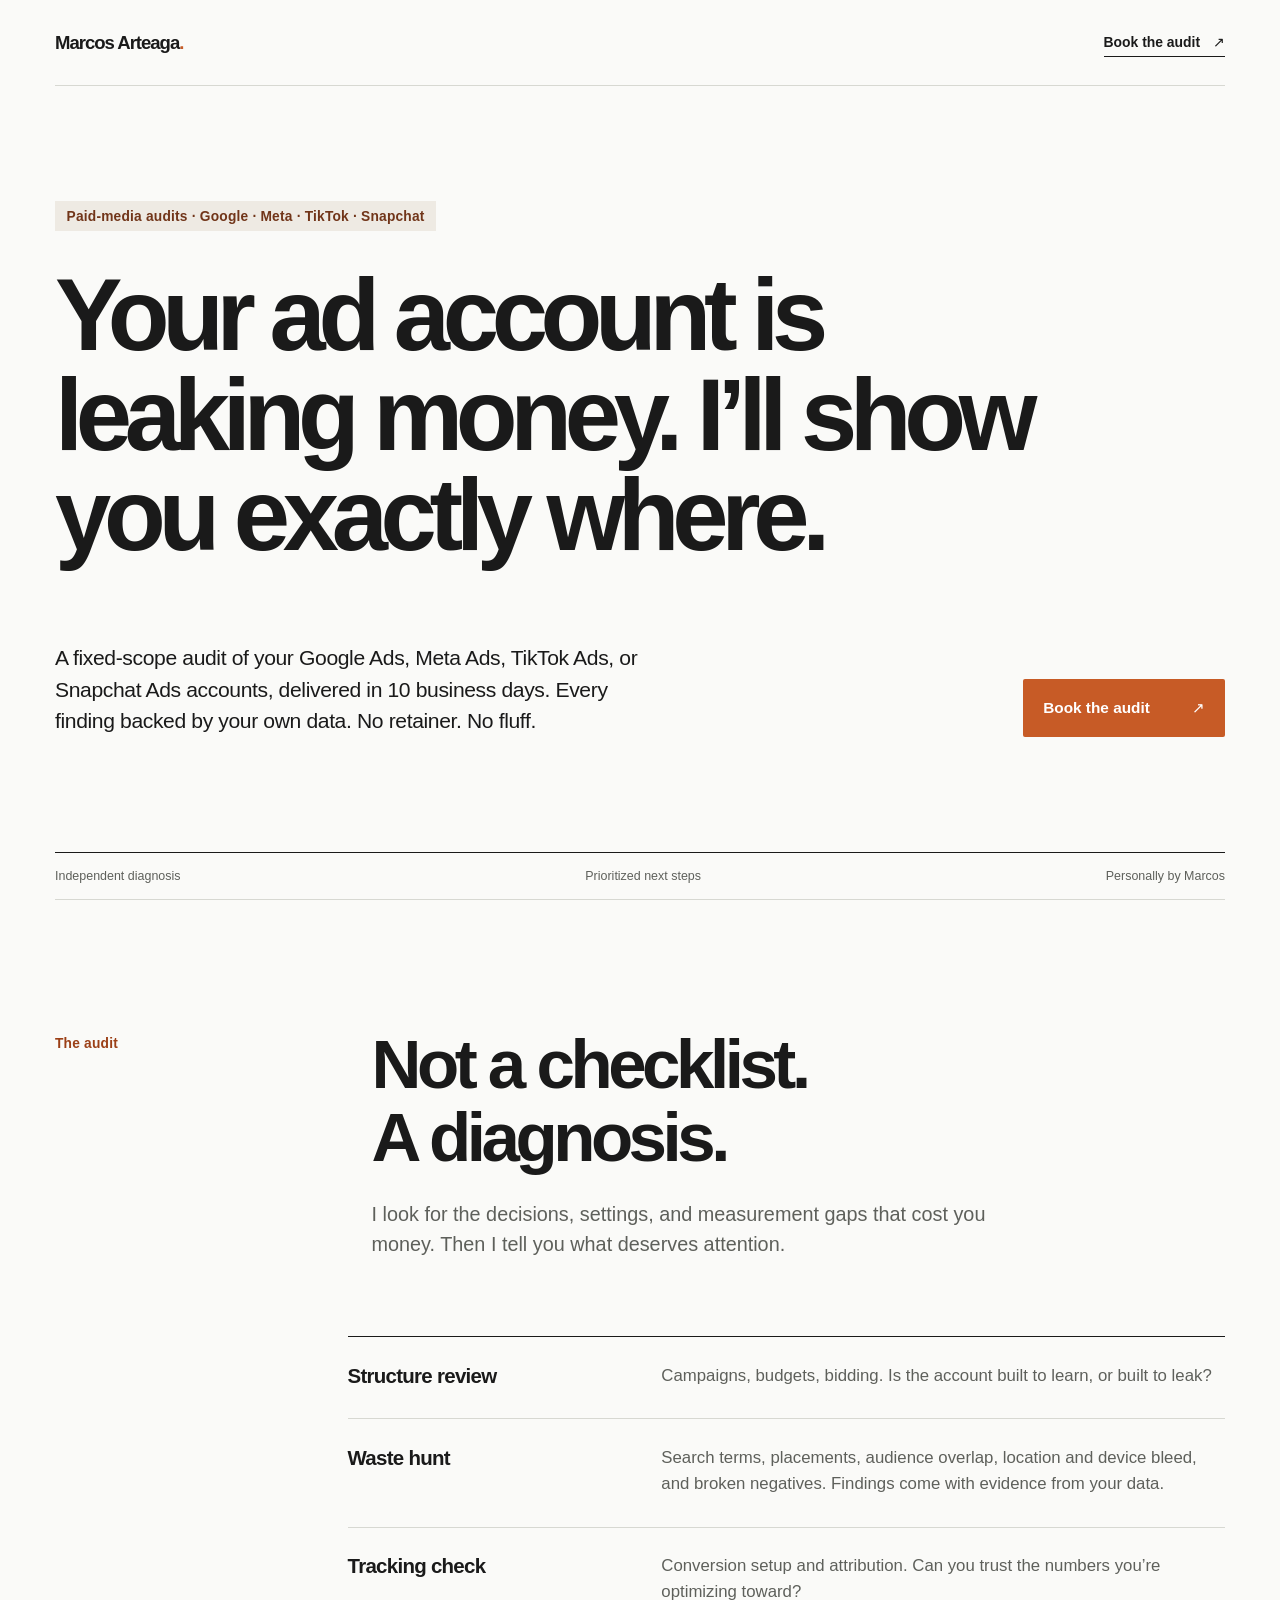
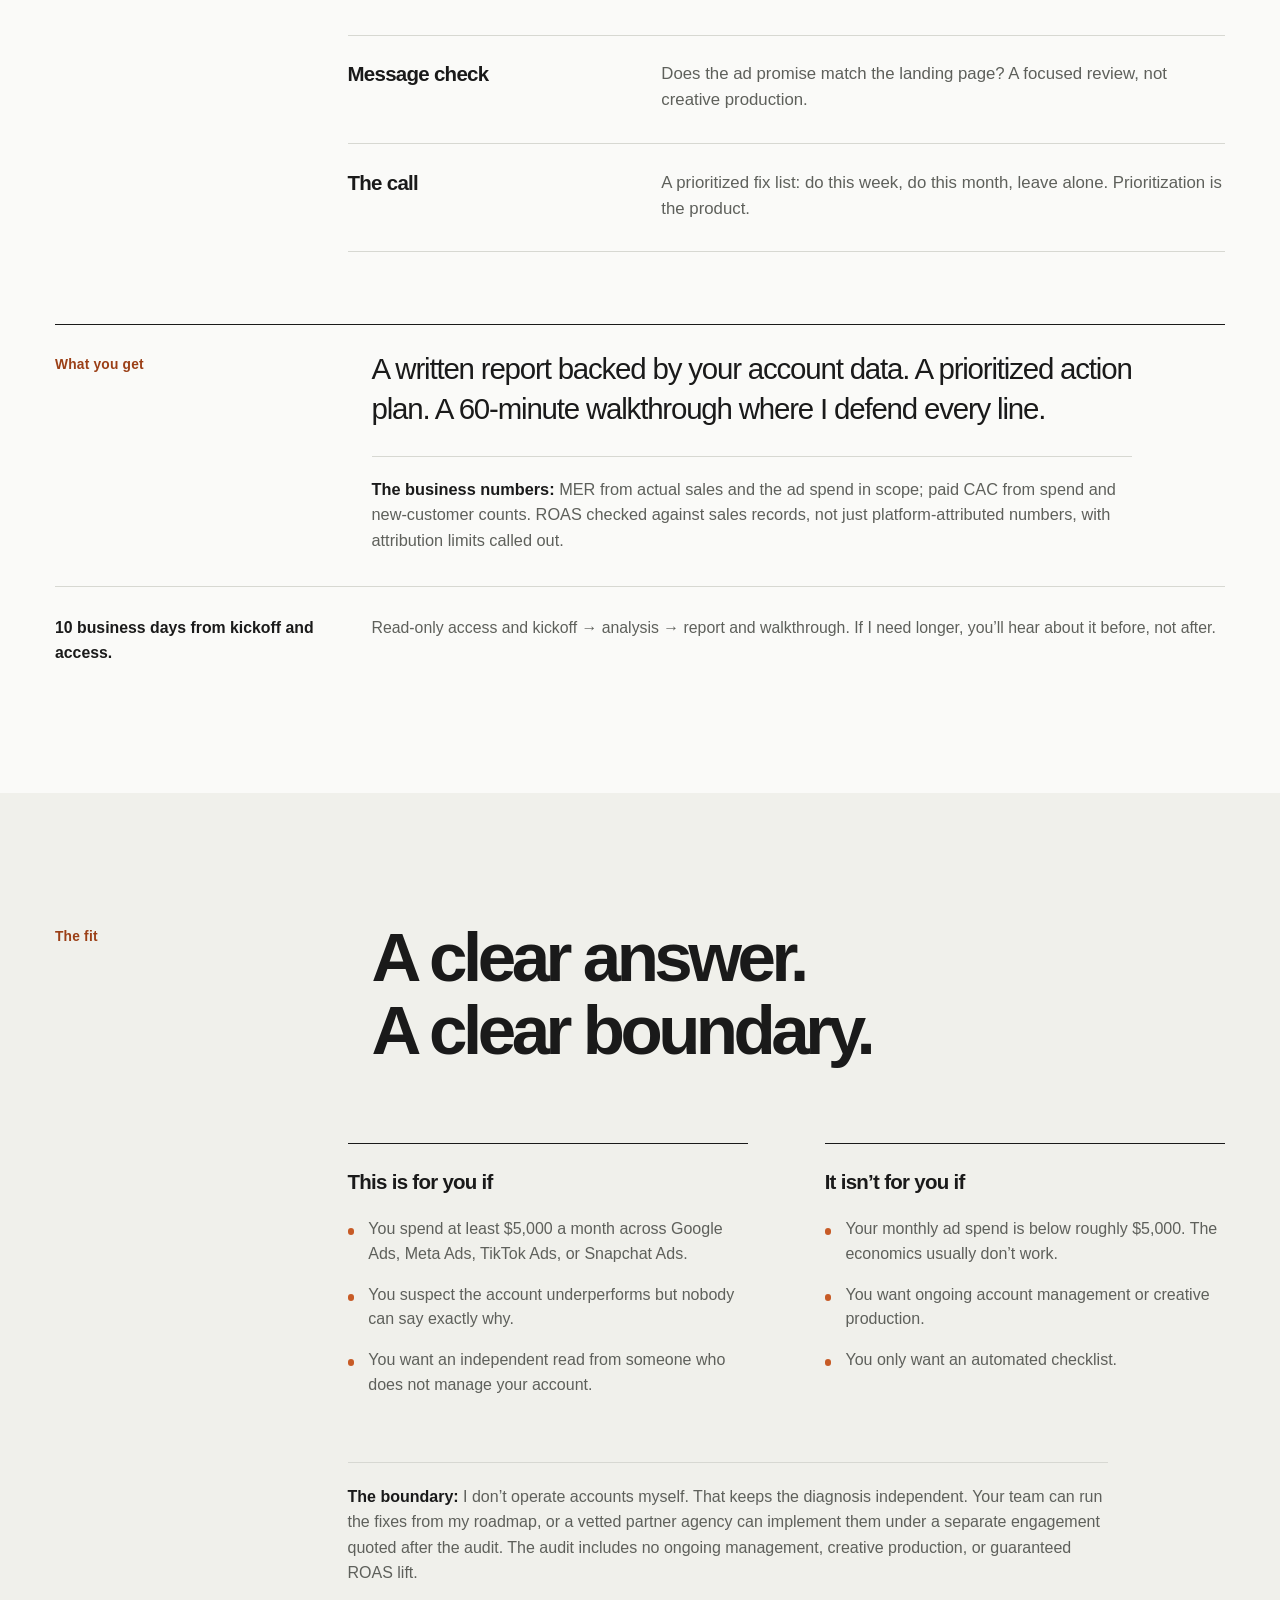
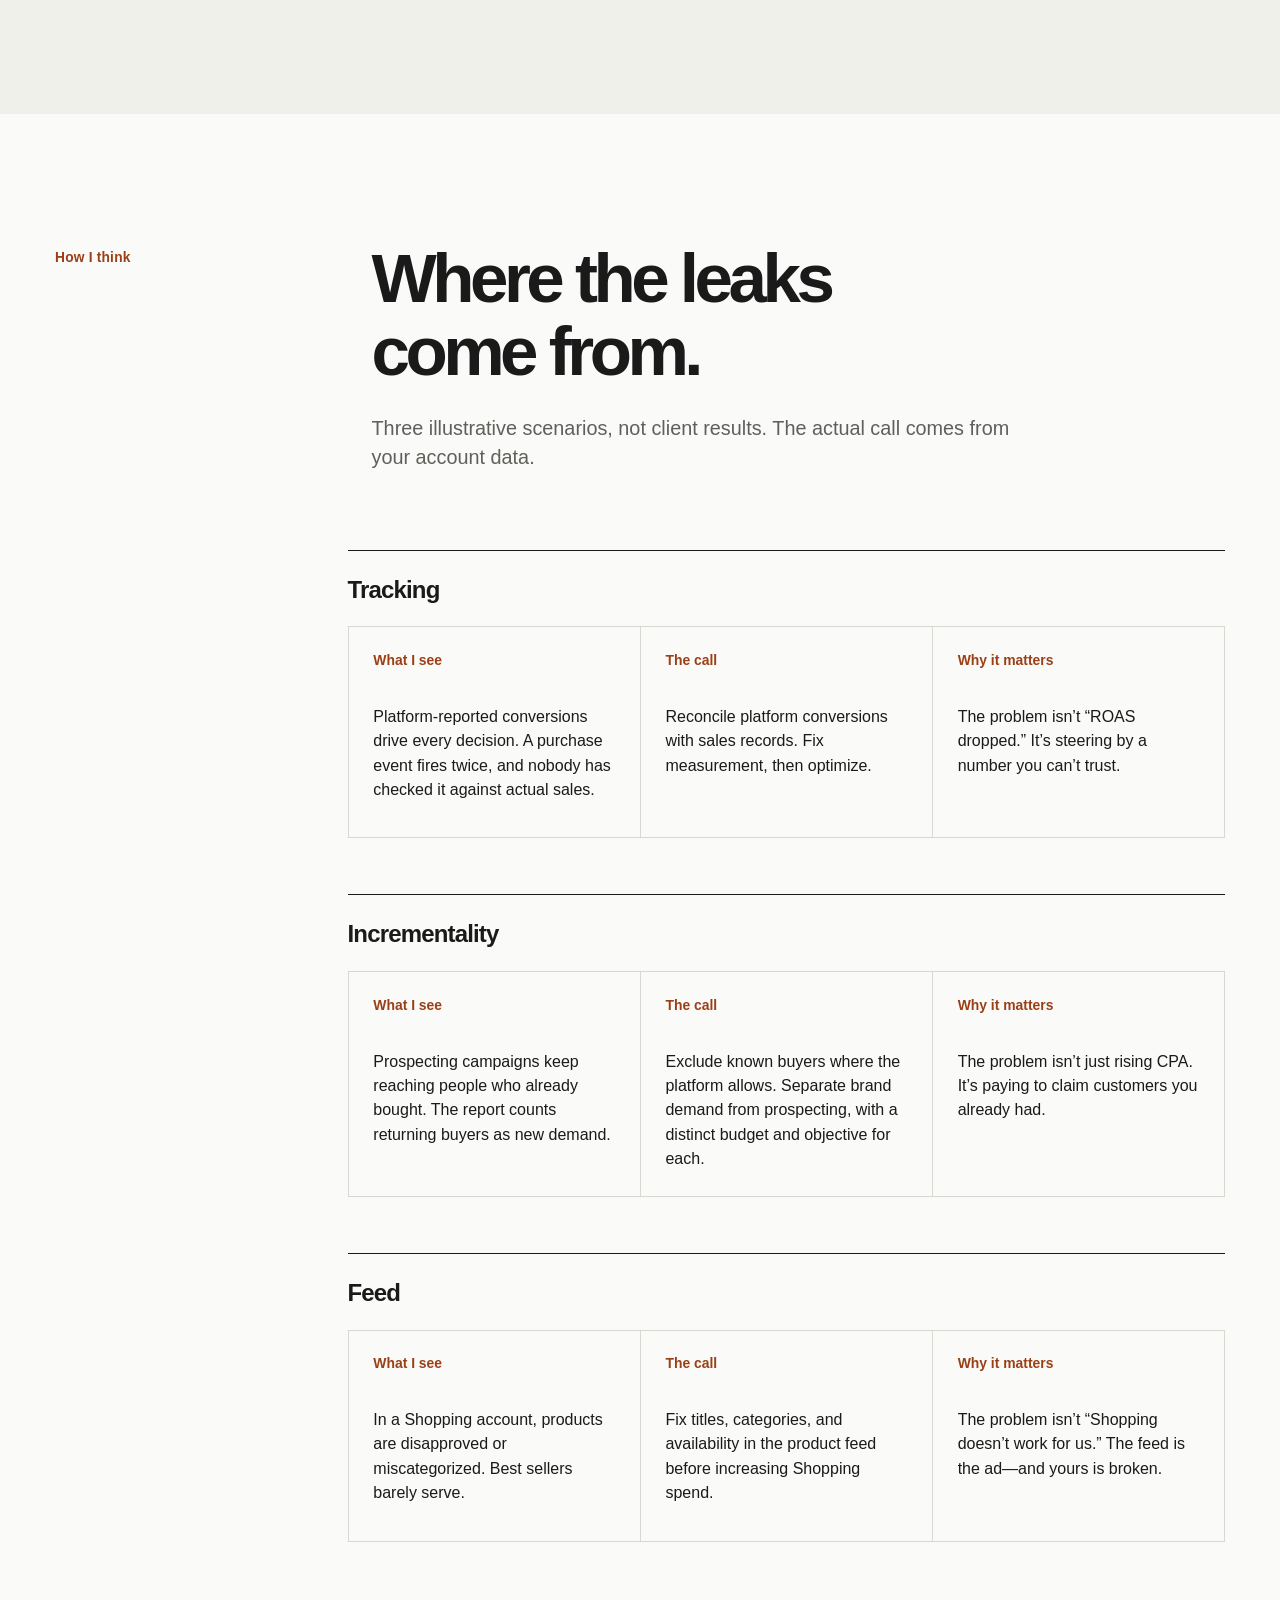
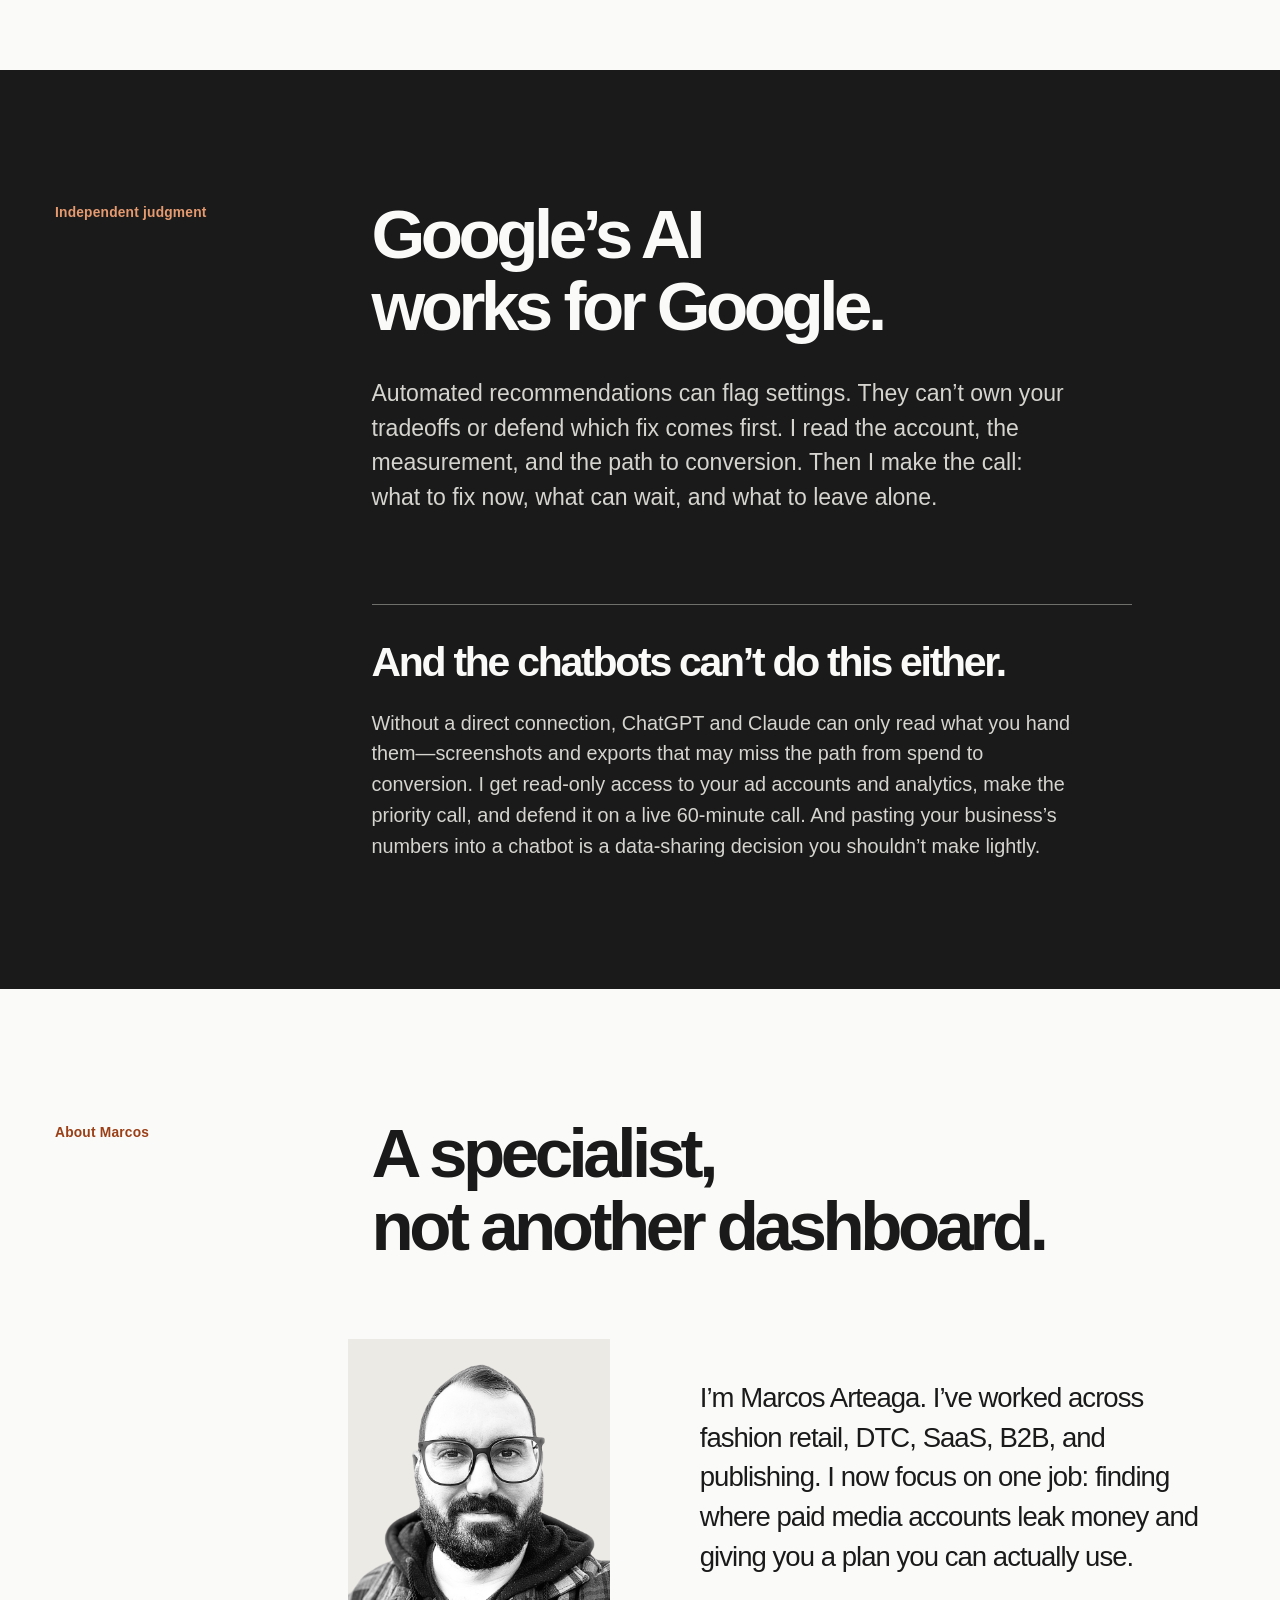
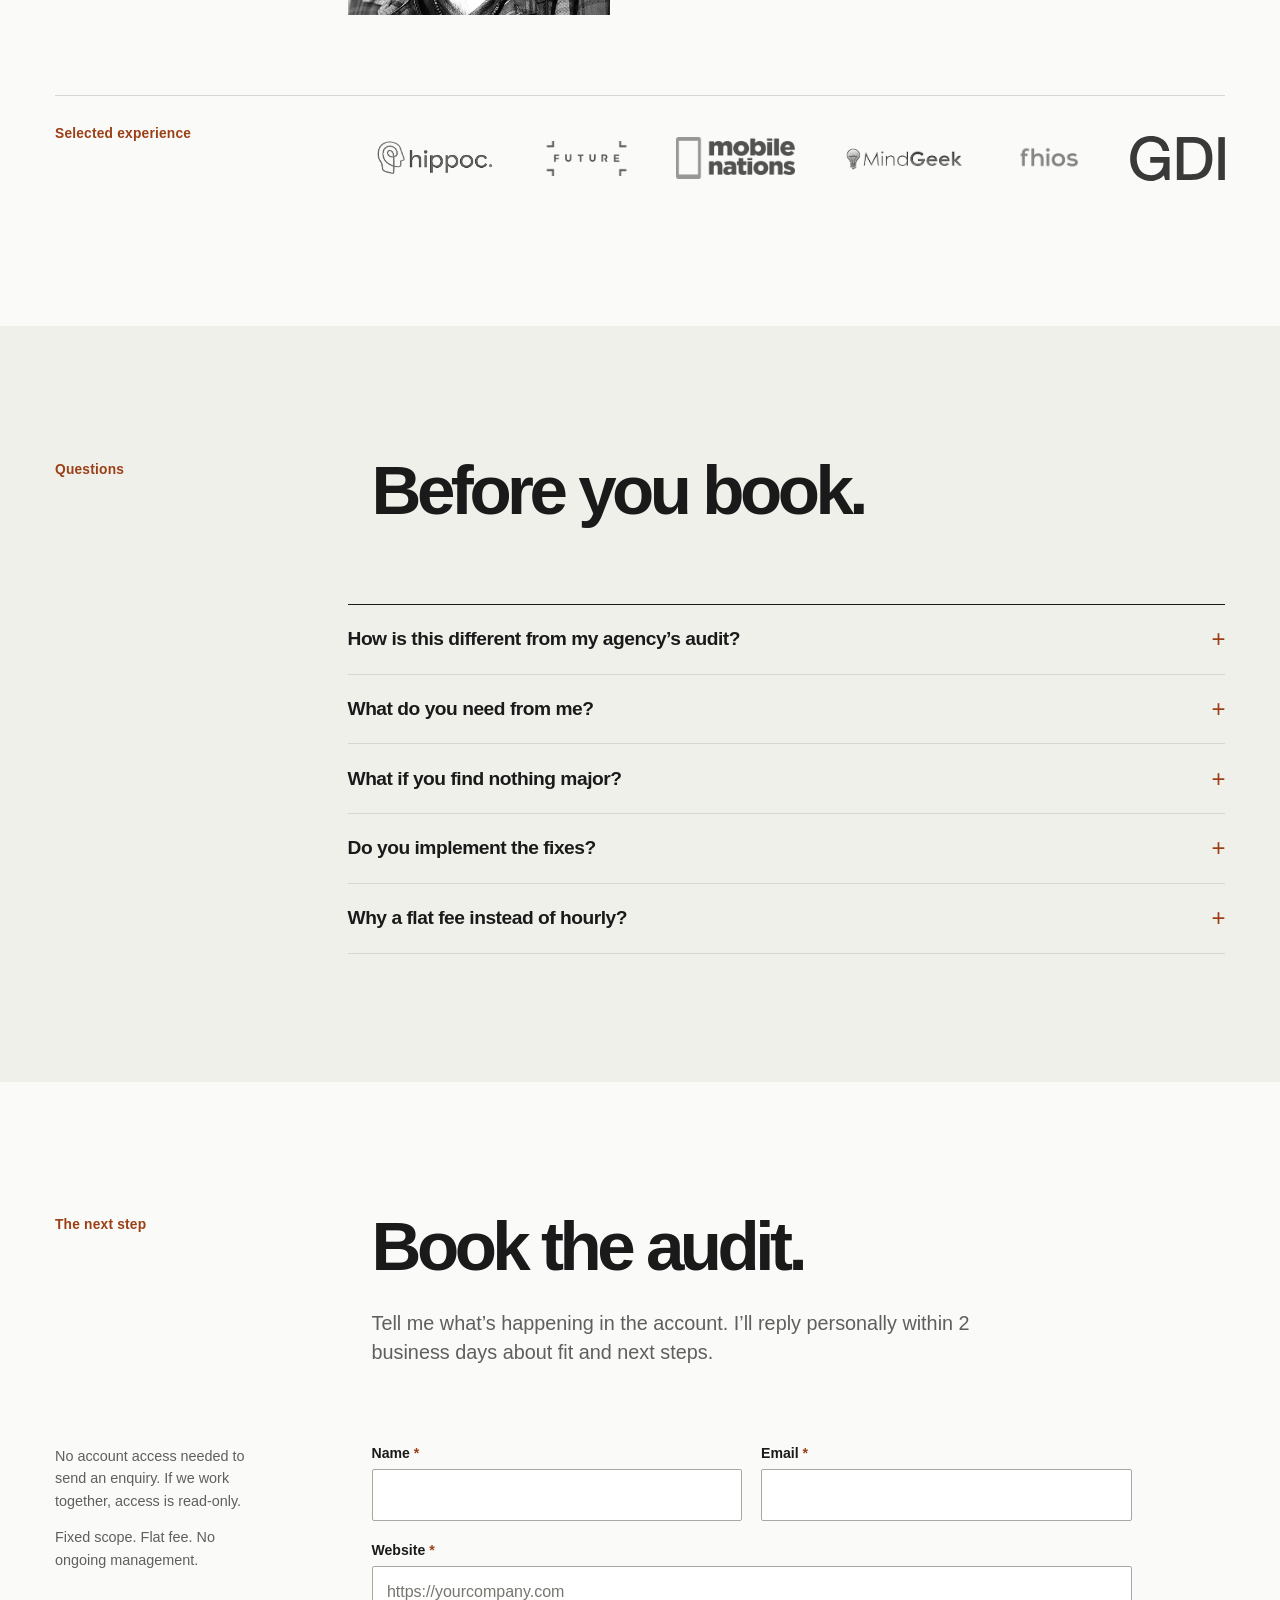
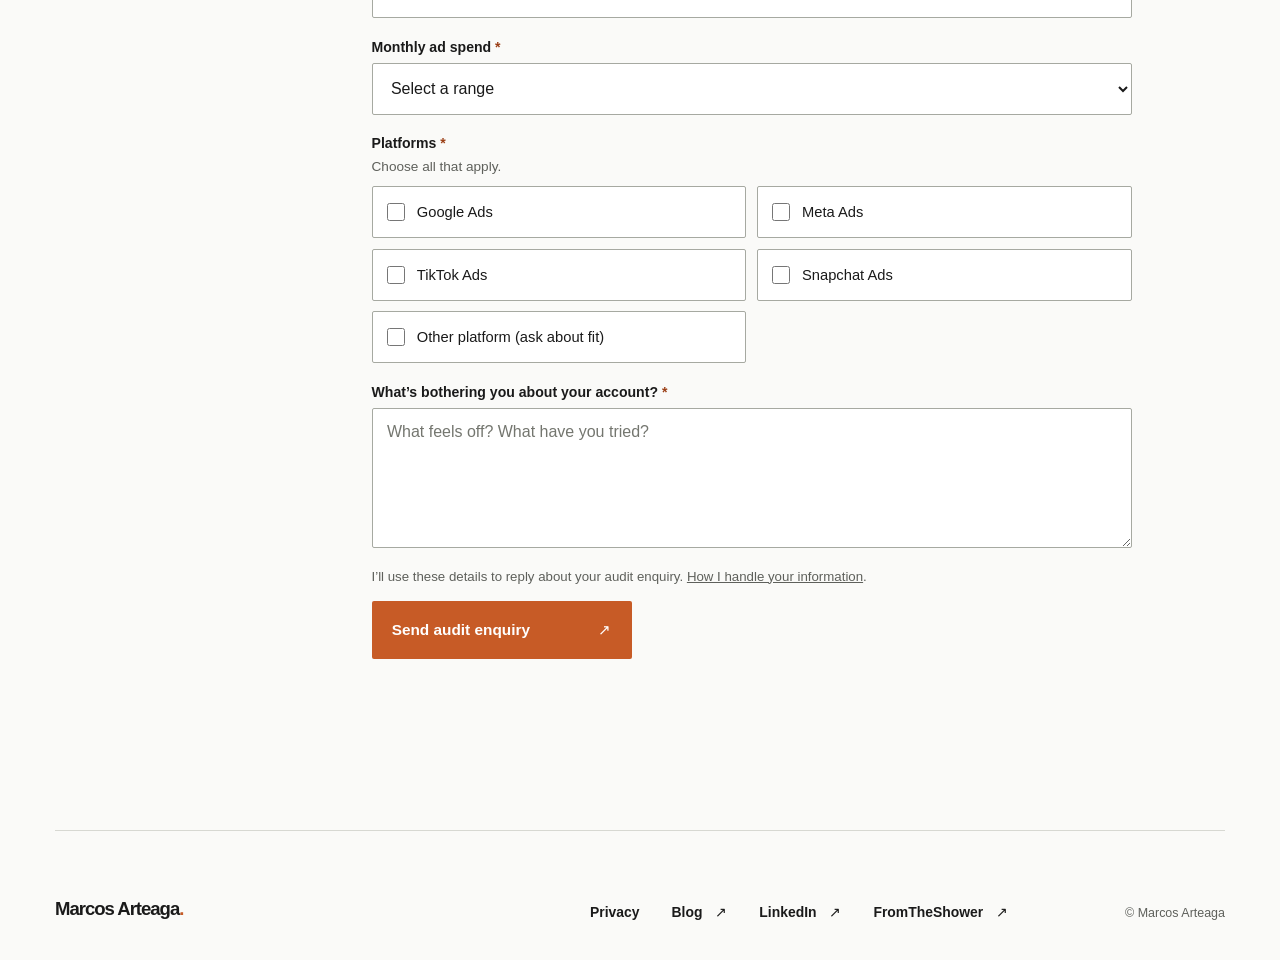
==== index.html @ 6f5e3c57 "Build paid media audit site and Plesk release tooling" ====
<!doctype html>
<html lang="en">
  <head>
    <meta charset="utf-8" />
    <meta name="viewport" content="width=device-width, initial-scale=1" />
    <meta name="theme-color" content="#fafaf8" />
    <meta name="description" content="Independent audits of Google, Meta, TikTok, and Snapchat Ads. Find wasted spend, check tracking, and leave with a prioritized fix plan." />
    <link rel="canonical" href="https://marcosarteaga.com/" />
    <meta property="og:type" content="website" />
    <meta property="og:site_name" content="Marcos Arteaga" />
    <meta property="og:url" content="https://marcosarteaga.com/" />
    <meta property="og:title" content="Marcos Arteaga | Independent Paid Media Audits" />
    <meta property="og:description" content="An independent audit of your ad accounts and measurement. Find wasted spend and get a prioritized fix plan." />
    <meta property="og:image" content="https://marcosarteaga.com/assets/marcos-portrait.png" />
    <meta property="og:image:alt" content="Portrait of Marcos Arteaga" />
    <meta name="twitter:card" content="summary" />
    <title>Marcos Arteaga | Independent Paid Media Audits</title>
    <link rel="icon" type="image/svg+xml" href="assets/favicon.svg" />
    <link rel="stylesheet" href="styles.css" />
    <script defer src="config.js"></script>
    <script defer src="script.js"></script>
    <script type="application/ld+json">
      {
        "@context": "https://schema.org",
        "@graph": [
          {
            "@type": "WebSite",
            "@id": "https://marcosarteaga.com/#website",
            "url": "https://marcosarteaga.com/",
            "name": "Marcos Arteaga",
            "inLanguage": "en"
          },
          {
            "@type": "Person",
            "@id": "https://marcosarteaga.com/#marcos",
            "name": "Marcos Arteaga",
            "url": "https://marcosarteaga.com/",
            "image": "https://marcosarteaga.com/assets/marcos-portrait.png",
            "sameAs": ["https://www.linkedin.com/in/marcosarteaga/"]
          },
          {
            "@type": "Service",
            "@id": "https://marcosarteaga.com/#audit",
            "name": "Paid media account audit",
            "serviceType": "Paid media account audit",
            "description": "Independent, fixed-scope audits of Google Ads, Meta Ads, TikTok Ads, and Snapchat Ads with a written report, prioritized action plan, and live walkthrough.",
            "provider": { "@id": "https://marcosarteaga.com/#marcos" },
            "url": "https://marcosarteaga.com/#offer"
          }
        ]
      }
    </script>
  </head>
  <body>
    <a class="skip-link" href="#main">Skip to content</a>

    <header class="site-header wrap">
      <a class="wordmark" href="#top" aria-label="Marcos Arteaga, back to top">Marcos Arteaga<span class="wordmark-dot">.</span></a>
      <a class="header-link" href="#booking">Book the audit <span aria-hidden="true">↗</span></a>
    </header>

    <main id="main">
      <section class="hero wrap" id="top" aria-labelledby="hero-title">
        <p class="eyebrow">Paid-media audits · Google · Meta · TikTok · Snapchat</p>
        <h1 id="hero-title">Your ad account is leaking money. I’ll show you exactly where.</h1>
        <div class="hero-bottom">
          <p class="hero-intro">A fixed-scope audit of your Google Ads, Meta Ads, TikTok Ads, or Snapchat Ads accounts, delivered in 10 business days. Every finding backed by your own data. No retainer. No fluff.</p>
          <a class="button button-primary" href="#booking">Book the audit <span aria-hidden="true">↗</span></a>
        </div>
        <div class="hero-footer" aria-hidden="true"><span>Independent diagnosis</span><span>Prioritized next steps</span><span>Personally by Marcos</span></div>
      </section>

      <section class="section wrap" id="offer" aria-labelledby="offer-title">
        <div class="section-heading">
          <p class="section-kicker">The audit</p>
          <div><h2 id="offer-title">Not a checklist.<br />A diagnosis.</h2><p class="section-lede">I look for the decisions, settings, and measurement gaps that cost you money. Then I tell you what deserves attention.</p></div>
        </div>
        <div class="audit-list">
          <article class="audit-item"><h3>Structure review</h3><p>Campaigns, budgets, bidding. Is the account built to learn, or built to leak?</p></article>
          <article class="audit-item"><h3>Waste hunt</h3><p>Search terms, placements, audience overlap, location and device bleed, and broken negatives. Findings come with evidence from your data.</p></article>
          <article class="audit-item"><h3>Tracking check</h3><p>Conversion setup and attribution. Can you trust the numbers you’re optimizing toward?</p></article>
          <article class="audit-item"><h3>Message check</h3><p>Does the ad promise match the landing page? A focused review, not creative production.</p></article>
          <article class="audit-item"><h3>The call</h3><p>A prioritized fix list: do this week, do this month, leave alone. Prioritization is the product.</p></article>
        </div>
        <div class="deliverables">
          <p class="section-kicker">What you get</p>
          <div class="deliverables-content"><p>A written report backed by your account data. A prioritized action plan. A 60-minute walkthrough where I defend every line.</p><p class="metrics-line"><strong>The business numbers:</strong> MER from actual sales and the ad spend in scope; paid CAC from spend and new-customer counts. ROAS checked against sales records, not just platform-attributed numbers, with attribution limits called out.</p></div>
        </div>
        <div class="process-line"><strong>10 business days from kickoff and access.</strong><span>Read-only access and kickoff → analysis → report and walkthrough. If I need longer, you’ll hear about it before, not after.</span></div>
      </section>

      <section class="section soft-section" id="fit" aria-labelledby="fit-title">
        <div class="wrap">
          <div class="section-heading"><p class="section-kicker">The fit</p><div><h2 id="fit-title">A clear answer.<br />A clear boundary.</h2></div></div>
          <div class="fit-grid">
            <div class="fit-block"><h3>This is for you if</h3><ul><li>You spend at least $5,000 a month across Google Ads, Meta Ads, TikTok Ads, or Snapchat Ads.</li><li>You suspect the account underperforms but nobody can say exactly why.</li><li>You want an independent read from someone who does not manage your account.</li></ul></div>
            <div class="fit-block"><h3>It isn’t for you if</h3><ul><li>Your monthly ad spend is below roughly $5,000. The economics usually don’t work.</li><li>You want ongoing account management or creative production.</li><li>You only want an automated checklist.</li></ul></div>
          </div>
          <p class="boundary-note"><strong>The boundary:</strong> I don’t operate accounts myself. That keeps the diagnosis independent. Your team can run the fixes from my roadmap, or a vetted partner agency can implement them under a separate engagement quoted after the audit. The audit includes no ongoing management, creative production, or guaranteed ROAS lift.</p>
        </div>
      </section>

      <section class="section wrap" id="example" aria-labelledby="example-title">
        <div class="section-heading"><p class="section-kicker">How I think</p><div><h2 id="example-title">Where the leaks come from.</h2><p class="section-lede">Three illustrative scenarios, not client results. The actual call comes from your account data.</p></div></div>
        <div class="example-list">
          <article class="example-case" aria-labelledby="example-tracking">
            <h3 id="example-tracking">Tracking</h3>
            <div class="example-grid">
              <div class="example-step"><span class="example-label">What I see</span><p>Platform-reported conversions drive every decision. A purchase event fires twice, and nobody has checked it against actual sales.</p></div>
              <div class="example-step"><span class="example-label">The call</span><p>Reconcile platform conversions with sales records. Fix measurement, then optimize.</p></div>
              <div class="example-step"><span class="example-label">Why it matters</span><p>The problem isn’t “ROAS dropped.” It’s steering by a number you can’t trust.</p></div>
            </div>
          </article>
          <article class="example-case" aria-labelledby="example-incrementality">
            <h3 id="example-incrementality">Incrementality</h3>
            <div class="example-grid">
              <div class="example-step"><span class="example-label">What I see</span><p>Prospecting campaigns keep reaching people who already bought. The report counts returning buyers as new demand.</p></div>
              <div class="example-step"><span class="example-label">The call</span><p>Exclude known buyers where the platform allows. Separate brand demand from prospecting, with a distinct budget and objective for each.</p></div>
              <div class="example-step"><span class="example-label">Why it matters</span><p>The problem isn’t just rising CPA. It’s paying to claim customers you already had.</p></div>
            </div>
          </article>
          <article class="example-case" aria-labelledby="example-feed">
            <h3 id="example-feed">Feed</h3>
            <div class="example-grid">
              <div class="example-step"><span class="example-label">What I see</span><p>In a Shopping account, products are disapproved or miscategorized. Best sellers barely serve.</p></div>
              <div class="example-step"><span class="example-label">The call</span><p>Fix titles, categories, and availability in the product feed before increasing Shopping spend.</p></div>
              <div class="example-step"><span class="example-label">Why it matters</span><p>The problem isn’t “Shopping doesn’t work for us.” The feed is the ad—and yours is broken.</p></div>
            </div>
          </article>
        </div>
      </section>

      <section class="section statement-section" id="judgment" aria-labelledby="judgment-title">
        <div class="wrap statement-inner"><p class="section-kicker">Independent judgment</p><div><h2 id="judgment-title">Google’s AI works for Google.</h2><p>Automated recommendations can flag settings. They can’t own your tradeoffs or defend which fix comes first. I read the account, the measurement, and the path to conversion. Then I make the call: what to fix now, what can wait, and what to leave alone.</p><div class="ai-second-beat"><h3>And the chatbots can’t do this either.</h3><p>Without a direct connection, ChatGPT and Claude can only read what you hand them—screenshots and exports that may miss the path from spend to conversion. I get read-only access to your ad accounts and analytics, make the priority call, and defend it on a live 60-minute call. And pasting your business’s numbers into a chatbot is a data-sharing decision you shouldn’t make lightly.</p></div></div></div>
      </section>

      <section class="section wrap about-section" id="about" aria-labelledby="about-title">
        <div class="section-heading"><p class="section-kicker">About Marcos</p><div><h2 id="about-title">A specialist,<br />not another dashboard.</h2></div></div>
        <div class="about-grid">
          <div class="portrait-frame"><img src="assets/marcos-portrait.png" alt="Black-and-white portrait of Marcos Arteaga" width="400" height="400" loading="lazy" /></div>
          <div class="about-copy"><p>I’m Marcos Arteaga. I’ve worked across fashion retail, DTC, SaaS, B2B, and publishing. I now focus on one job: finding where paid media accounts leak money and giving you a plan you can actually use.</p></div>
        </div>
        <div class="logo-area"><p class="section-kicker">Selected experience</p><div class="logo-strip" aria-label="Organizations represented in Marcos's experience"><img src="assets/hippoc.png" alt="Hippoc" width="200" height="60" loading="lazy" /><img src="assets/future.png" alt="Future" width="100" height="42" loading="lazy" /><img src="assets/mobile-nations.png" alt="Mobile Nations" width="300" height="106" loading="lazy" /><img src="assets/mindgeek.png" alt="MindGeek" width="148" height="33" loading="lazy" /><img src="assets/fhios.png" alt="Fhios" width="300" height="212" loading="lazy" /><img src="assets/groupe-dynamite.svg" alt="Groupe Dynamite" width="107" height="51" loading="lazy" /></div></div>
      </section>

      <section class="section soft-section faq-section" id="faq" aria-labelledby="faq-title"><div class="wrap"><div class="section-heading"><p class="section-kicker">Questions</p><div><h2 id="faq-title">Before you book.</h2></div></div><div class="faq-list">
        <details><summary>How is this different from my agency’s audit?</summary><p>Your agency has to evaluate work it already owns. I don’t run your account, so I have nothing to defend. You get an independent diagnosis.</p></details>
        <details><summary>What do you need from me?</summary><p>Read-only access to your ad accounts, analytics, and sales data (Shopify or equivalent). Nothing gets changed. We start with a 20-minute kickoff call.</p></details>
        <details><summary>What if you find nothing major?</summary><p>Then I’ll say so. You’ll see what I checked, what held up, and what I’d leave alone. I won’t invent a problem to fill a report.</p></details>
        <details><summary>Do you implement the fixes?</summary><p>Yes, through a vetted partner agency. They can implement from my audit roadmap under a separate engagement, quoted after the audit. Your team can also run the plan. I stay out of the account so the diagnosis stays independent.</p></details>
        <details><summary>Why a flat fee instead of hourly?</summary><p>Because you’re buying the answer, not my time. The scope and fee are agreed privately before the audit begins.</p></details>
      </div></div></section>

      <section class="section wrap booking-section" id="booking" aria-labelledby="booking-title">
        <div class="section-heading"><p class="section-kicker">The next step</p><div><h2 id="booking-title">Book the audit.</h2><p class="section-lede">Tell me what’s happening in the account. I’ll reply personally within 2 business days about fit and next steps.</p></div></div>
        <div class="booking-grid"><div class="booking-aside"><p>No account access needed to send an enquiry. If we work together, access is read-only.</p><p>Fixed scope. Flat fee. No ongoing management.</p></div>
          <form id="booking-form" novalidate>
            <div class="form-row"><div class="field"><label for="name">Name <span aria-hidden="true">*</span></label><input id="name" name="name" autocomplete="name" required maxlength="120" /></div><div class="field"><label for="email">Email <span aria-hidden="true">*</span></label><input id="email" name="email" type="email" autocomplete="email" required maxlength="254" /></div></div>
            <div class="field"><label for="website">Website <span aria-hidden="true">*</span></label><input id="website" name="website" type="url" inputmode="url" placeholder="https://yourcompany.com" required maxlength="500" /></div>
            <div class="field"><label for="spend">Monthly ad spend <span aria-hidden="true">*</span></label><select id="spend" name="monthlyAdSpend" required><option value="">Select a range</option><option value="under-5k">Under $5,000/month</option><option value="5k-15k">$5,000–$15,000/month</option><option value="15k-50k">$15,000–$50,000/month</option><option value="50k-plus">$50,000+/month</option></select></div>
            <fieldset class="platforms-field"><legend>Platforms <span aria-hidden="true">*</span></legend><p class="field-help">Choose all that apply.</p><div class="checkbox-grid">
              <label><input type="checkbox" name="platforms" value="google" /> Google Ads</label>
              <label><input type="checkbox" name="platforms" value="meta" /> Meta Ads</label>
              <label><input type="checkbox" name="platforms" value="tiktok" /> TikTok Ads</label>
              <label><input type="checkbox" name="platforms" value="snapchat" /> Snapchat Ads</label>
              <label><input id="platform-other" type="checkbox" name="platforms" value="other" /> Other platform (ask about fit)</label>
            </div></fieldset>
            <div class="field" id="other-platform-field" hidden><label for="other-platform">Which other platform? <span aria-hidden="true">*</span></label><input id="other-platform" name="otherPlatform" maxlength="160" /></div>
            <p class="spend-note" id="spend-note" hidden>The audit is designed for accounts spending at least $5,000 a month. You can still send a note; I’ll give you an honest answer about fit.</p>
            <div class="field"><label for="concern">What’s bothering you about your account? <span aria-hidden="true">*</span></label><textarea id="concern" name="concern" rows="5" required maxlength="3000" placeholder="What feels off? What have you tried?"></textarea></div>
            <div class="visually-hidden" aria-hidden="true"><label for="company-fax">Leave this field blank</label><input id="company-fax" name="companyFax" tabindex="-1" autocomplete="off" /></div>
            <p class="form-small">I’ll use these details to reply about your audit enquiry. <a href="privacy/">How I handle your information</a>.</p>
            <button class="button button-primary submit-button" type="submit">Send audit enquiry <span aria-hidden="true">↗</span></button>
            <p id="form-status" class="form-status" role="status" aria-live="polite"></p>
          </form>
          <div id="booking-success" class="booking-success" role="status" tabindex="-1" hidden>
            <p class="section-kicker">Enquiry sent</p>
            <h3>Thanks for reaching out.</h3>
            <p>I’ll reply personally within 2 business days about fit and next steps.</p>
          </div>
        </div>
      </section>

    </main>

    <footer class="site-footer wrap"><a class="wordmark" href="#top">Marcos Arteaga<span class="wordmark-dot">.</span></a><div class="footer-links"><a href="privacy/">Privacy</a><a href="https://marcosarteaga.com/blog/">Blog <span aria-hidden="true">↗</span></a><a href="https://www.linkedin.com/in/marcosarteaga/" target="_blank" rel="noopener noreferrer">LinkedIn <span aria-hidden="true">↗</span></a><a href="https://fromtheshower.com/" target="_blank" rel="noopener noreferrer">FromTheShower <span aria-hidden="true">↗</span></a></div><small>© Marcos Arteaga</small></footer>

    <a id="mobile-booking" class="mobile-booking" href="#booking" hidden>Book the audit <span aria-hidden="true">↗</span></a>
  </body>
</html>
---- styles.css ----
:root {
  color-scheme: light;
  --paper: #fafaf8;
  --ink: #1a1a1a;
  --muted: #5e605b;
  --line: #d7d8d2;
  --soft: #f0f0eb;
  --accent: #c75b26;
  --accent-dark: #9b3f16;
  font-family: Inter, "Helvetica Neue", Helvetica, Arial, sans-serif;
  font-synthesis: none;
}

* { box-sizing: border-box; }
html { scroll-behavior: smooth; scroll-padding-top: 6rem; }
body { margin: 0; background: var(--paper); color: var(--ink); -webkit-font-smoothing: antialiased; }
button, input, select, textarea { font: inherit; }
button, a { -webkit-tap-highlight-color: transparent; }
a { color: inherit; }
img { display: block; max-width: 100%; }
[hidden] { display: none !important; }
:focus-visible { outline: 3px solid var(--accent); outline-offset: 4px; }
::selection { background: #edb999; color: var(--ink); }

.wrap { width: min(100% - 3rem, 1170px); margin-inline: auto; }
.visually-hidden { position: absolute; width: 1px; height: 1px; padding: 0; margin: -1px; overflow: hidden; clip: rect(0, 0, 0, 0); white-space: nowrap; border: 0; }
.skip-link { position: absolute; top: -4rem; left: 1rem; z-index: 50; padding: .75rem 1rem; background: var(--ink); color: #fff; text-decoration: none; }
.skip-link:focus { top: 1rem; }

.site-header { display: flex; align-items: center; justify-content: space-between; min-height: 86px; border-bottom: 1px solid var(--line); }
.wordmark { text-decoration: none; font-size: 1.16rem; font-weight: 750; letter-spacing: -.055em; white-space: nowrap; }
.wordmark-dot { color: var(--accent); }
.header-link { font-size: .87rem; font-weight: 650; text-decoration: none; border-bottom: 1px solid currentColor; padding-block: .35rem; }
.header-link span, .button span, .footer-links span { margin-left: .65em; }
.header-link:hover, .footer-links a:hover { color: var(--accent-dark); }

.hero { padding-top: clamp(4.5rem, 9vw, 9rem); }
.eyebrow, .section-kicker { font-size: .86rem; font-weight: 650; letter-spacing: .015em; }
.eyebrow { display: inline-block; margin: 0 0 2.1rem; padding: .47rem .72rem; background: #eeeae3; color: #713519; }
.hero h1 { max-width: 1050px; margin: 0; font-size: clamp(3.25rem, 7.9vw, 7.5rem); line-height: .99; font-weight: 740; letter-spacing: -.072em; text-wrap: balance; }
.hero-bottom { display: flex; align-items: end; justify-content: space-between; gap: 3rem; margin-top: clamp(3rem, 6vw, 5.5rem); }
.hero-intro { max-width: 610px; margin: 0; font-size: clamp(1.18rem, 1.65vw, 1.48rem); line-height: 1.5; letter-spacing: -.018em; }
.button { display: inline-flex; align-items: center; justify-content: space-between; gap: 2rem; min-height: 58px; padding: .85rem 1.2rem; border: 1px solid transparent; border-radius: 2px; text-decoration: none; font-size: .96rem; font-weight: 700; cursor: pointer; white-space: nowrap; transition: background-color .18s ease, color .18s ease, border-color .18s ease; }
.button-primary { background: var(--accent); color: white; }
.button-primary:hover { background: var(--accent-dark); }
.button-primary:disabled { background: #a8a8a4; cursor: wait; }
.hero-footer { display: flex; justify-content: space-between; gap: 1rem; margin-top: clamp(5rem, 9vw, 9rem); padding: 1rem 0; border-top: 1px solid var(--ink); border-bottom: 1px solid var(--line); color: var(--muted); font-size: .78rem; }

.section { padding-block: clamp(5.5rem, 10vw, 9rem); }
.section-heading { display: grid; grid-template-columns: minmax(170px, 1fr) minmax(0, 3fr); gap: 2rem; align-items: start; margin-bottom: clamp(3rem, 6vw, 5.5rem); }
.section-kicker { margin: .48rem 0 0; color: var(--accent-dark); }
h2 { margin: 0; max-width: 760px; font-size: clamp(2.75rem, 5.4vw, 5.1rem); line-height: 1.05; font-weight: 720; letter-spacing: -.065em; text-wrap: balance; }
h3 { margin: 0; font-size: 1.28rem; line-height: 1.25; letter-spacing: -.035em; }
.section-lede { max-width: 670px; margin: 1.65rem 0 0; color: var(--muted); font-size: clamp(1.13rem, 1.55vw, 1.35rem); line-height: 1.5; }

.audit-list { margin-left: 25%; border-top: 1px solid var(--ink); }
.audit-item { display: grid; grid-template-columns: minmax(180px, 1fr) minmax(0, 2fr); gap: 2rem; padding: 1.6rem 0 1.85rem; border-bottom: 1px solid var(--line); }
.audit-item p { max-width: 570px; margin: 0; color: var(--muted); font-size: 1.05rem; line-height: 1.55; }
.deliverables { display: grid; grid-template-columns: 1fr 3fr; gap: 2rem; margin-top: 4.5rem; padding: 1.5rem 0 2.1rem; border-top: 1px solid var(--ink); border-bottom: 1px solid var(--line); }
.deliverables-content > p:first-child { max-width: 790px; margin: 0; font-size: clamp(1.42rem, 2.3vw, 2.2rem); line-height: 1.35; letter-spacing: -.04em; }
.deliverables-content .metrics-line { max-width: 760px; margin: 1.7rem 0 0; padding-top: 1.25rem; border-top: 1px solid var(--line); color: var(--muted); font-size: 1.02rem; line-height: 1.55; }
.metrics-line strong { color: var(--ink); }
.process-line { display: grid; grid-template-columns: 1fr 3fr; gap: 2rem; padding-top: 1.8rem; color: var(--muted); font-size: .99rem; line-height: 1.55; }
.process-line strong { color: var(--ink); }

.soft-section { background: var(--soft); }
.fit-grid { display: grid; grid-template-columns: repeat(2, minmax(0, 1fr)); gap: clamp(2rem, 6vw, 6rem); margin-left: 25%; }
.fit-block { padding-top: 1.55rem; border-top: 1px solid var(--ink); }
.fit-block h3 { margin-bottom: 1.4rem; }
.fit-block ul { margin: 0; padding: 0; list-style: none; }
.fit-block li { position: relative; padding: 0 0 1rem 1.3rem; color: var(--muted); line-height: 1.55; }
.fit-block li::before { content: ""; position: absolute; top: .7em; left: 0; width: .42rem; height: .42rem; border-radius: 50%; background: var(--accent); }
.boundary-note { max-width: 760px; margin: 3rem 0 0 25%; padding: 1.3rem 0 0; border-top: 1px solid var(--line); color: var(--muted); line-height: 1.6; }
.boundary-note strong { color: var(--ink); }

.example-list { margin-left: 25%; }
.example-case { padding-top: 1.5rem; border-top: 1px solid var(--ink); }
.example-case + .example-case { margin-top: 3.5rem; }
.example-case h3 { margin-bottom: 1.35rem; font-size: 1.5rem; }
.example-grid { display: grid; grid-template-columns: repeat(3, minmax(0, 1fr)); gap: 1px; background: var(--line); border: 1px solid var(--line); }
.example-step { min-height: 210px; padding: 1.55rem; background: var(--paper); }
.example-label { display: block; margin-bottom: 2.3rem; color: var(--accent-dark); font-size: .87rem; font-weight: 700; }
.example-step p { margin: 0; line-height: 1.52; }
.statement-section { background: var(--ink); color: var(--paper); }
.statement-inner { display: grid; grid-template-columns: 1fr 3fr; gap: 2rem; }
.statement-inner .section-kicker { color: #e69a70; }
.statement-inner h2 { max-width: 800px; }
.statement-inner > div > p { max-width: 700px; margin: 2.1rem 0 0; color: #d5d4cf; font-size: clamp(1.16rem, 1.8vw, 1.55rem); line-height: 1.5; }
.ai-second-beat { max-width: 760px; margin-top: clamp(3.5rem, 7vw, 6rem); padding-top: 2rem; border-top: 1px solid #6f706c; }
.ai-second-beat h3 { font-size: clamp(1.9rem, 3.2vw, 3.1rem); font-weight: 700; letter-spacing: -.055em; }
.ai-second-beat p { max-width: 700px; margin: 1.2rem 0 0; color: #d5d4cf; font-size: clamp(1.08rem, 1.55vw, 1.3rem); line-height: 1.55; }

.about-grid { display: grid; grid-template-columns: minmax(230px, 1fr) minmax(0, 2fr); gap: clamp(2.5rem, 7vw, 7rem); align-items: center; margin-left: 25%; }
.portrait-frame { display: flex; align-items: end; justify-content: center; aspect-ratio: 1 / 1.05; background: #ebeae5; overflow: hidden; }
.portrait-frame img { width: 100%; height: auto; object-fit: contain; }
.about-copy > p:first-child { max-width: 590px; margin: 0; font-size: clamp(1.33rem, 2.15vw, 2rem); line-height: 1.44; letter-spacing: -.035em; }
.logo-area { display: grid; grid-template-columns: 1fr 3fr; gap: 2rem; align-items: start; margin-top: 5rem; padding-top: 1.4rem; border-top: 1px solid var(--line); }
.logo-strip { display: flex; flex-wrap: wrap; align-items: center; justify-content: space-between; column-gap: 2rem; row-gap: 2rem; min-height: 5rem; }
.logo-strip img { width: auto; max-width: 125px; height: auto; max-height: 42px; object-fit: contain; filter: grayscale(1); opacity: .77; }
.logo-strip img:nth-child(2) { max-width: 85px; }
.logo-strip img:nth-child(5) { max-height: 48px; }
.logo-strip img:last-child { max-width: 95px; max-height: 45px; }

.faq-list { margin-left: 25%; border-top: 1px solid var(--ink); }
.faq-list details { border-bottom: 1px solid var(--line); }
.faq-list summary { display: flex; align-items: center; justify-content: space-between; gap: 1rem; padding: 1.4rem 0; cursor: pointer; list-style: none; font-size: 1.2rem; font-weight: 650; letter-spacing: -.025em; }
.faq-list summary::-webkit-details-marker { display: none; }
.faq-list summary::after { content: "+"; color: var(--accent-dark); font-size: 1.5rem; font-weight: 400; line-height: 1; }
.faq-list details[open] summary::after { content: "−"; }
.faq-list details p { max-width: 650px; margin: 0 0 1.7rem; color: var(--muted); line-height: 1.6; }

.booking-grid { display: grid; grid-template-columns: 1fr 3fr; gap: 2rem; }
.booking-aside { max-width: 210px; color: var(--muted); font-size: .9rem; line-height: 1.55; }
.booking-aside p:first-child { margin-top: 0; }
#booking-form { max-width: 760px; }
.form-row { display: grid; grid-template-columns: repeat(2, minmax(0, 1fr)); gap: 1.2rem; }
.field { display: flex; flex-direction: column; margin-bottom: 1.3rem; }
.field label { margin-bottom: .5rem; font-size: .88rem; font-weight: 700; }
.field label span { color: var(--accent-dark); }
.field input, .field select, .field textarea { width: 100%; min-height: 52px; padding: .85rem .9rem; border: 1px solid #a6a9a1; border-radius: 2px; background: #fff; color: var(--ink); }
.field textarea { min-height: 140px; resize: vertical; }
.field input::placeholder, .field textarea::placeholder { color: #74766f; }
.field input:focus, .field select:focus, .field textarea:focus { border-color: var(--accent-dark); }
.platforms-field { min-width: 0; margin: 0 0 1.3rem; padding: 0; border: 0; }
.platforms-field legend { padding: 0; font-size: .88rem; font-weight: 700; }
.platforms-field legend span { color: var(--accent-dark); }
.field-help { margin: .45rem 0 .8rem; color: var(--muted); font-size: .85rem; }
.checkbox-grid { display: grid; grid-template-columns: repeat(2, minmax(0, 1fr)); gap: .65rem; }
.checkbox-grid label { display: flex; align-items: center; gap: .75rem; min-height: 52px; padding: .75rem .9rem; border: 1px solid #a6a9a1; border-radius: 2px; background: #fff; cursor: pointer; font-size: .92rem; }
.checkbox-grid label:has(input:checked) { border-color: var(--accent-dark); background: #fbf1eb; }
.checkbox-grid input { width: 1.12rem; height: 1.12rem; margin: 0; flex: none; accent-color: var(--accent-dark); }
.checkbox-grid label:has(input:focus-visible) { outline: 3px solid var(--accent); outline-offset: 3px; }
.spend-note { margin: -.4rem 0 1.25rem; padding: .9rem 1rem; border-left: 3px solid var(--accent); background: #f4e9e0; color: #57341f; font-size: .9rem; line-height: 1.5; }
.form-small { margin: .2rem 0 1.1rem; color: var(--muted); font-size: .83rem; }
.submit-button { width: min(100%, 260px); }
.form-status { min-height: 1.7rem; margin: 1rem 0 0; font-size: .92rem; font-weight: 650; }
.form-status[data-state="error"] { color: #a0371e; }
.form-status[data-state="success"] { color: #226743; }
.booking-success { grid-column: 2; max-width: 760px; padding: 2.2rem 2.4rem 2.6rem; border-top: 3px solid var(--accent); background: var(--soft); }
.booking-success .section-kicker { margin: 0 0 1.2rem; }
.booking-success h3 { font-size: clamp(2rem, 3.2vw, 3rem); line-height: 1.1; letter-spacing: -.05em; }
.booking-success p:last-child { max-width: 500px; margin: 1.2rem 0 0; color: var(--muted); line-height: 1.55; }
.booking-success:focus { outline: none; }

.privacy-main { padding-block: clamp(4.5rem, 9vw, 8rem) clamp(6rem, 11vw, 10rem); }
.privacy-intro { display: grid; grid-template-columns: 1fr 3fr; gap: 2rem; padding-bottom: clamp(3.5rem, 7vw, 6rem); border-bottom: 1px solid var(--ink); }
.privacy-intro h1 { max-width: 850px; margin: 0; font-size: clamp(3.5rem, 7.5vw, 7rem); line-height: 1; font-weight: 740; letter-spacing: -.07em; }
.privacy-date { margin: 1.5rem 0 0; color: var(--muted); font-size: .9rem; }
.privacy-lede { max-width: 650px; margin: 2.4rem 0 0; font-size: clamp(1.25rem, 2vw, 1.8rem); line-height: 1.45; letter-spacing: -.025em; }
.privacy-content { max-width: 780px; margin: 0 0 0 25%; }
.privacy-content section { padding: 2.3rem 0 2.6rem; border-bottom: 1px solid var(--line); }
.privacy-content h2 { margin-bottom: 1rem; font-size: clamp(1.55rem, 2.3vw, 2rem); line-height: 1.2; letter-spacing: -.045em; }
.privacy-content p { max-width: 690px; margin: 0; color: var(--muted); font-size: 1.04rem; line-height: 1.65; }
.privacy-content p + p { margin-top: 1rem; }
.privacy-content a { color: var(--accent-dark); text-decoration-thickness: 1px; text-underline-offset: .2em; }

.site-footer { display: grid; grid-template-columns: 1fr 1fr auto; gap: 2rem; align-items: end; min-height: 130px; padding-block: 2rem 2.5rem; border-top: 1px solid var(--line); }
.footer-links { display: flex; flex-wrap: wrap; gap: 1rem 2rem; }
.footer-links a { font-size: .87rem; font-weight: 620; text-decoration: none; }
.site-footer small { color: var(--muted); font-size: .78rem; }
.mobile-booking { display: none; }

@media (max-width: 900px) {
  .wrap { width: min(100% - 2.5rem, 1170px); }
  .section-heading, .deliverables, .process-line, .statement-inner, .logo-area, .booking-grid { grid-template-columns: minmax(130px, 1fr) minmax(0, 3fr); }
  .audit-list, .fit-grid, .boundary-note, .example-list, .about-grid, .faq-list { margin-left: 0; }
  .privacy-content { margin-left: 0; }
  .audit-item { grid-template-columns: minmax(150px, 1fr) minmax(0, 2fr); }
  .example-grid { grid-template-columns: 1fr 1fr 1fr; }
}

@media (max-width: 680px) {
  html { scroll-padding-top: 2rem; }
  .wrap { width: min(100% - 2rem, 1170px); }
  .site-header { min-height: 68px; }
  .header-link { font-size: .8rem; }
  .hero { padding-top: 4.3rem; }
  .eyebrow { margin-bottom: 1.6rem; font-size: .75rem; }
  .hero h1 { font-size: clamp(3.05rem, 11.9vw, 5rem); line-height: 1.02; letter-spacing: -.068em; }
  .hero-bottom { display: block; margin-top: 2.5rem; }
  .hero-intro { font-size: 1.12rem; }
  .hero-bottom .button { margin-top: 1.8rem; }
  .hero-footer { margin-top: 4.5rem; flex-wrap: wrap; justify-content: start; gap: .6rem 1.5rem; font-size: .7rem; }
  .section { padding-block: 5.1rem; }
  .section-heading { display: block; margin-bottom: 2.5rem; }
  .privacy-intro { display: block; }
  .privacy-intro h1 { font-size: clamp(3.1rem, 11vw, 5rem); }
  .privacy-lede { margin-top: 1.8rem; }
  .privacy-content section { padding-block: 1.9rem 2.1rem; }
  .section-kicker { margin: 0 0 1.3rem; }
  h2 { font-size: clamp(2.65rem, 10vw, 4rem); }
  .section-lede { margin-top: 1.2rem; font-size: 1.12rem; }
  .audit-item { display: block; padding: 1.3rem 0; }
  .audit-item h3 { margin-bottom: .5rem; }
  .audit-item p { font-size: 1rem; }
  .deliverables, .process-line { display: block; }
  .deliverables { margin-top: 3rem; }
  .deliverables-content > p:first-child { font-size: 1.5rem; }
  .process-line strong { display: block; margin-bottom: .4rem; }
  .fit-grid, .example-grid { display: block; }
  .fit-block + .fit-block { margin-top: 2.5rem; }
  .boundary-note { margin-top: 2.5rem; }
  .example-grid { border: 0; background: none; }
  .example-step { min-height: 0; padding: 1.35rem 0; border-top: 1px solid var(--line); }
  .example-step:last-child { border-bottom: 1px solid var(--line); }
  .example-label { margin-bottom: .7rem; }
  .statement-inner { display: block; }
  .statement-inner > div > p { margin-top: 1.5rem; font-size: 1.15rem; }
  .ai-second-beat { margin-top: 3.5rem; padding-top: 1.5rem; }
  .ai-second-beat p { font-size: 1.06rem; }
  .about-grid { display: block; }
  .portrait-frame { width: min(75%, 320px); margin-bottom: 2rem; }
  .about-copy > p:first-child { font-size: 1.34rem; }
  .logo-area { display: block; margin-top: 3.5rem; }
  .logo-strip { justify-content: start; gap: 1.5rem 2rem; }
  .logo-strip img { max-width: 105px; }
  .faq-list summary { font-size: 1.07rem; }
  .booking-grid { display: block; }
  .booking-aside { display: none; }
  .booking-success { padding: 1.8rem; }
  .form-row { display: block; }
  .checkbox-grid { grid-template-columns: 1fr; }
  .site-footer { display: block; min-height: 0; padding-bottom: 6.5rem; }
  .privacy-main + .site-footer { padding-bottom: 2.5rem; }
  .footer-links { margin: 2rem 0; }
  .mobile-booking { position: fixed; z-index: 30; right: 1rem; bottom: 1rem; left: 1rem; display: flex; align-items: center; justify-content: space-between; min-height: 54px; padding: .8rem 1rem; background: var(--accent); color: #fff; box-shadow: 0 4px 18px #0002; text-decoration: none; font-weight: 700; }
}

@media (prefers-reduced-motion: reduce) {
  html { scroll-behavior: auto; }
  .button { transition: none; }
}
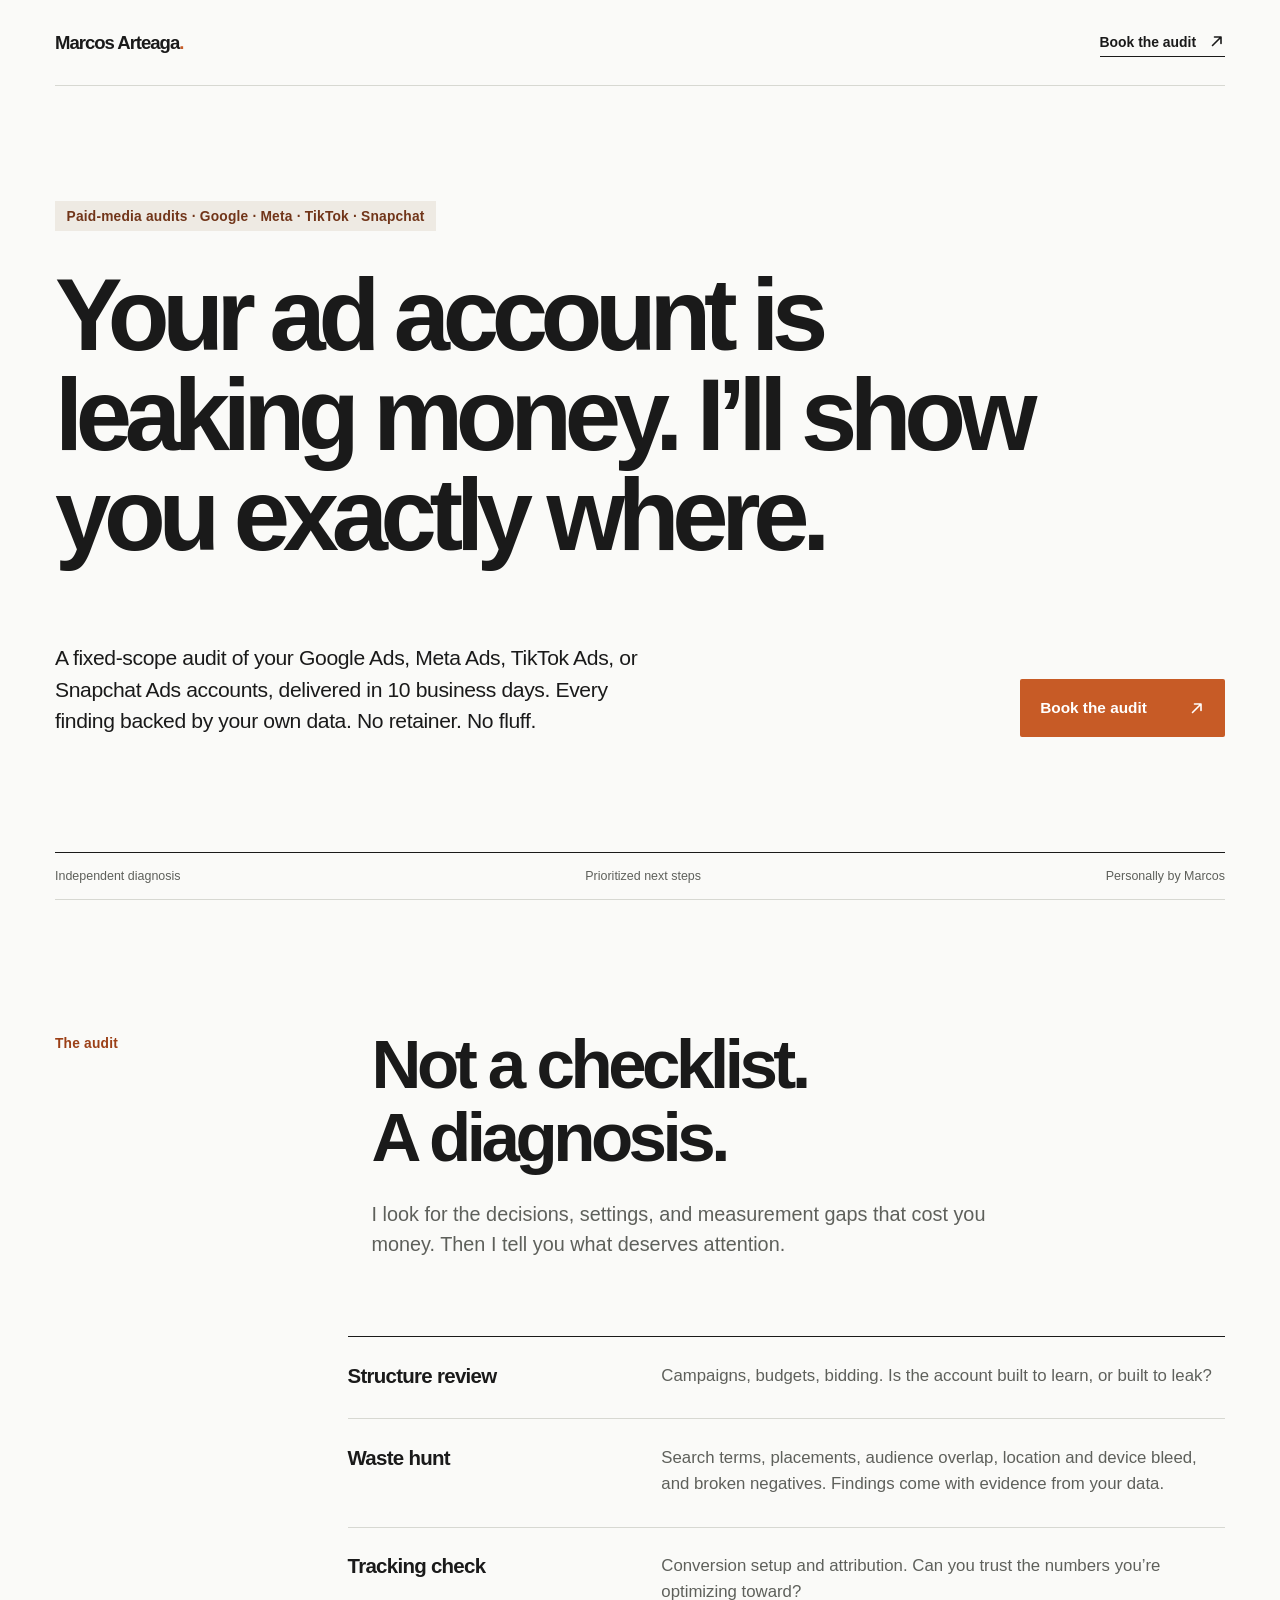
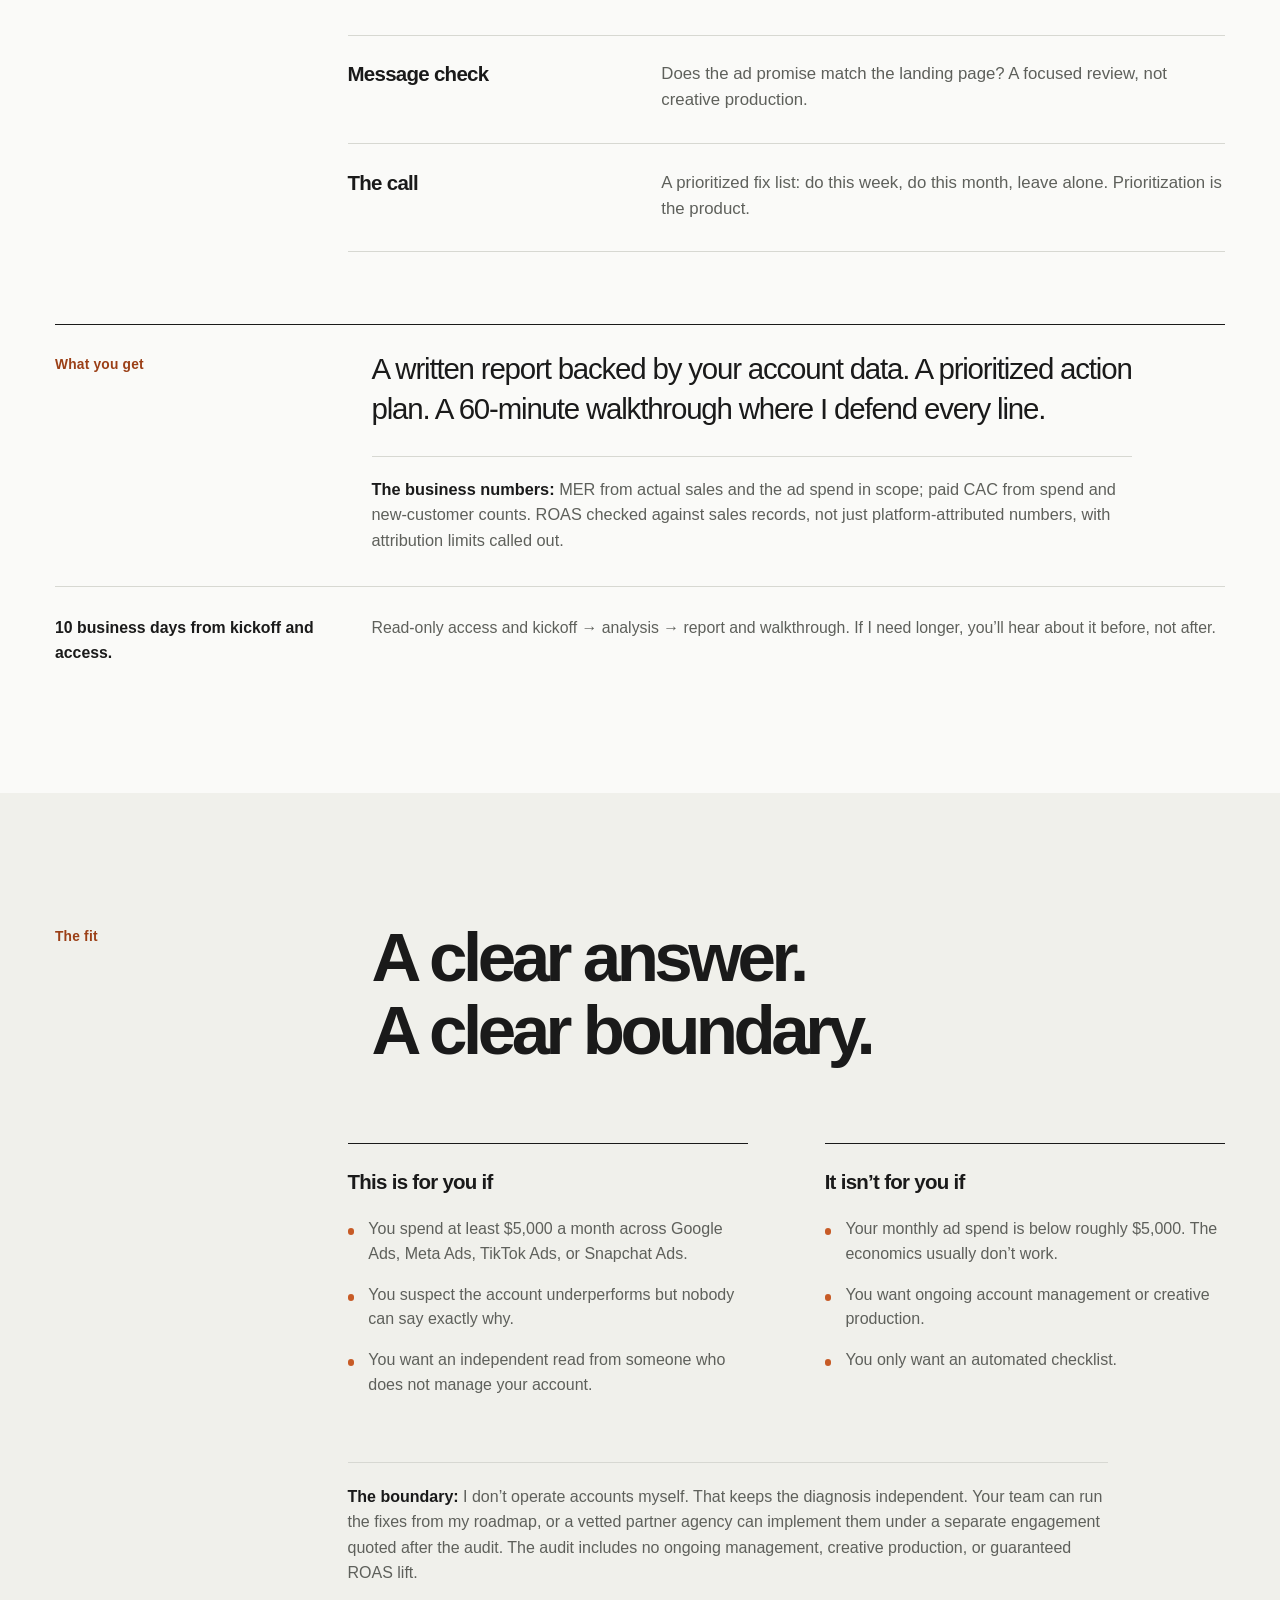
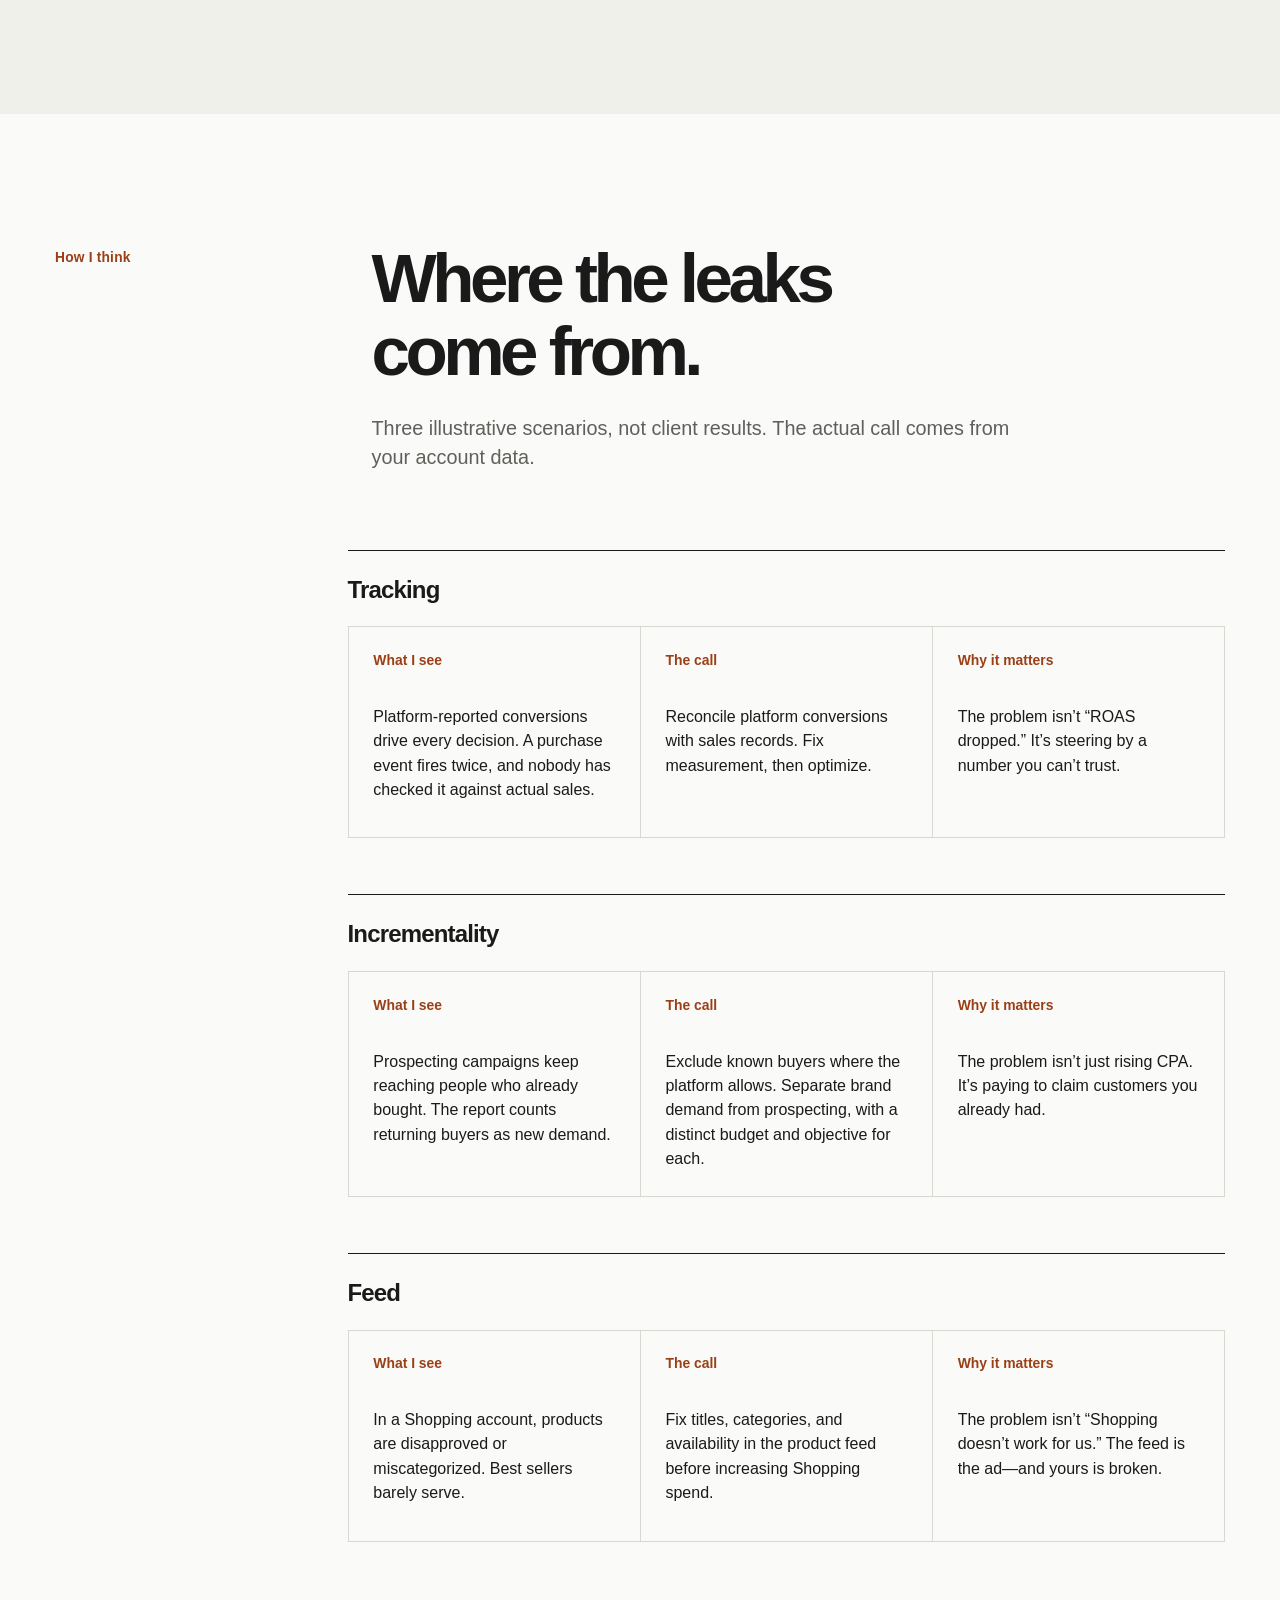
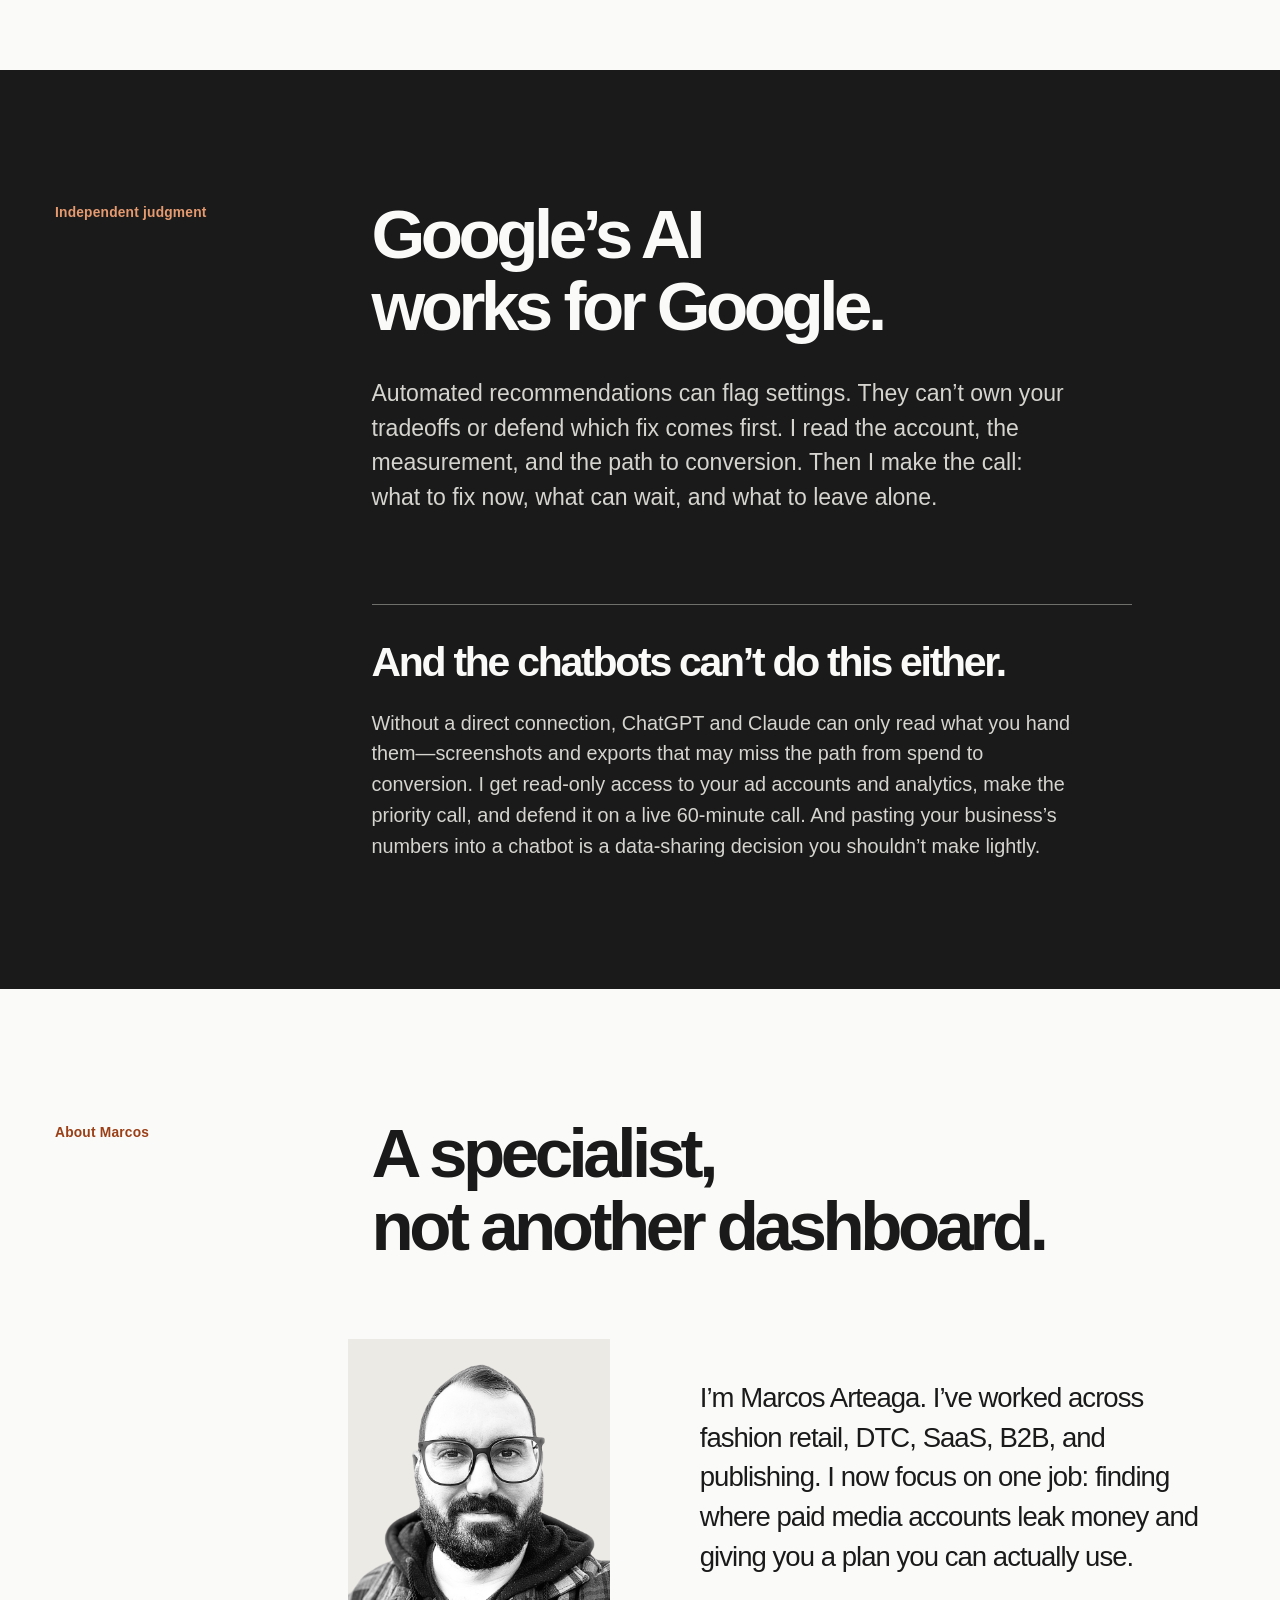
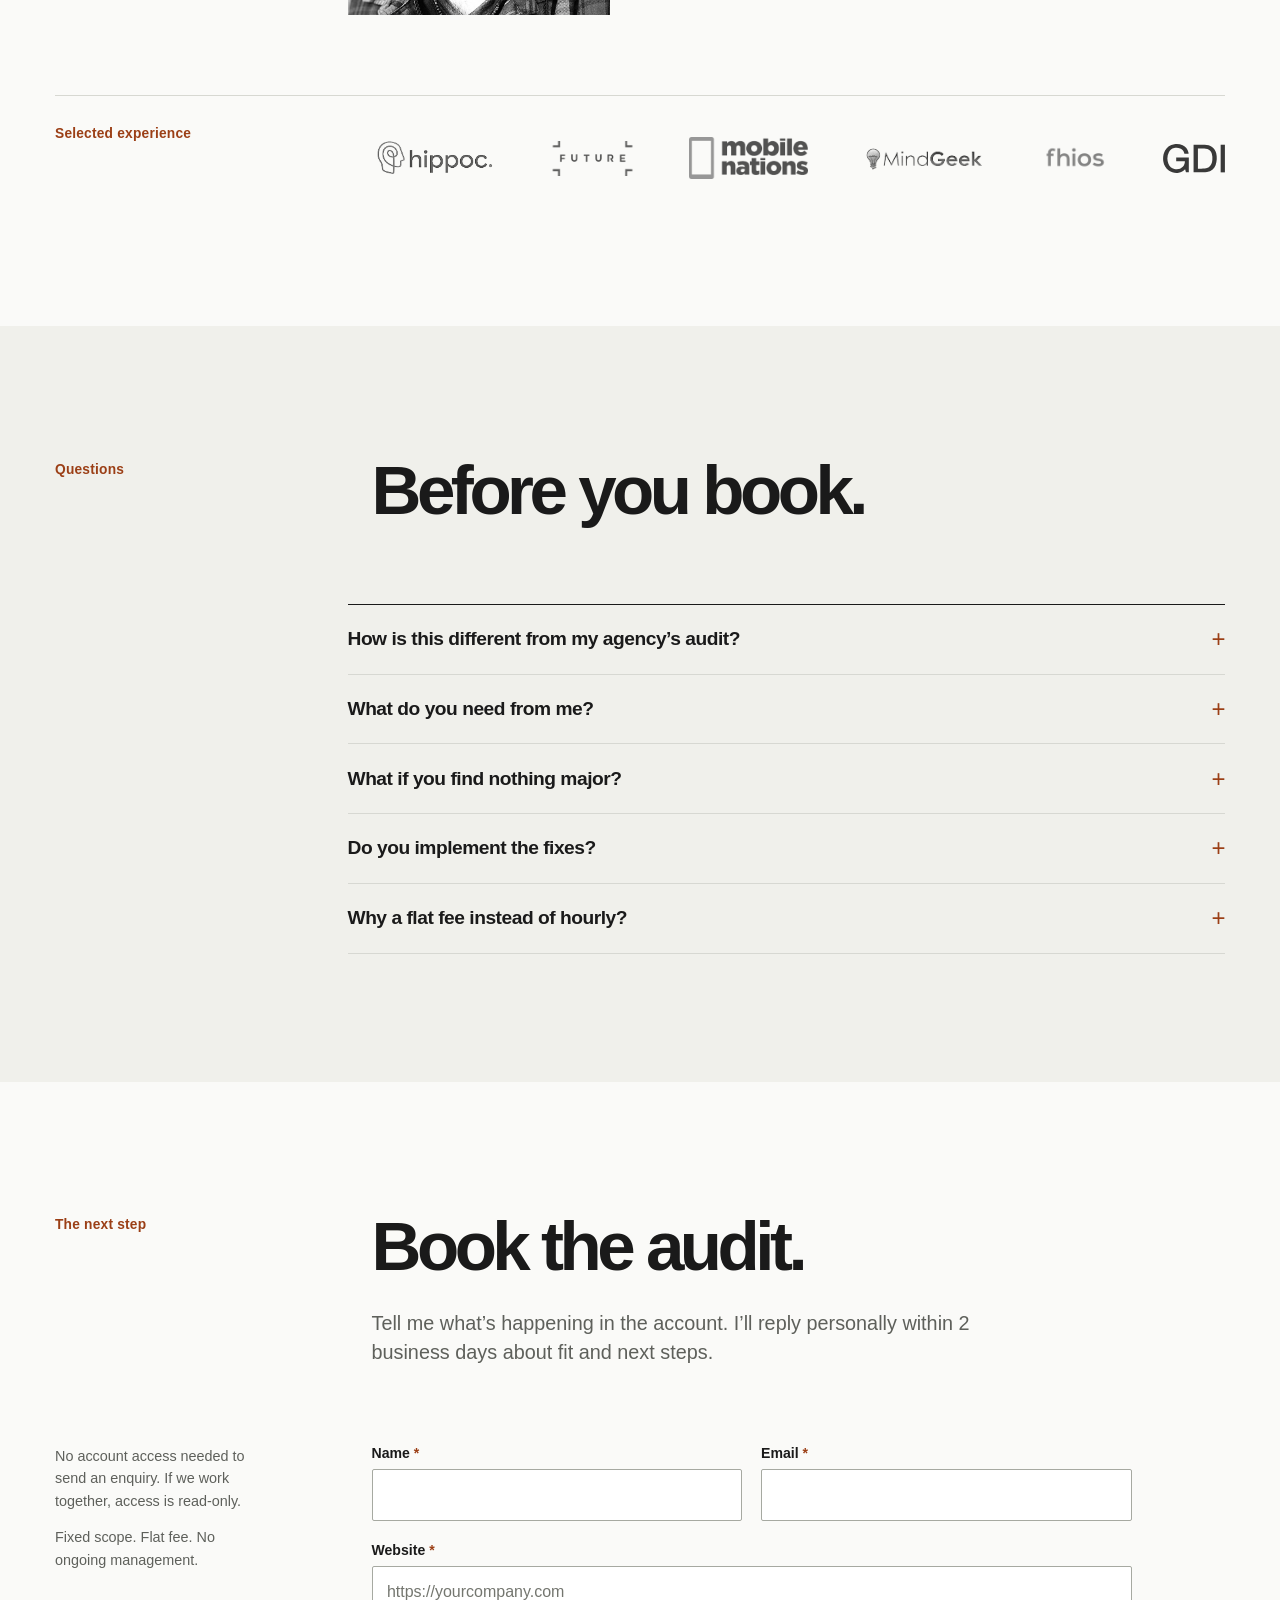
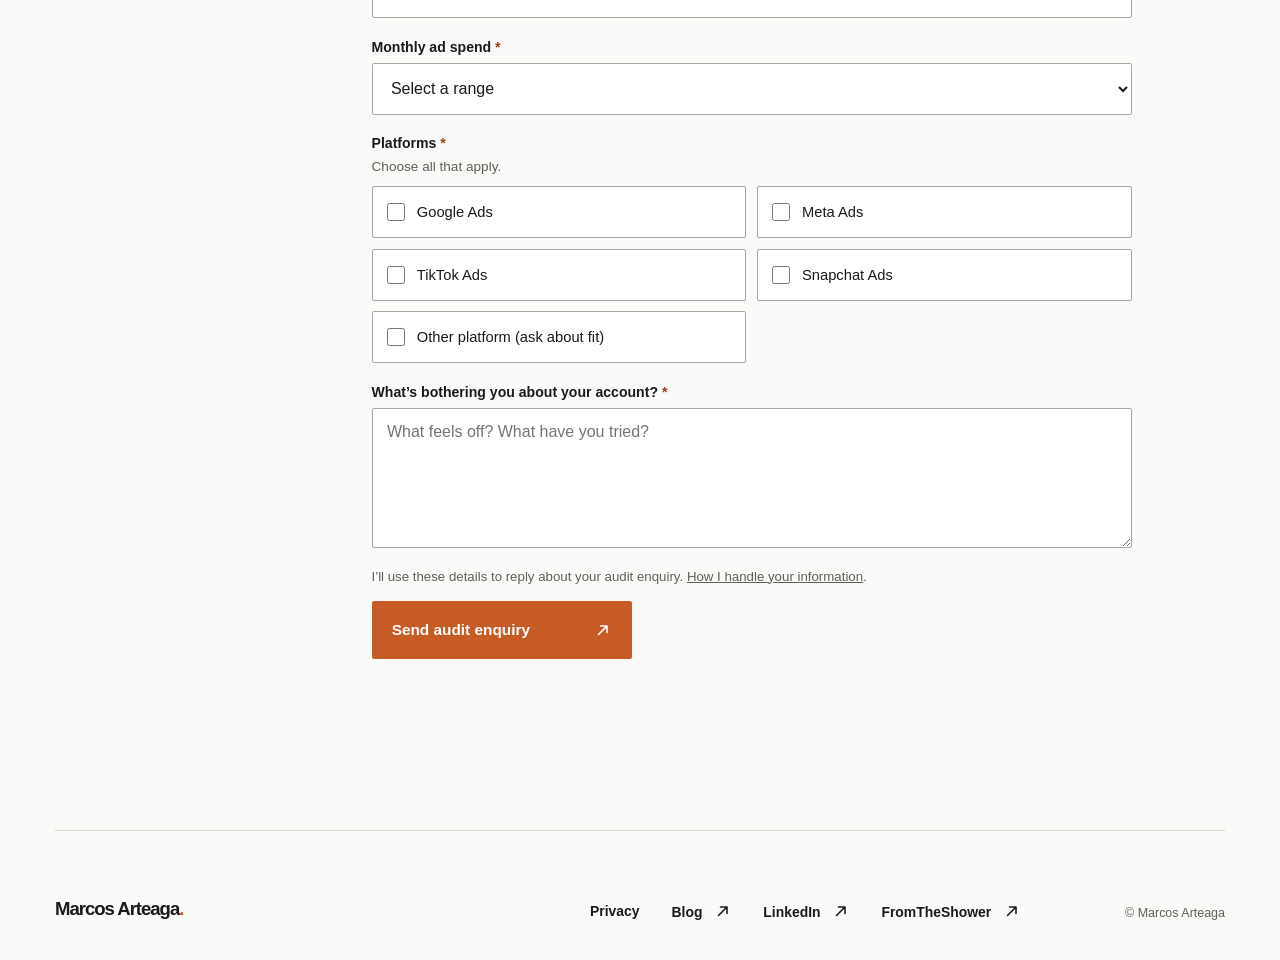
==== commit 3016b5eb: "Refine CTA arrows and experience logo" ====
--- a/index.html
+++ b/index.html
@@ -56,7 +56,7 @@
 
     <header class="site-header wrap">
       <a class="wordmark" href="#top" aria-label="Marcos Arteaga, back to top">Marcos Arteaga<span class="wordmark-dot">.</span></a>
-      <a class="header-link" href="#booking">Book the audit <span aria-hidden="true">↗</span></a>
+      <a class="header-link" href="#booking">Book the audit <svg class="arrow-icon" viewBox="0 0 16 16" fill="none" stroke="currentColor" stroke-width="1.6" stroke-linecap="round" stroke-linejoin="round" aria-hidden="true" focusable="false"><path d="M3.5 12.5 12 4M5.5 4H12v6.5" /></svg></a>
     </header>
 
     <main id="main">
@@ -65,7 +65,7 @@
         <h1 id="hero-title">Your ad account is leaking money. I’ll show you exactly where.</h1>
         <div class="hero-bottom">
           <p class="hero-intro">A fixed-scope audit of your Google Ads, Meta Ads, TikTok Ads, or Snapchat Ads accounts, delivered in 10 business days. Every finding backed by your own data. No retainer. No fluff.</p>
-          <a class="button button-primary" href="#booking">Book the audit <span aria-hidden="true">↗</span></a>
+          <a class="button button-primary" href="#booking">Book the audit <svg class="arrow-icon" viewBox="0 0 16 16" fill="none" stroke="currentColor" stroke-width="1.6" stroke-linecap="round" stroke-linejoin="round" aria-hidden="true" focusable="false"><path d="M3.5 12.5 12 4M5.5 4H12v6.5" /></svg></a>
         </div>
         <div class="hero-footer" aria-hidden="true"><span>Independent diagnosis</span><span>Prioritized next steps</span><span>Personally by Marcos</span></div>
       </section>
@@ -140,7 +140,7 @@
           <div class="portrait-frame"><img src="assets/marcos-portrait.png" alt="Black-and-white portrait of Marcos Arteaga" width="400" height="400" loading="lazy" /></div>
           <div class="about-copy"><p>I’m Marcos Arteaga. I’ve worked across fashion retail, DTC, SaaS, B2B, and publishing. I now focus on one job: finding where paid media accounts leak money and giving you a plan you can actually use.</p></div>
         </div>
-        <div class="logo-area"><p class="section-kicker">Selected experience</p><div class="logo-strip" aria-label="Organizations represented in Marcos's experience"><img src="assets/hippoc.png" alt="Hippoc" width="200" height="60" loading="lazy" /><img src="assets/future.png" alt="Future" width="100" height="42" loading="lazy" /><img src="assets/mobile-nations.png" alt="Mobile Nations" width="300" height="106" loading="lazy" /><img src="assets/mindgeek.png" alt="MindGeek" width="148" height="33" loading="lazy" /><img src="assets/fhios.png" alt="Fhios" width="300" height="212" loading="lazy" /><img src="assets/groupe-dynamite.svg" alt="Groupe Dynamite" width="107" height="51" loading="lazy" /></div></div>
+        <div class="logo-area"><p class="section-kicker">Selected experience</p><div class="logo-strip" aria-label="Organizations represented in Marcos's experience"><img src="assets/hippoc.png" alt="Hippoc" width="200" height="60" loading="lazy" /><img src="assets/future.png" alt="Future" width="100" height="42" loading="lazy" /><img src="assets/mobile-nations.png" alt="Mobile Nations" width="300" height="106" loading="lazy" /><img src="assets/mindgeek.png" alt="MindGeek" width="148" height="33" loading="lazy" /><img src="assets/fhios.png" alt="Fhios" width="300" height="212" loading="lazy" /><img class="logo-gdi" src="assets/groupe-dynamite.svg" alt="Groupe Dynamite" width="107" height="51" loading="lazy" /></div></div>
       </section>
 
       <section class="section soft-section faq-section" id="faq" aria-labelledby="faq-title"><div class="wrap"><div class="section-heading"><p class="section-kicker">Questions</p><div><h2 id="faq-title">Before you book.</h2></div></div><div class="faq-list">
@@ -170,7 +170,7 @@
             <div class="field"><label for="concern">What’s bothering you about your account? <span aria-hidden="true">*</span></label><textarea id="concern" name="concern" rows="5" required maxlength="3000" placeholder="What feels off? What have you tried?"></textarea></div>
             <div class="visually-hidden" aria-hidden="true"><label for="company-fax">Leave this field blank</label><input id="company-fax" name="companyFax" tabindex="-1" autocomplete="off" /></div>
             <p class="form-small">I’ll use these details to reply about your audit enquiry. <a href="privacy/">How I handle your information</a>.</p>
-            <button class="button button-primary submit-button" type="submit">Send audit enquiry <span aria-hidden="true">↗</span></button>
+            <button class="button button-primary submit-button" type="submit">Send audit enquiry <svg class="arrow-icon" viewBox="0 0 16 16" fill="none" stroke="currentColor" stroke-width="1.6" stroke-linecap="round" stroke-linejoin="round" aria-hidden="true" focusable="false"><path d="M3.5 12.5 12 4M5.5 4H12v6.5" /></svg></button>
             <p id="form-status" class="form-status" role="status" aria-live="polite"></p>
           </form>
           <div id="booking-success" class="booking-success" role="status" tabindex="-1" hidden>
@@ -183,8 +183,8 @@
 
     </main>
 
-    <footer class="site-footer wrap"><a class="wordmark" href="#top">Marcos Arteaga<span class="wordmark-dot">.</span></a><div class="footer-links"><a href="privacy/">Privacy</a><a href="https://marcosarteaga.com/blog/">Blog <span aria-hidden="true">↗</span></a><a href="https://www.linkedin.com/in/marcosarteaga/" target="_blank" rel="noopener noreferrer">LinkedIn <span aria-hidden="true">↗</span></a><a href="https://fromtheshower.com/" target="_blank" rel="noopener noreferrer">FromTheShower <span aria-hidden="true">↗</span></a></div><small>© Marcos Arteaga</small></footer>
+    <footer class="site-footer wrap"><a class="wordmark" href="#top">Marcos Arteaga<span class="wordmark-dot">.</span></a><div class="footer-links"><a href="privacy/">Privacy</a><a href="https://marcosarteaga.com/blog/">Blog <svg class="arrow-icon" viewBox="0 0 16 16" fill="none" stroke="currentColor" stroke-width="1.6" stroke-linecap="round" stroke-linejoin="round" aria-hidden="true" focusable="false"><path d="M3.5 12.5 12 4M5.5 4H12v6.5" /></svg></a><a href="https://www.linkedin.com/in/marcosarteaga/" target="_blank" rel="noopener noreferrer">LinkedIn <svg class="arrow-icon" viewBox="0 0 16 16" fill="none" stroke="currentColor" stroke-width="1.6" stroke-linecap="round" stroke-linejoin="round" aria-hidden="true" focusable="false"><path d="M3.5 12.5 12 4M5.5 4H12v6.5" /></svg></a><a href="https://fromtheshower.com/" target="_blank" rel="noopener noreferrer">FromTheShower <svg class="arrow-icon" viewBox="0 0 16 16" fill="none" stroke="currentColor" stroke-width="1.6" stroke-linecap="round" stroke-linejoin="round" aria-hidden="true" focusable="false"><path d="M3.5 12.5 12 4M5.5 4H12v6.5" /></svg></a></div><small>© Marcos Arteaga</small></footer>
 
-    <a id="mobile-booking" class="mobile-booking" href="#booking" hidden>Book the audit <span aria-hidden="true">↗</span></a>
+    <a id="mobile-booking" class="mobile-booking" href="#booking" hidden>Book the audit <svg class="arrow-icon" viewBox="0 0 16 16" fill="none" stroke="currentColor" stroke-width="1.6" stroke-linecap="round" stroke-linejoin="round" aria-hidden="true" focusable="false"><path d="M3.5 12.5 12 4M5.5 4H12v6.5" /></svg></a>
   </body>
 </html>
--- a/styles.css
+++ b/styles.css
@@ -31,7 +31,9 @@
 .wordmark { text-decoration: none; font-size: 1.16rem; font-weight: 750; letter-spacing: -.055em; white-space: nowrap; }
 .wordmark-dot { color: var(--accent); }
 .header-link { font-size: .87rem; font-weight: 650; text-decoration: none; border-bottom: 1px solid currentColor; padding-block: .35rem; }
-.header-link span, .button span, .footer-links span { margin-left: .65em; }
+.arrow-icon { display: inline-block; width: 1rem; height: 1rem; margin-left: .65em; flex: none; vertical-align: -.14em; }
+.header-link .arrow-icon, .footer-links .arrow-icon { color: var(--ink); }
+.button-primary .arrow-icon, .mobile-booking .arrow-icon { color: #fff; }
 .header-link:hover, .footer-links a:hover { color: var(--accent-dark); }
 
 .hero { padding-top: clamp(4.5rem, 9vw, 9rem); }
@@ -99,7 +101,7 @@
 .logo-strip img { width: auto; max-width: 125px; height: auto; max-height: 42px; object-fit: contain; filter: grayscale(1); opacity: .77; }
 .logo-strip img:nth-child(2) { max-width: 85px; }
 .logo-strip img:nth-child(5) { max-height: 48px; }
-.logo-strip img:last-child { max-width: 95px; max-height: 45px; }
+.logo-strip .logo-gdi { max-width: 62px; max-height: 30px; }
 
 .faq-list { margin-left: 25%; border-top: 1px solid var(--ink); }
 .faq-list details { border-bottom: 1px solid var(--line); }
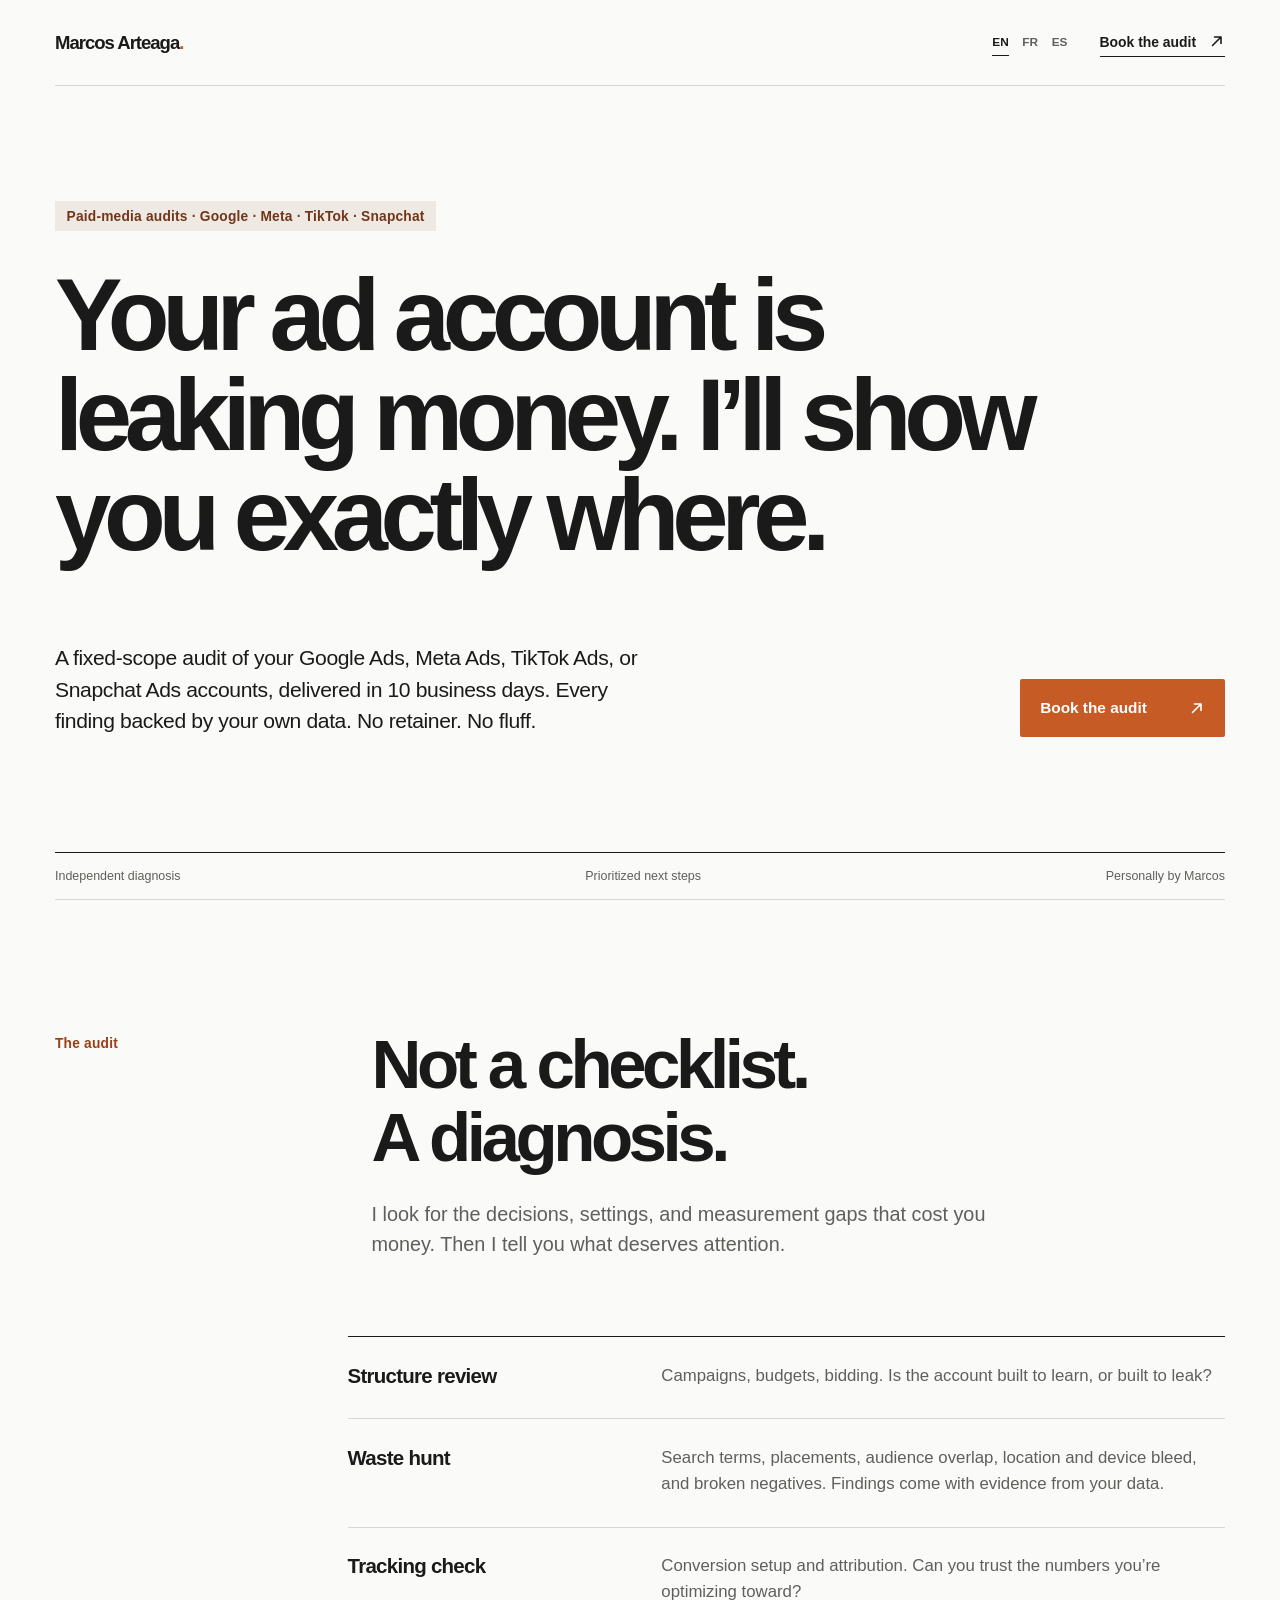
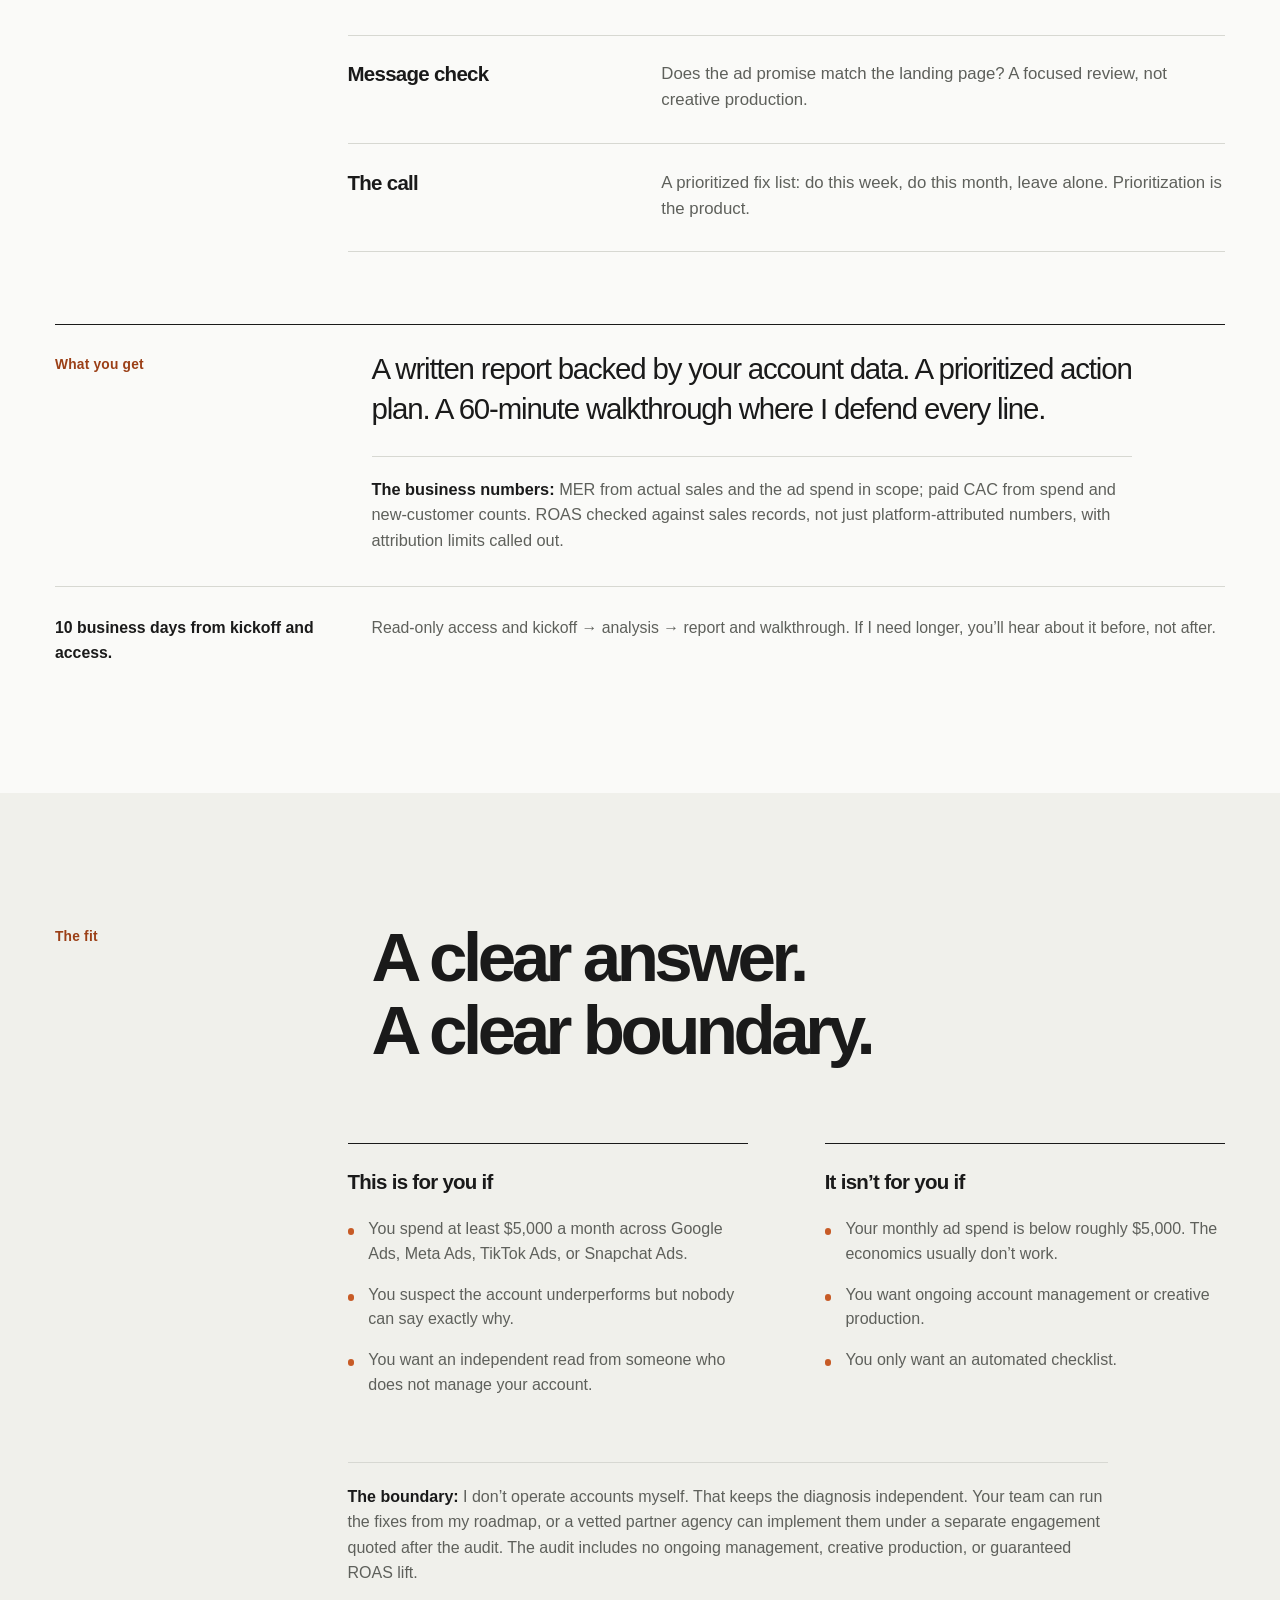
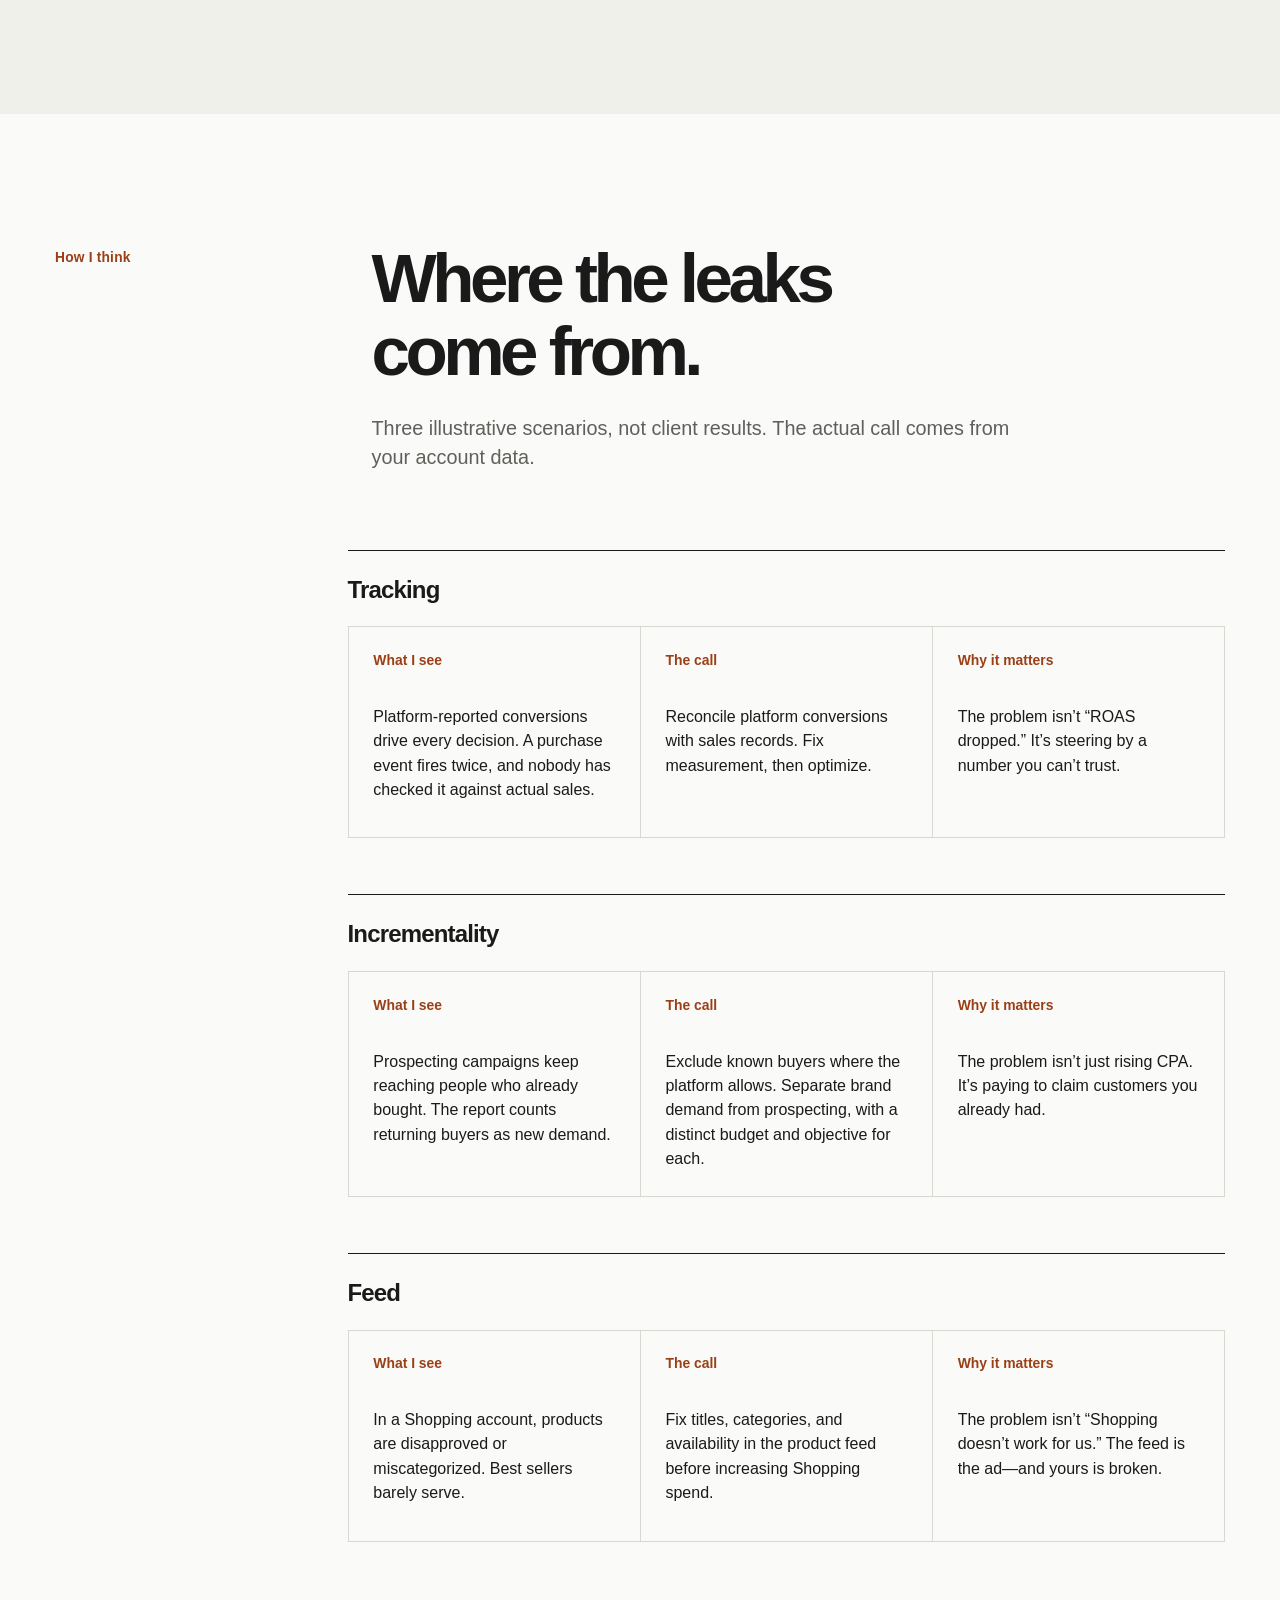
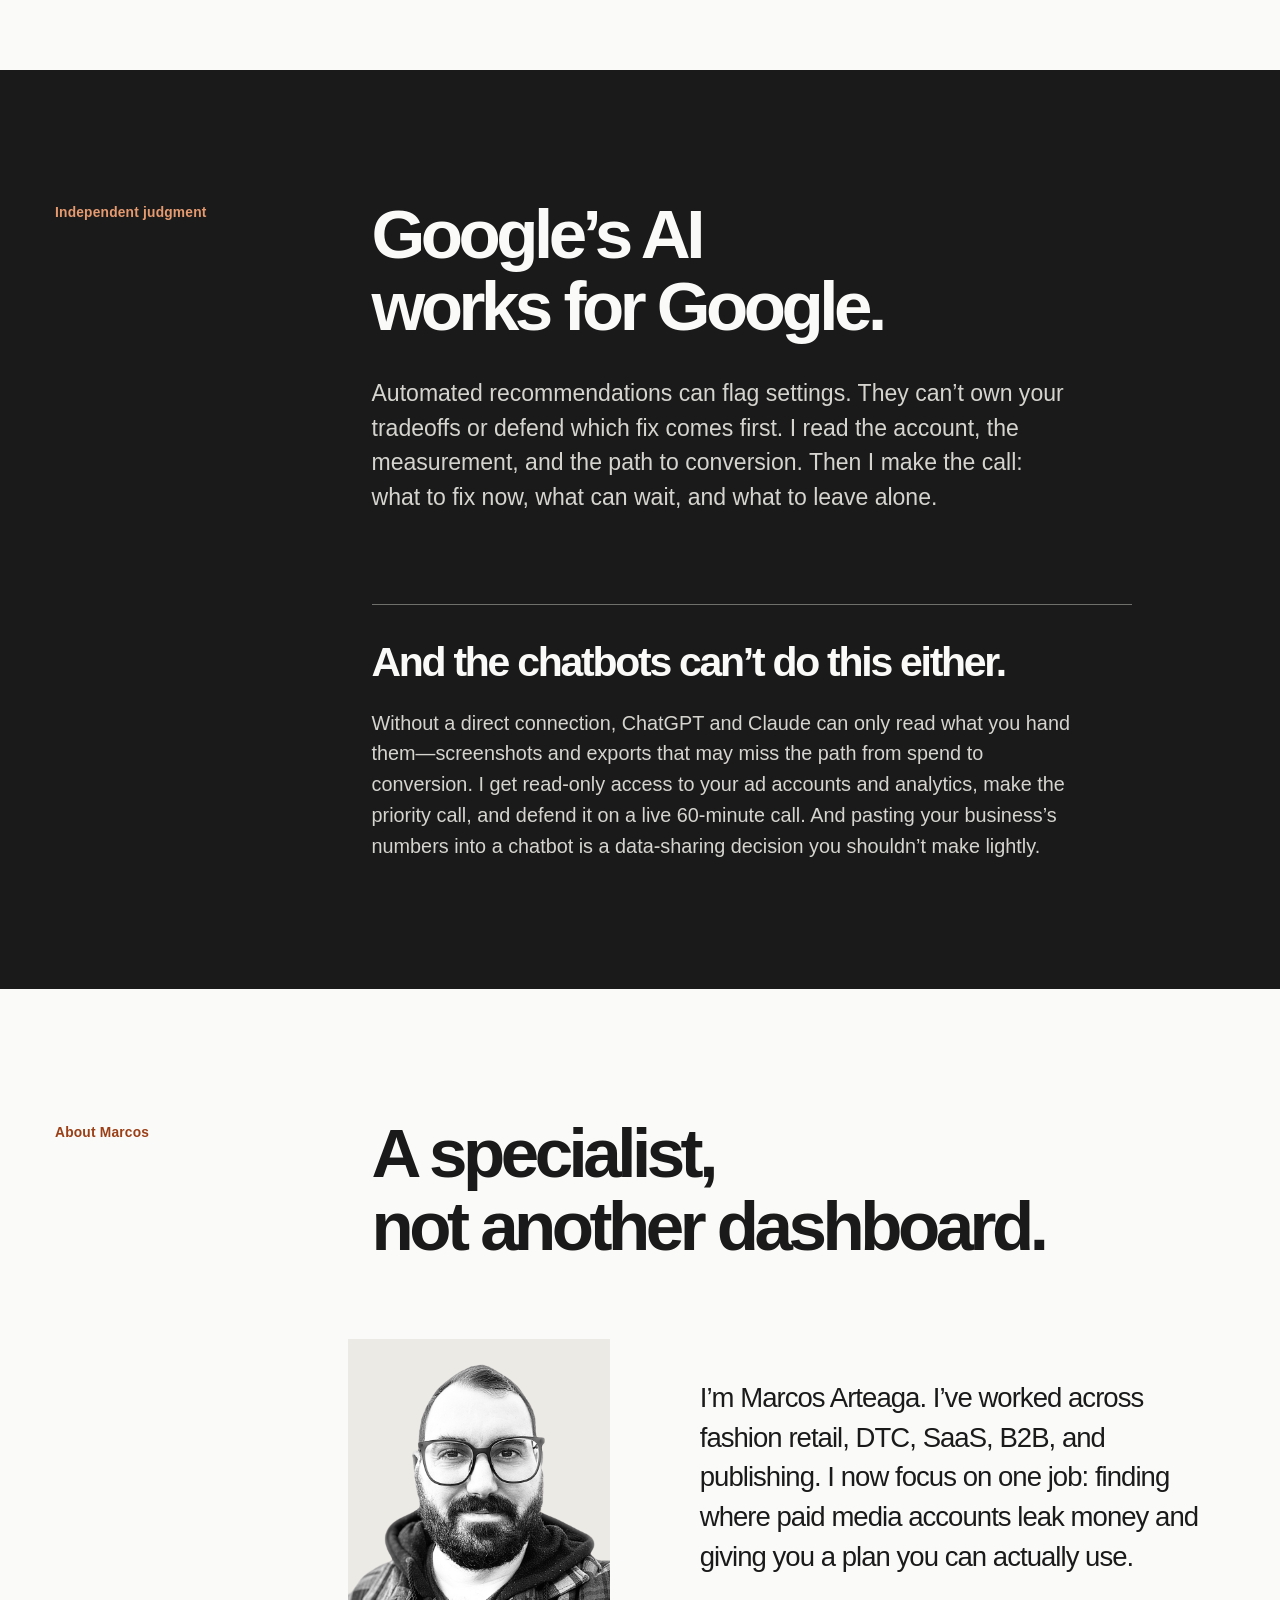
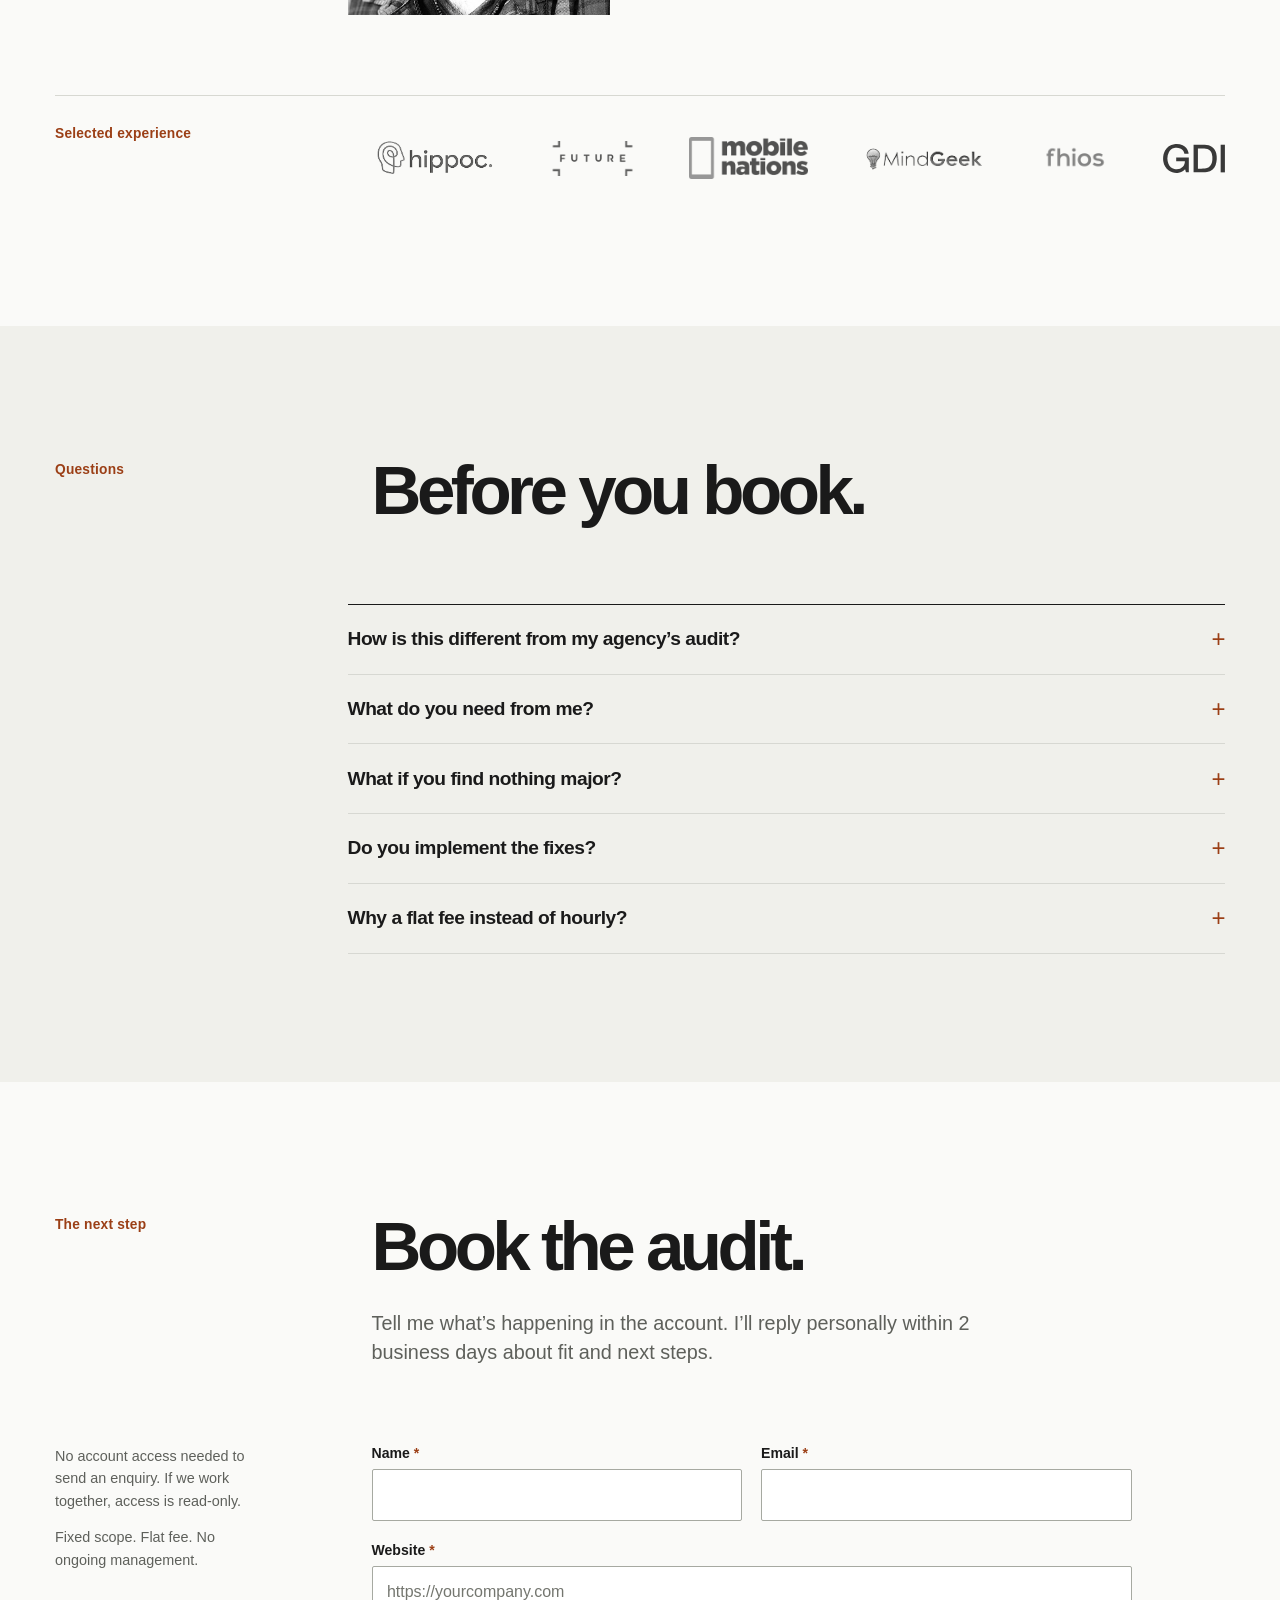
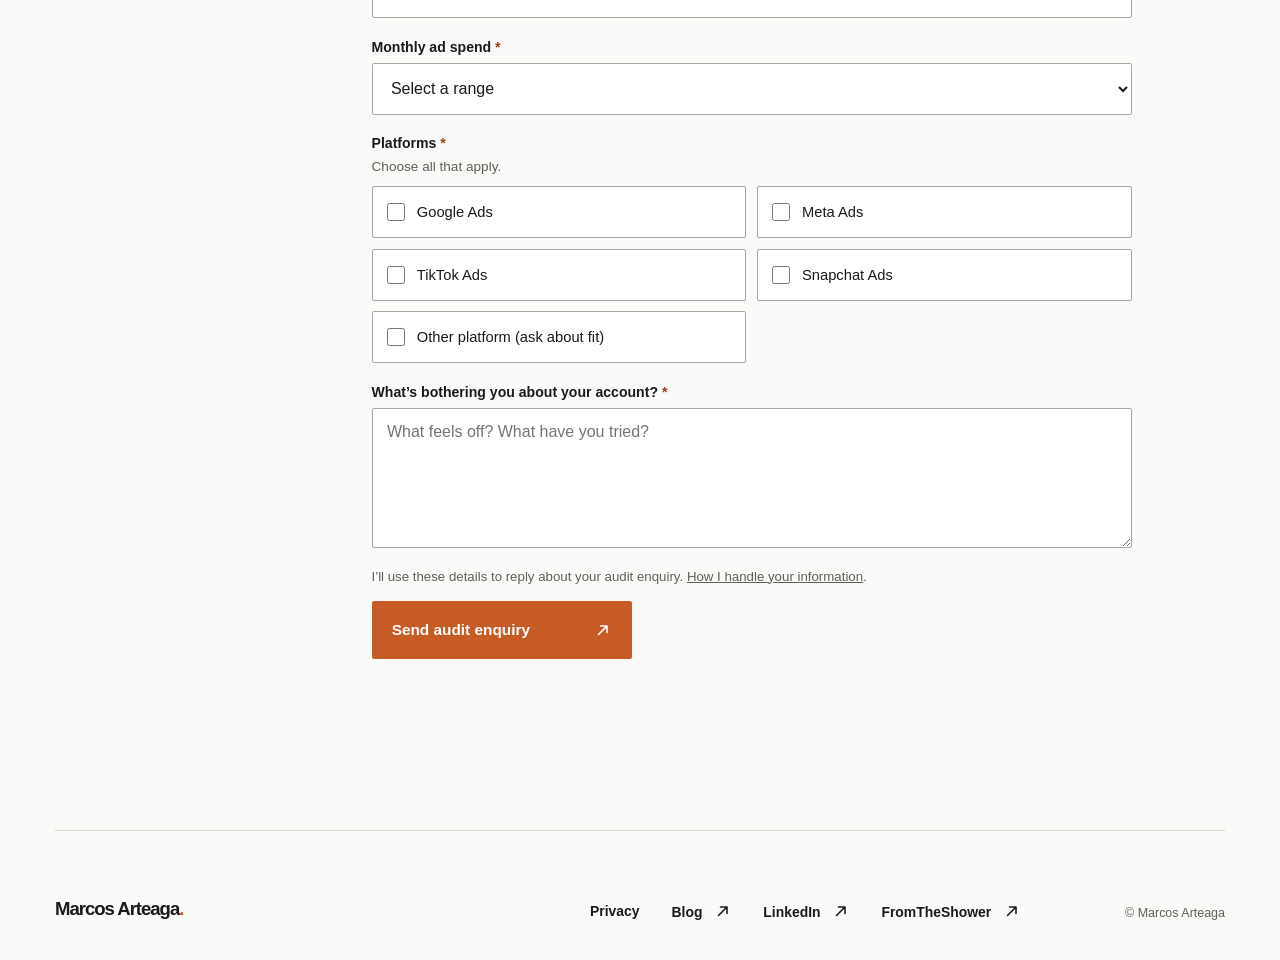
==== commit 12e2d23b: "Add French and Spanish audit pages" ====
--- a/index.html
+++ b/index.html
@@ -6,6 +6,10 @@
     <meta name="theme-color" content="#fafaf8" />
     <meta name="description" content="Independent audits of Google, Meta, TikTok, and Snapchat Ads. Find wasted spend, check tracking, and leave with a prioritized fix plan." />
     <link rel="canonical" href="https://marcosarteaga.com/" />
+    <link rel="alternate" hreflang="en-CA" href="https://marcosarteaga.com/" />
+    <link rel="alternate" hreflang="fr-CA" href="https://marcosarteaga.com/fr/" />
+    <link rel="alternate" hreflang="es-ES" href="https://marcosarteaga.com/es/" />
+    <link rel="alternate" hreflang="x-default" href="https://marcosarteaga.com/" />
     <meta property="og:type" content="website" />
     <meta property="og:site_name" content="Marcos Arteaga" />
     <meta property="og:url" content="https://marcosarteaga.com/" />
@@ -56,6 +60,7 @@
 
     <header class="site-header wrap">
       <a class="wordmark" href="#top" aria-label="Marcos Arteaga, back to top">Marcos Arteaga<span class="wordmark-dot">.</span></a>
+      <nav class="language-nav" aria-label="Language"><a href="/" lang="en" aria-current="page">EN</a><a href="/fr/" lang="fr-CA">FR</a><a href="/es/" lang="es-ES">ES</a></nav>
       <a class="header-link" href="#booking">Book the audit <svg class="arrow-icon" viewBox="0 0 16 16" fill="none" stroke="currentColor" stroke-width="1.6" stroke-linecap="round" stroke-linejoin="round" aria-hidden="true" focusable="false"><path d="M3.5 12.5 12 4M5.5 4H12v6.5" /></svg></a>
     </header>
 
@@ -155,6 +160,7 @@
         <div class="section-heading"><p class="section-kicker">The next step</p><div><h2 id="booking-title">Book the audit.</h2><p class="section-lede">Tell me what’s happening in the account. I’ll reply personally within 2 business days about fit and next steps.</p></div></div>
         <div class="booking-grid"><div class="booking-aside"><p>No account access needed to send an enquiry. If we work together, access is read-only.</p><p>Fixed scope. Flat fee. No ongoing management.</p></div>
           <form id="booking-form" novalidate>
+            <input type="hidden" name="locale" value="en" />
             <div class="form-row"><div class="field"><label for="name">Name <span aria-hidden="true">*</span></label><input id="name" name="name" autocomplete="name" required maxlength="120" /></div><div class="field"><label for="email">Email <span aria-hidden="true">*</span></label><input id="email" name="email" type="email" autocomplete="email" required maxlength="254" /></div></div>
             <div class="field"><label for="website">Website <span aria-hidden="true">*</span></label><input id="website" name="website" type="url" inputmode="url" placeholder="https://yourcompany.com" required maxlength="500" /></div>
             <div class="field"><label for="spend">Monthly ad spend <span aria-hidden="true">*</span></label><select id="spend" name="monthlyAdSpend" required><option value="">Select a range</option><option value="under-5k">Under $5,000/month</option><option value="5k-15k">$5,000–$15,000/month</option><option value="15k-50k">$15,000–$50,000/month</option><option value="50k-plus">$50,000+/month</option></select></div>
--- a/styles.css
+++ b/styles.css
@@ -30,6 +30,10 @@
 .site-header { display: flex; align-items: center; justify-content: space-between; min-height: 86px; border-bottom: 1px solid var(--line); }
 .wordmark { text-decoration: none; font-size: 1.16rem; font-weight: 750; letter-spacing: -.055em; white-space: nowrap; }
 .wordmark-dot { color: var(--accent); }
+.language-nav { display: flex; gap: .85rem; margin-left: auto; margin-right: 2rem; }
+.language-nav a { padding-block: .35rem; border-bottom: 1px solid transparent; color: var(--muted); font-size: .74rem; font-weight: 700; text-decoration: none; }
+.language-nav a[aria-current="page"] { border-color: var(--ink); color: var(--ink); }
+.language-nav a:hover { color: var(--accent-dark); }
 .header-link { font-size: .87rem; font-weight: 650; text-decoration: none; border-bottom: 1px solid currentColor; padding-block: .35rem; }
 .arrow-icon { display: inline-block; width: 1rem; height: 1rem; margin-left: .65em; flex: none; vertical-align: -.14em; }
 .header-link .arrow-icon, .footer-links .arrow-icon { color: var(--ink); }
@@ -174,8 +178,10 @@
 @media (max-width: 680px) {
   html { scroll-padding-top: 2rem; }
   .wrap { width: min(100% - 2rem, 1170px); }
-  .site-header { min-height: 68px; }
-  .header-link { font-size: .8rem; }
+  .site-header { display: grid; grid-template-columns: minmax(0, 1fr) auto; gap: .4rem .8rem; min-height: 0; padding-block: .8rem; }
+  .site-header > .wordmark { grid-column: 1; grid-row: 1; }
+  .language-nav { grid-column: 2; grid-row: 1; margin: 0; }
+  .header-link { grid-column: 1 / -1; grid-row: 2; justify-self: start; font-size: .8rem; }
   .hero { padding-top: 4.3rem; }
   .eyebrow { margin-bottom: 1.6rem; font-size: .75rem; }
   .hero h1 { font-size: clamp(3.05rem, 11.9vw, 5rem); line-height: 1.02; letter-spacing: -.068em; }
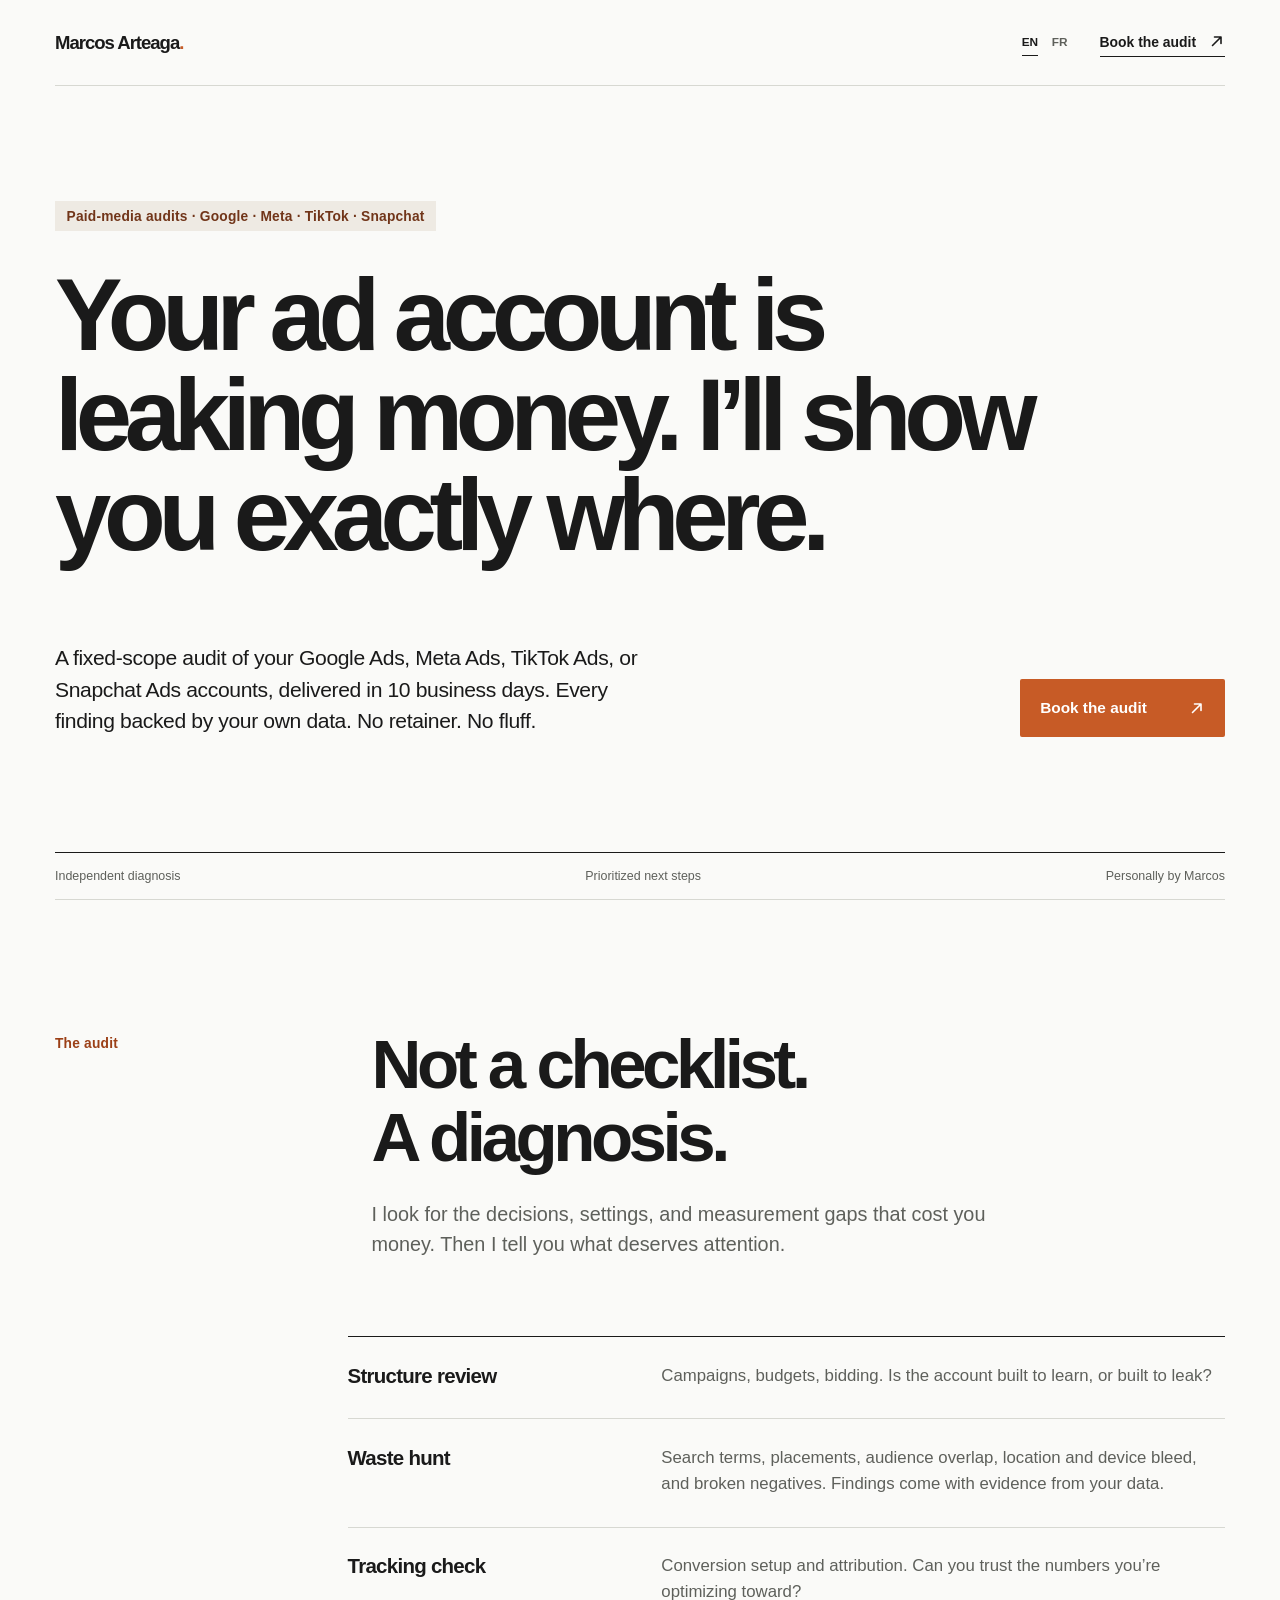
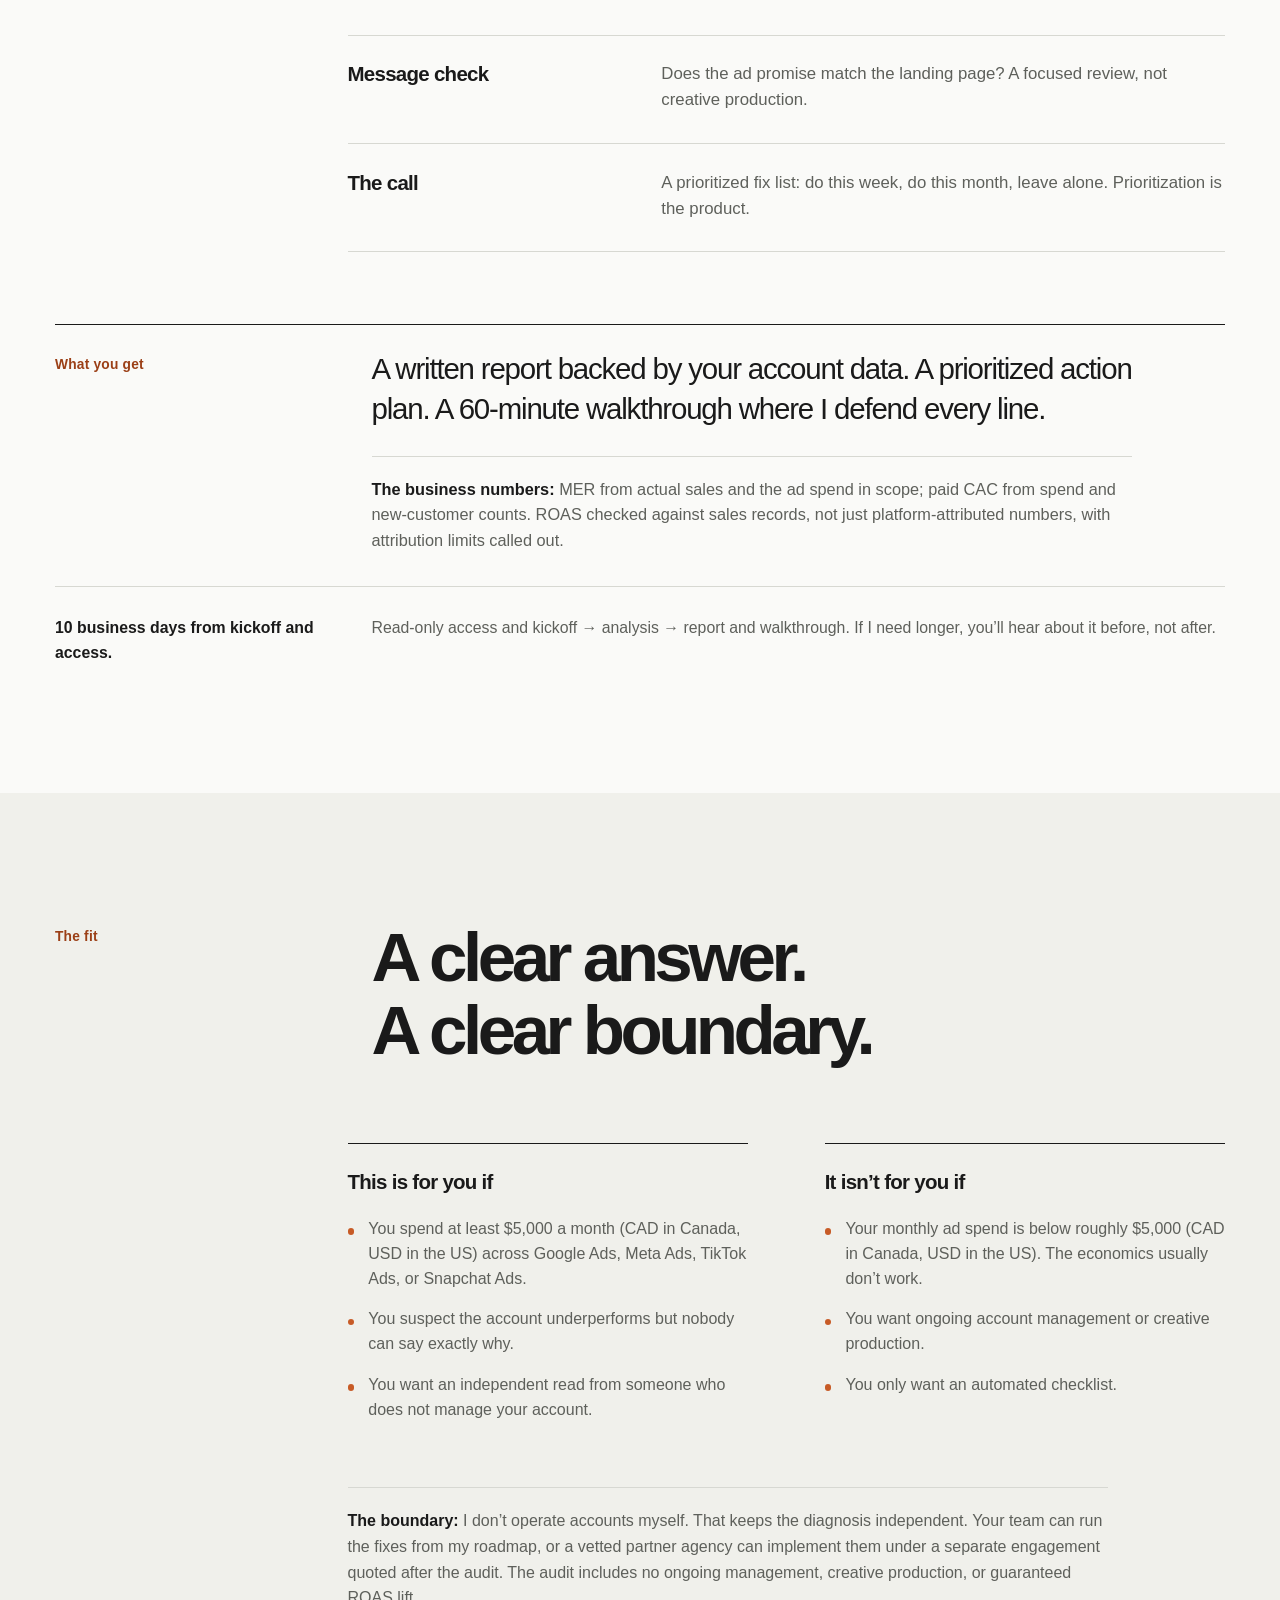
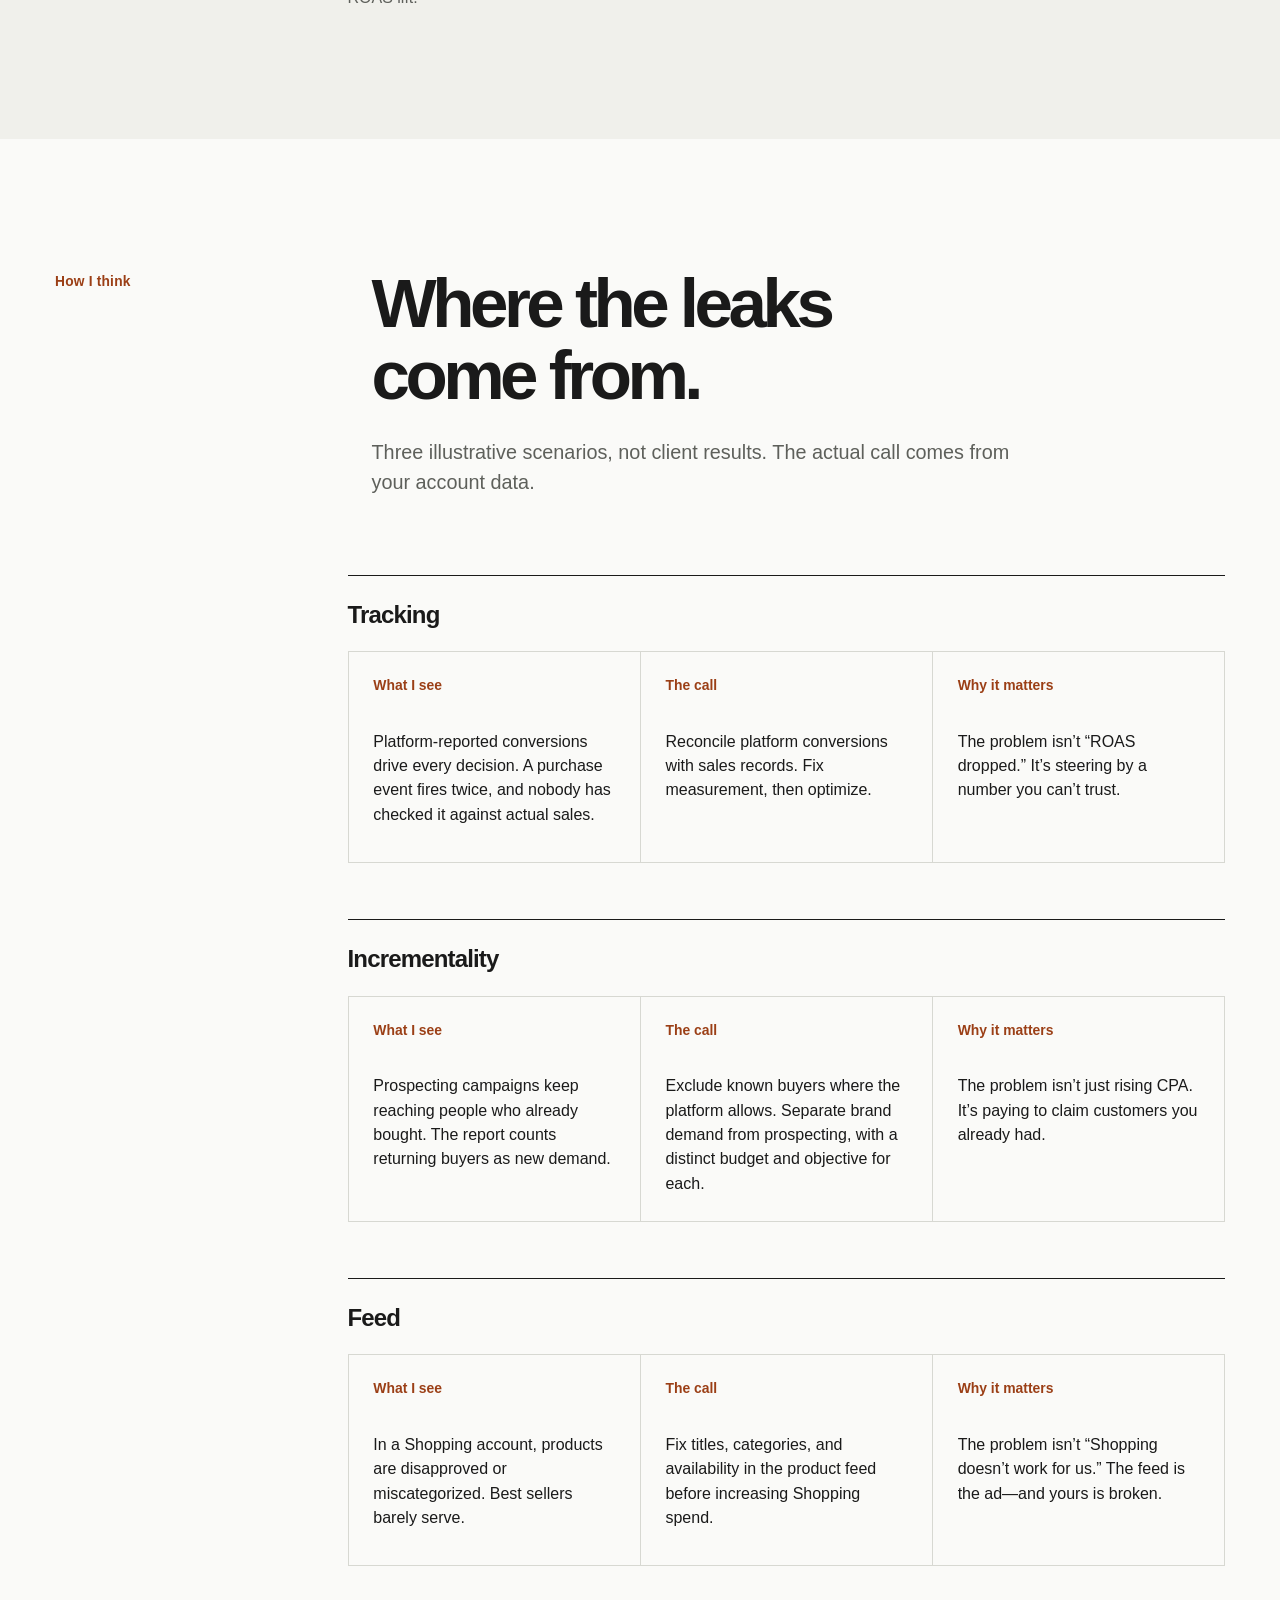
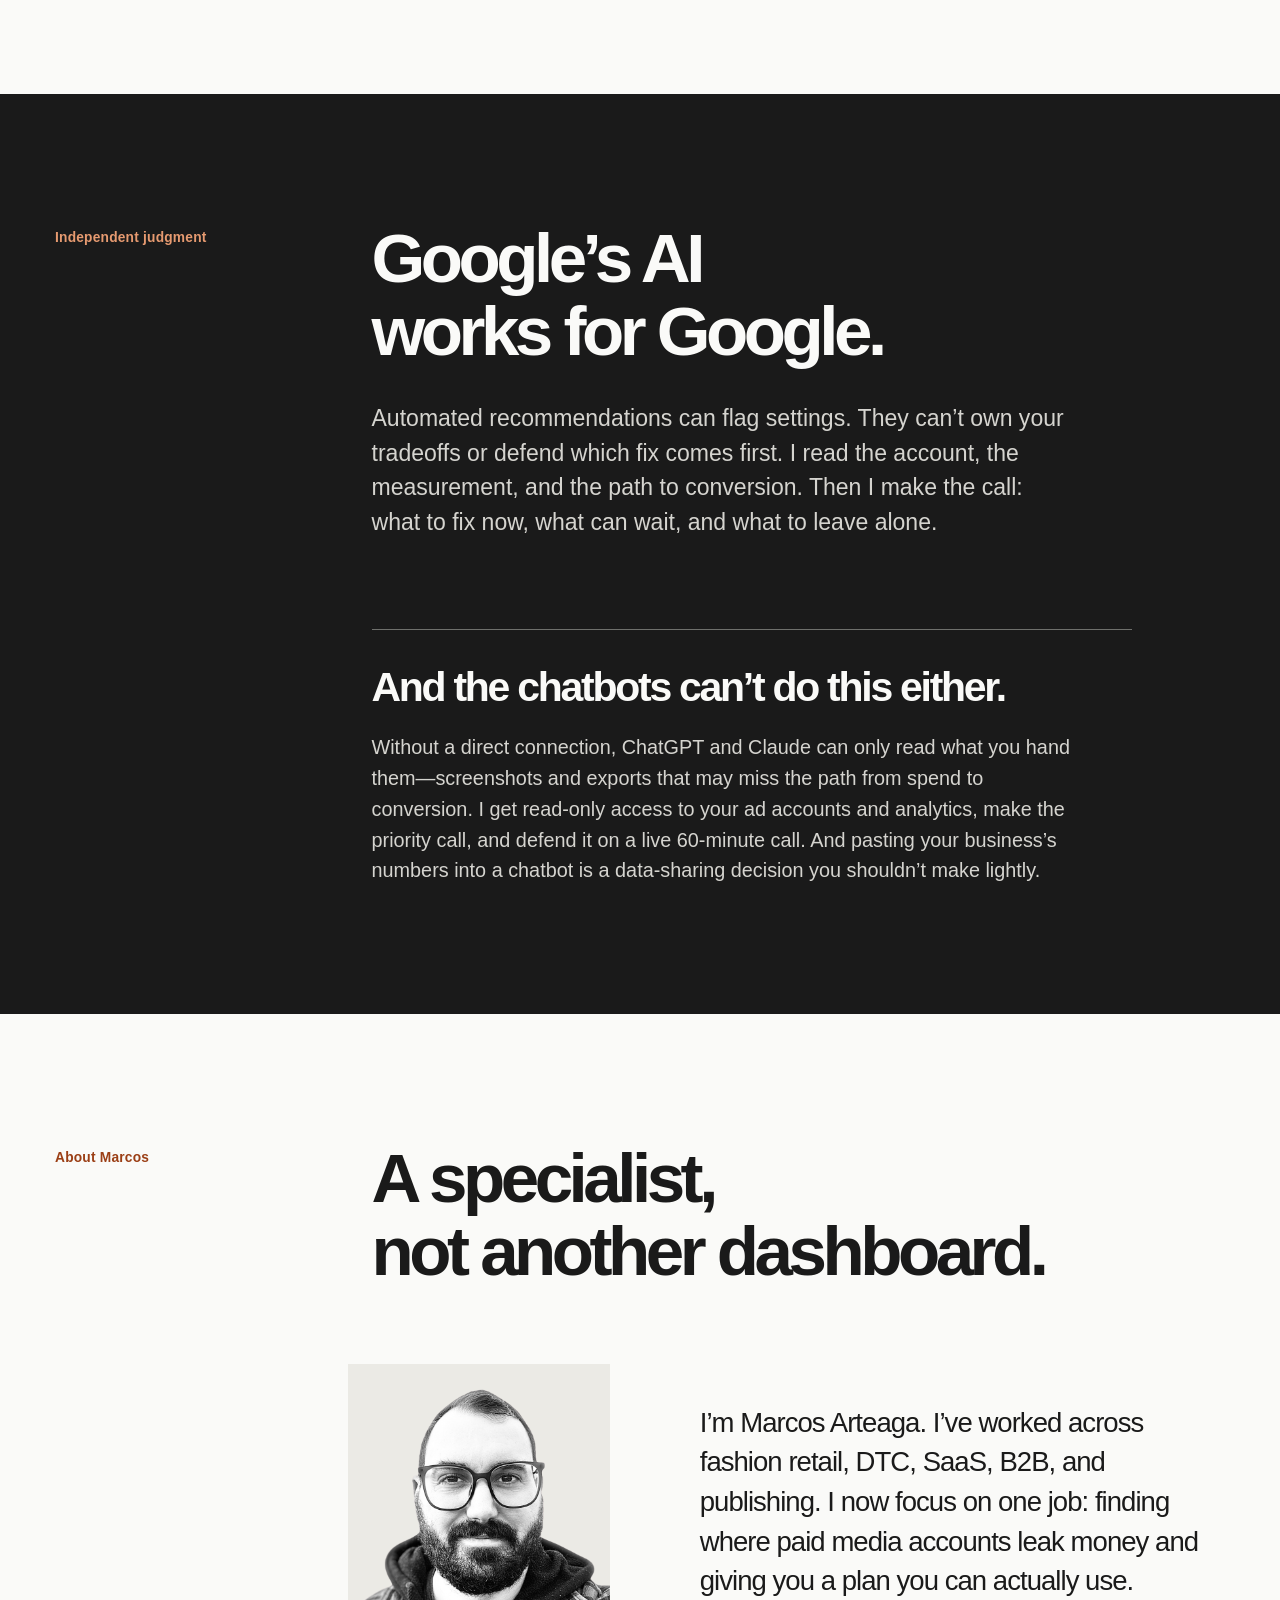
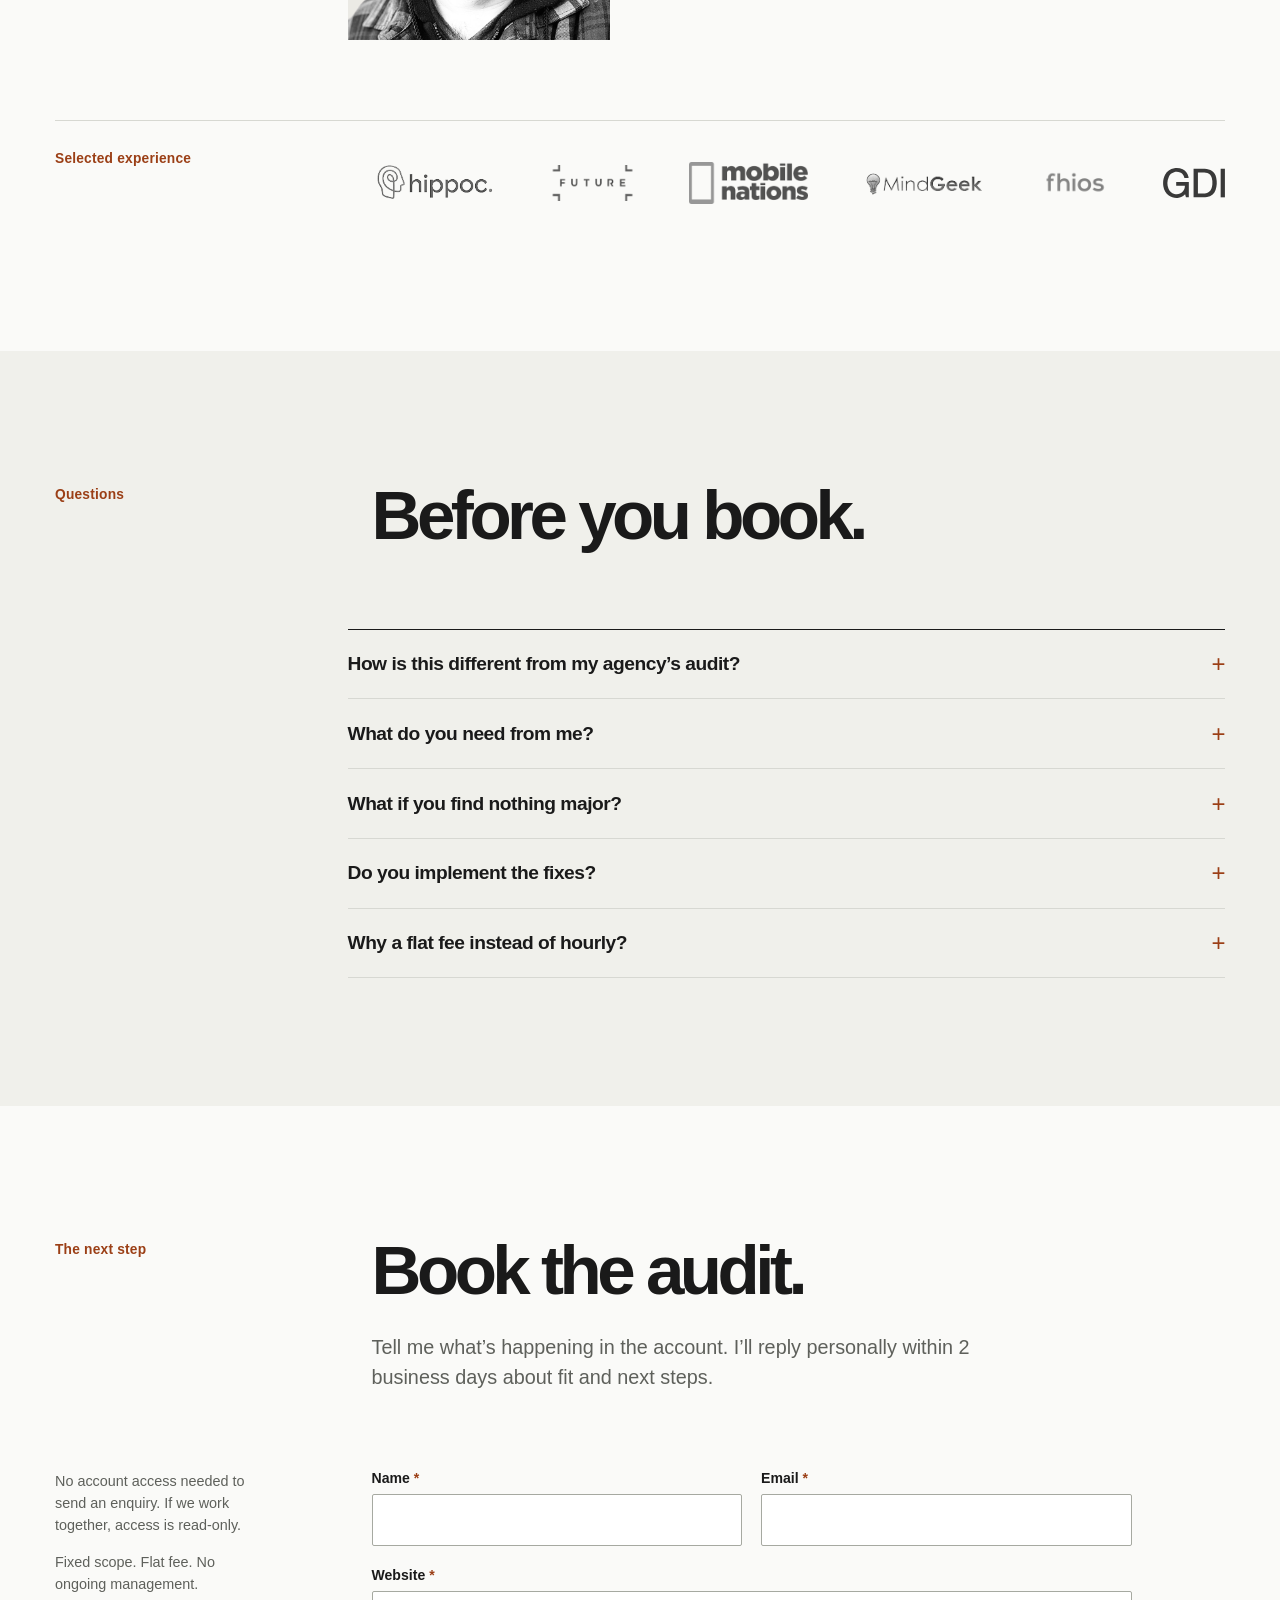
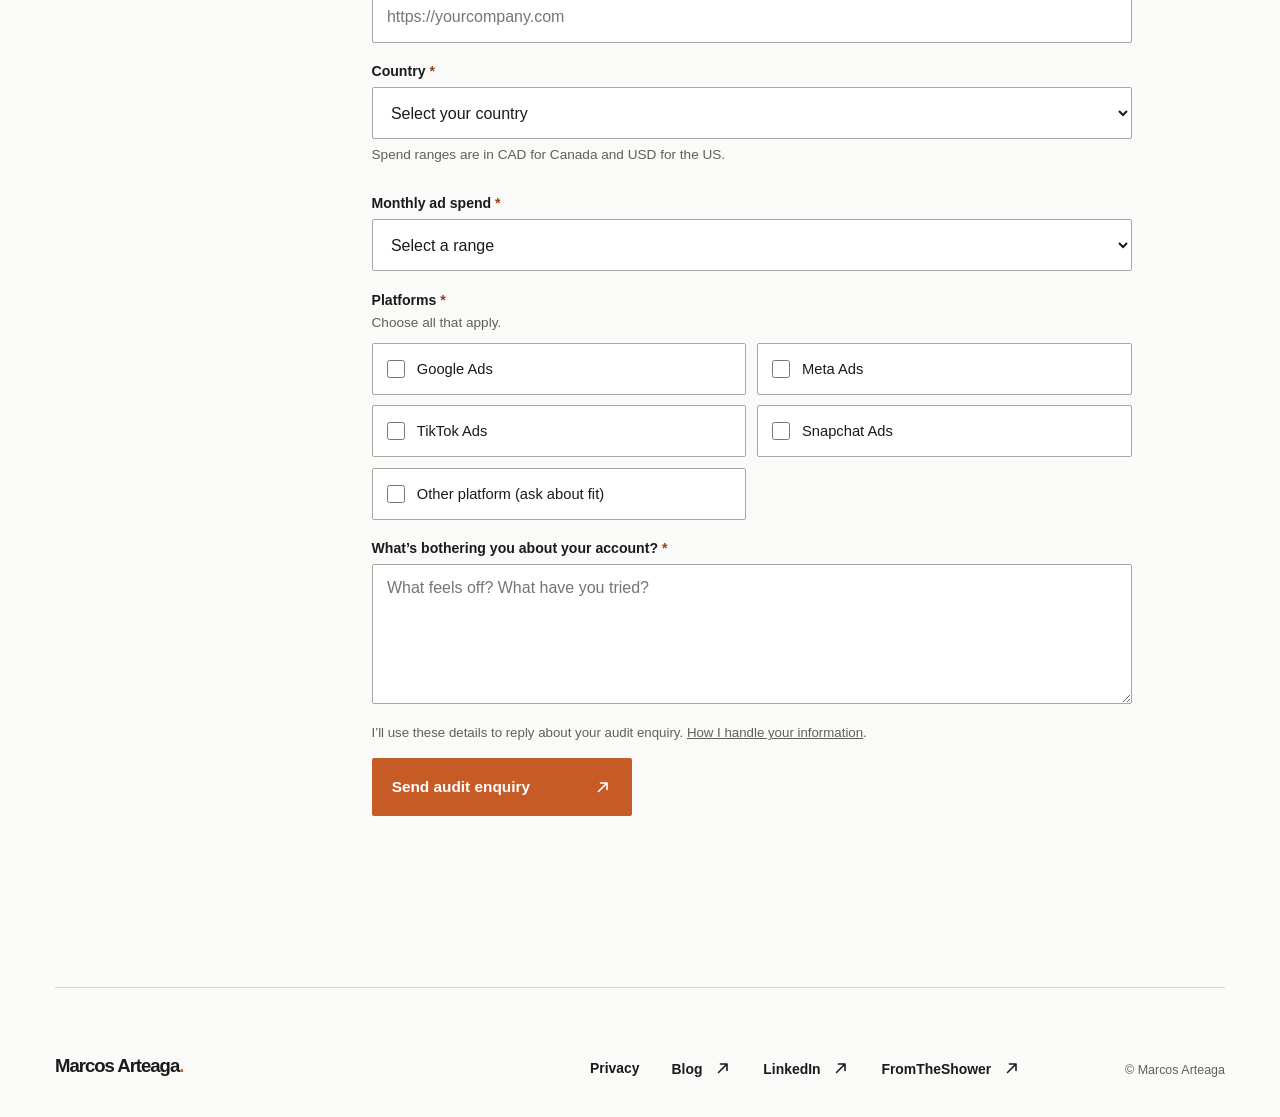
==== commit 67fab497: "Target Canada and US with English and Quebec French" ====
--- a/index.html
+++ b/index.html
@@ -6,9 +6,8 @@
     <meta name="theme-color" content="#fafaf8" />
     <meta name="description" content="Independent audits of Google, Meta, TikTok, and Snapchat Ads. Find wasted spend, check tracking, and leave with a prioritized fix plan." />
     <link rel="canonical" href="https://marcosarteaga.com/" />
-    <link rel="alternate" hreflang="en-CA" href="https://marcosarteaga.com/" />
+    <link rel="alternate" hreflang="en" href="https://marcosarteaga.com/" />
     <link rel="alternate" hreflang="fr-CA" href="https://marcosarteaga.com/fr/" />
-    <link rel="alternate" hreflang="es-ES" href="https://marcosarteaga.com/es/" />
     <link rel="alternate" hreflang="x-default" href="https://marcosarteaga.com/" />
     <meta property="og:type" content="website" />
     <meta property="og:site_name" content="Marcos Arteaga" />
@@ -60,7 +59,7 @@
 
     <header class="site-header wrap">
       <a class="wordmark" href="#top" aria-label="Marcos Arteaga, back to top">Marcos Arteaga<span class="wordmark-dot">.</span></a>
-      <nav class="language-nav" aria-label="Language"><a href="/" lang="en" aria-current="page">EN</a><a href="/fr/" lang="fr-CA">FR</a><a href="/es/" lang="es-ES">ES</a></nav>
+      <nav class="language-nav" aria-label="Language"><a href="/" lang="en" aria-current="page">EN</a><a href="/fr/" lang="fr-CA">FR</a></nav>
       <a class="header-link" href="#booking">Book the audit <svg class="arrow-icon" viewBox="0 0 16 16" fill="none" stroke="currentColor" stroke-width="1.6" stroke-linecap="round" stroke-linejoin="round" aria-hidden="true" focusable="false"><path d="M3.5 12.5 12 4M5.5 4H12v6.5" /></svg></a>
     </header>
 
@@ -98,8 +97,8 @@
         <div class="wrap">
           <div class="section-heading"><p class="section-kicker">The fit</p><div><h2 id="fit-title">A clear answer.<br />A clear boundary.</h2></div></div>
           <div class="fit-grid">
-            <div class="fit-block"><h3>This is for you if</h3><ul><li>You spend at least $5,000 a month across Google Ads, Meta Ads, TikTok Ads, or Snapchat Ads.</li><li>You suspect the account underperforms but nobody can say exactly why.</li><li>You want an independent read from someone who does not manage your account.</li></ul></div>
-            <div class="fit-block"><h3>It isn’t for you if</h3><ul><li>Your monthly ad spend is below roughly $5,000. The economics usually don’t work.</li><li>You want ongoing account management or creative production.</li><li>You only want an automated checklist.</li></ul></div>
+            <div class="fit-block"><h3>This is for you if</h3><ul><li>You spend at least $5,000 a month (CAD in Canada, USD in the US) across Google Ads, Meta Ads, TikTok Ads, or Snapchat Ads.</li><li>You suspect the account underperforms but nobody can say exactly why.</li><li>You want an independent read from someone who does not manage your account.</li></ul></div>
+            <div class="fit-block"><h3>It isn’t for you if</h3><ul><li>Your monthly ad spend is below roughly $5,000 (CAD in Canada, USD in the US). The economics usually don’t work.</li><li>You want ongoing account management or creative production.</li><li>You only want an automated checklist.</li></ul></div>
           </div>
           <p class="boundary-note"><strong>The boundary:</strong> I don’t operate accounts myself. That keeps the diagnosis independent. Your team can run the fixes from my roadmap, or a vetted partner agency can implement them under a separate engagement quoted after the audit. The audit includes no ongoing management, creative production, or guaranteed ROAS lift.</p>
         </div>
@@ -163,6 +162,7 @@
             <input type="hidden" name="locale" value="en" />
             <div class="form-row"><div class="field"><label for="name">Name <span aria-hidden="true">*</span></label><input id="name" name="name" autocomplete="name" required maxlength="120" /></div><div class="field"><label for="email">Email <span aria-hidden="true">*</span></label><input id="email" name="email" type="email" autocomplete="email" required maxlength="254" /></div></div>
             <div class="field"><label for="website">Website <span aria-hidden="true">*</span></label><input id="website" name="website" type="url" inputmode="url" placeholder="https://yourcompany.com" required maxlength="500" /></div>
+            <div class="field"><label for="country">Country <span aria-hidden="true">*</span></label><select id="country" name="country" required><option value="">Select your country</option><option value="CA">Canada</option><option value="US">United States</option></select><p class="field-help">Spend ranges are in CAD for Canada and USD for the US.</p></div>
             <div class="field"><label for="spend">Monthly ad spend <span aria-hidden="true">*</span></label><select id="spend" name="monthlyAdSpend" required><option value="">Select a range</option><option value="under-5k">Under $5,000/month</option><option value="5k-15k">$5,000–$15,000/month</option><option value="15k-50k">$15,000–$50,000/month</option><option value="50k-plus">$50,000+/month</option></select></div>
             <fieldset class="platforms-field"><legend>Platforms <span aria-hidden="true">*</span></legend><p class="field-help">Choose all that apply.</p><div class="checkbox-grid">
               <label><input type="checkbox" name="platforms" value="google" /> Google Ads</label>
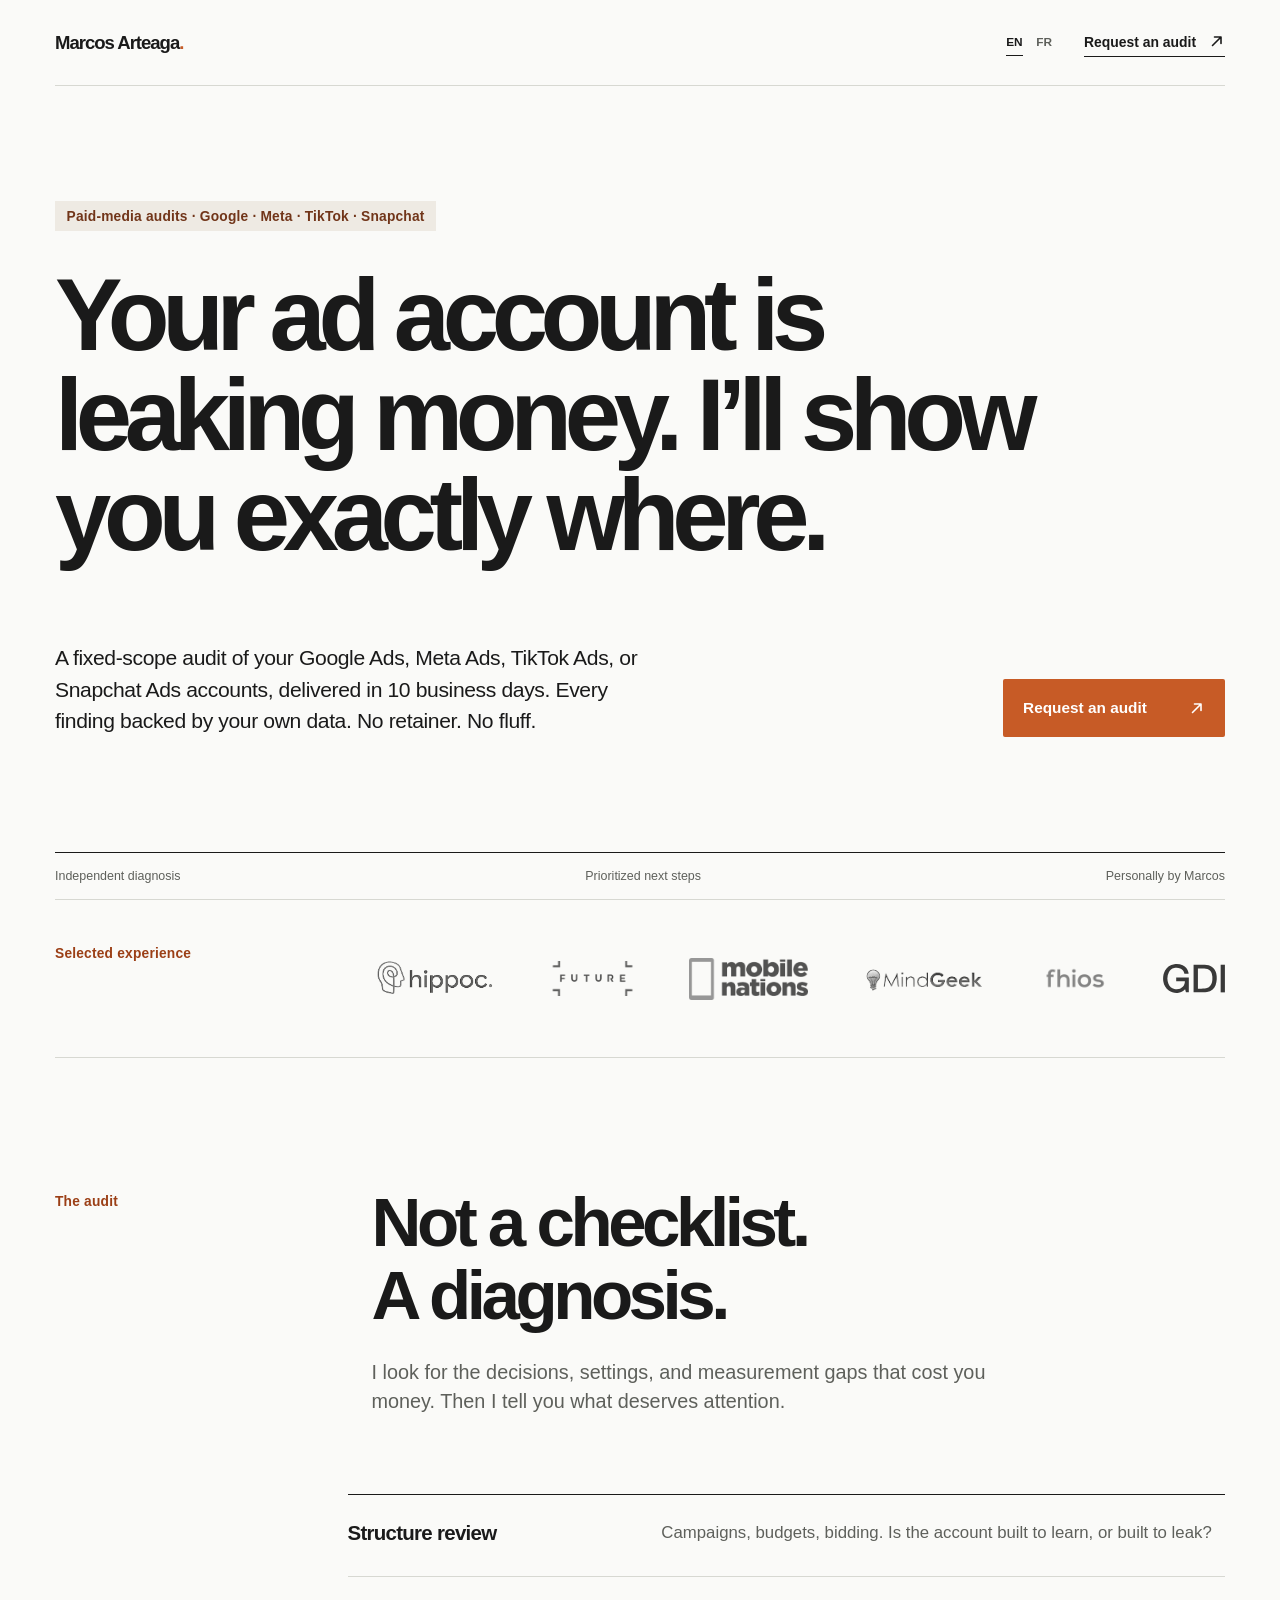
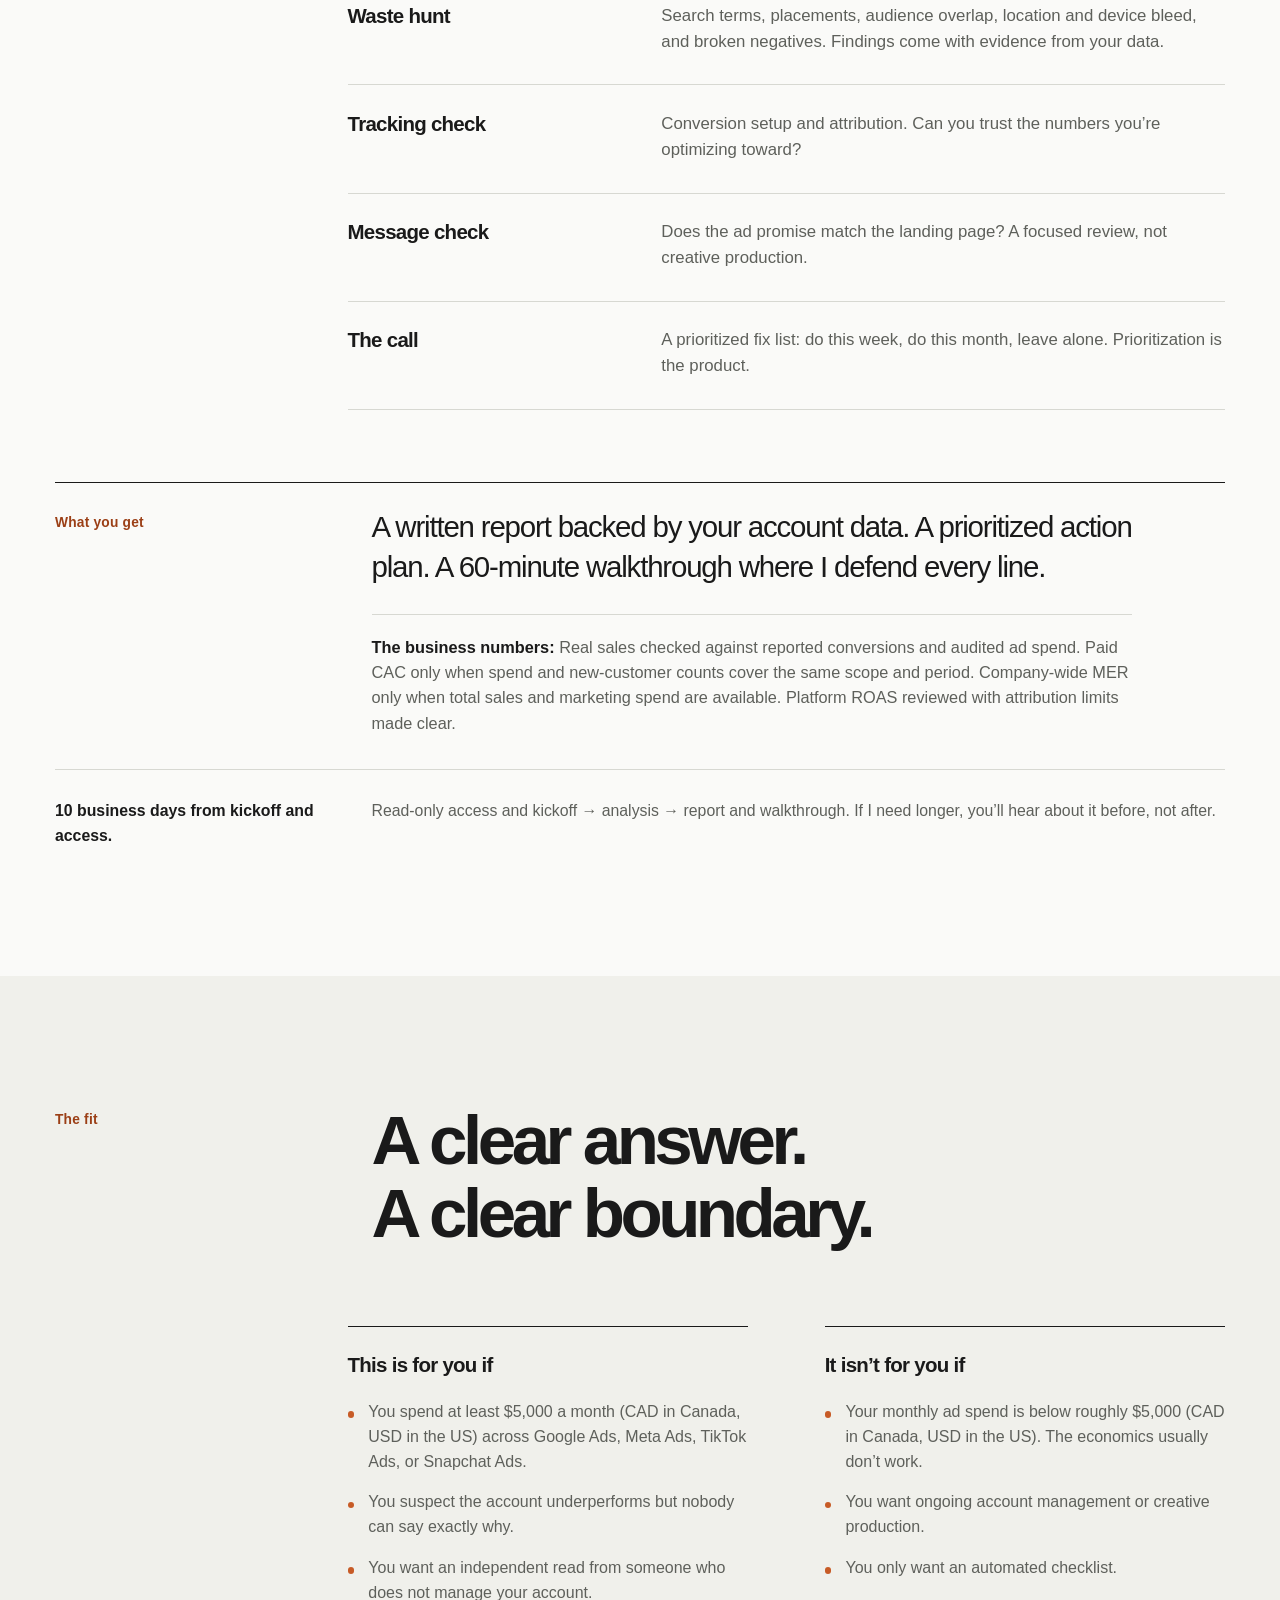
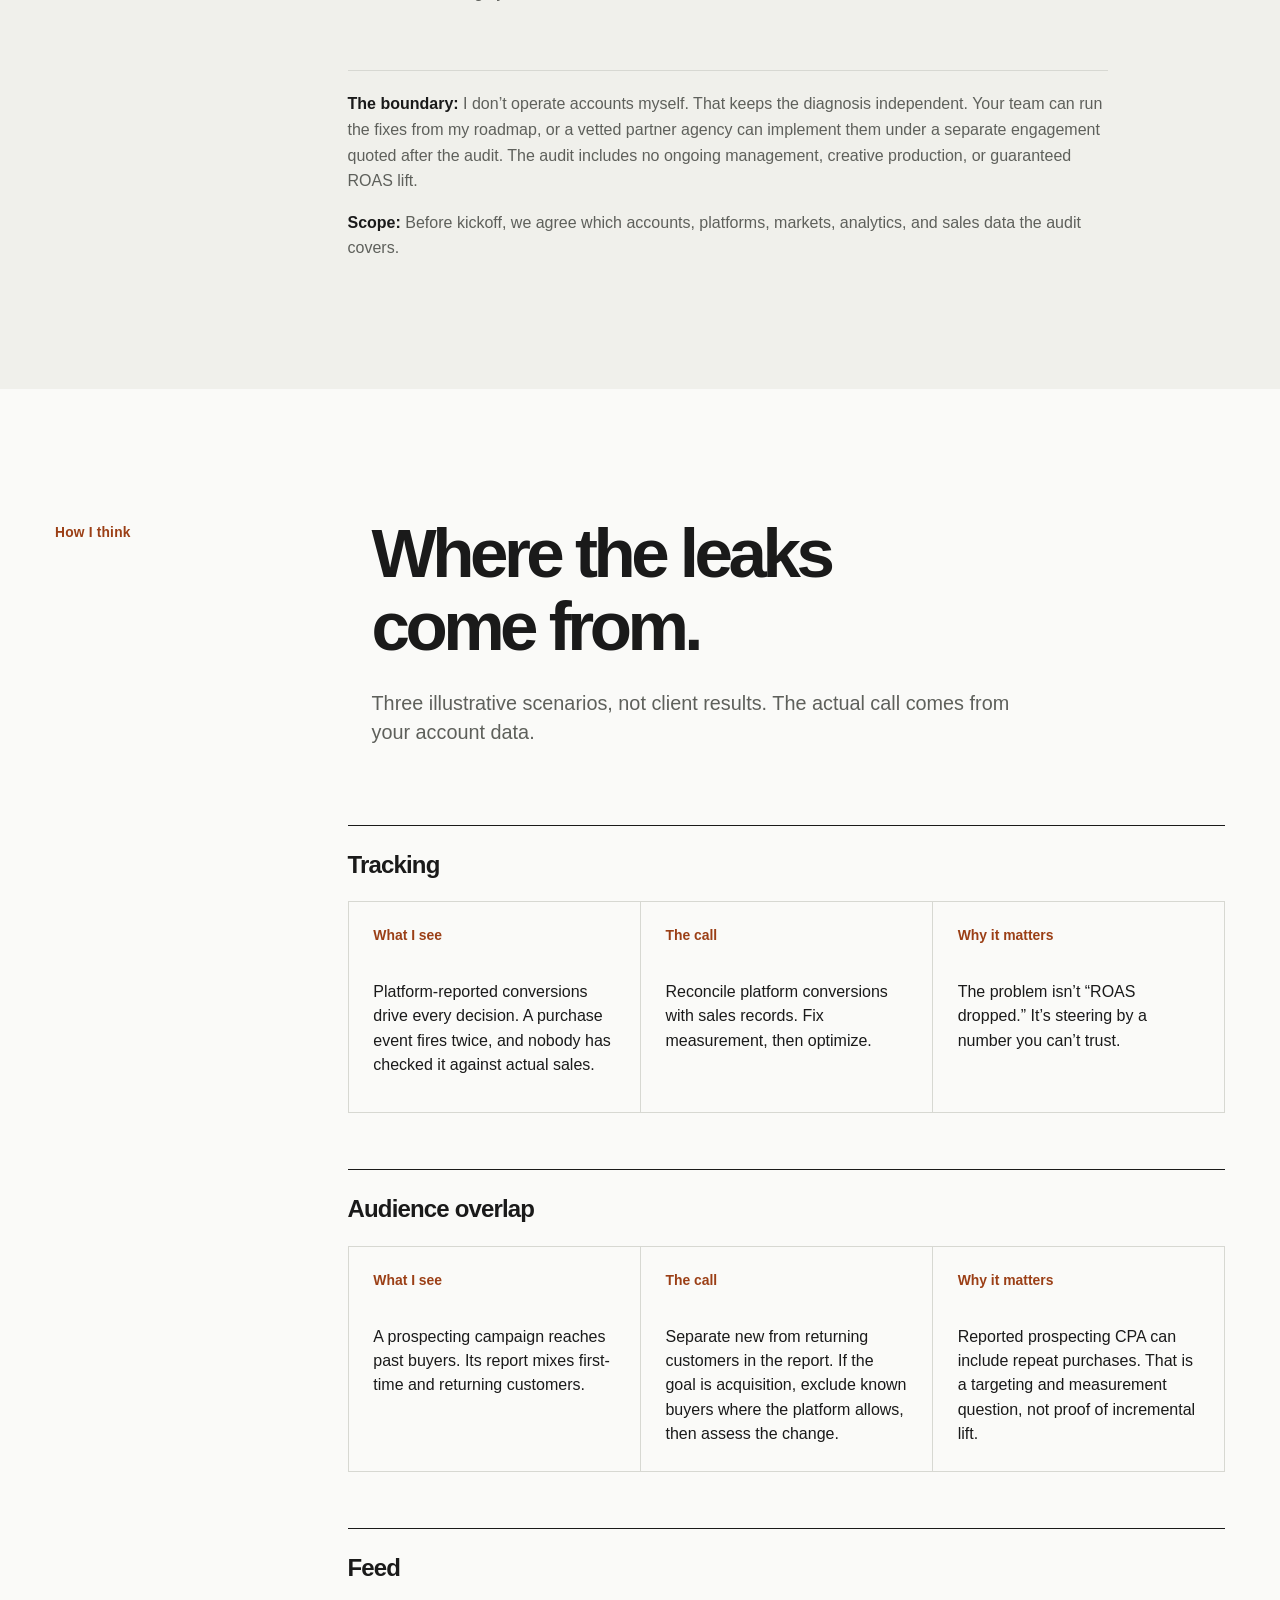
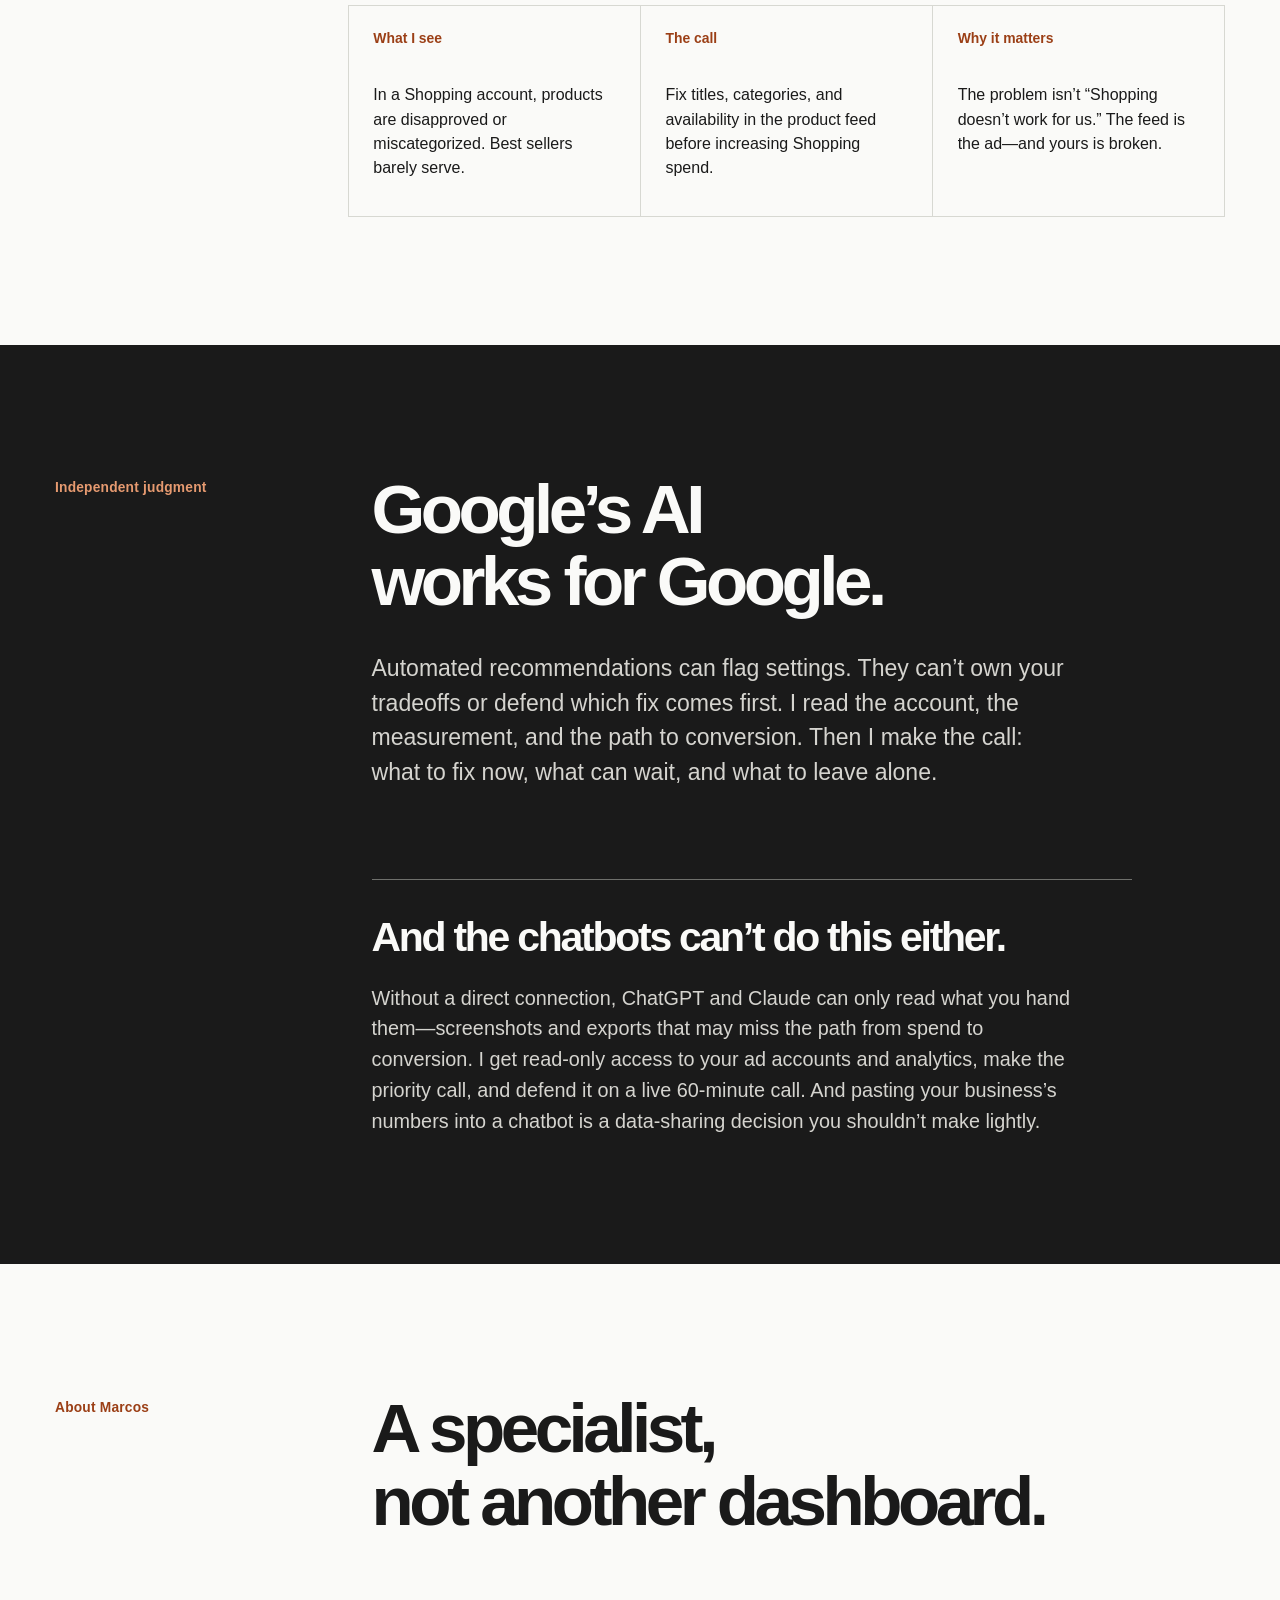
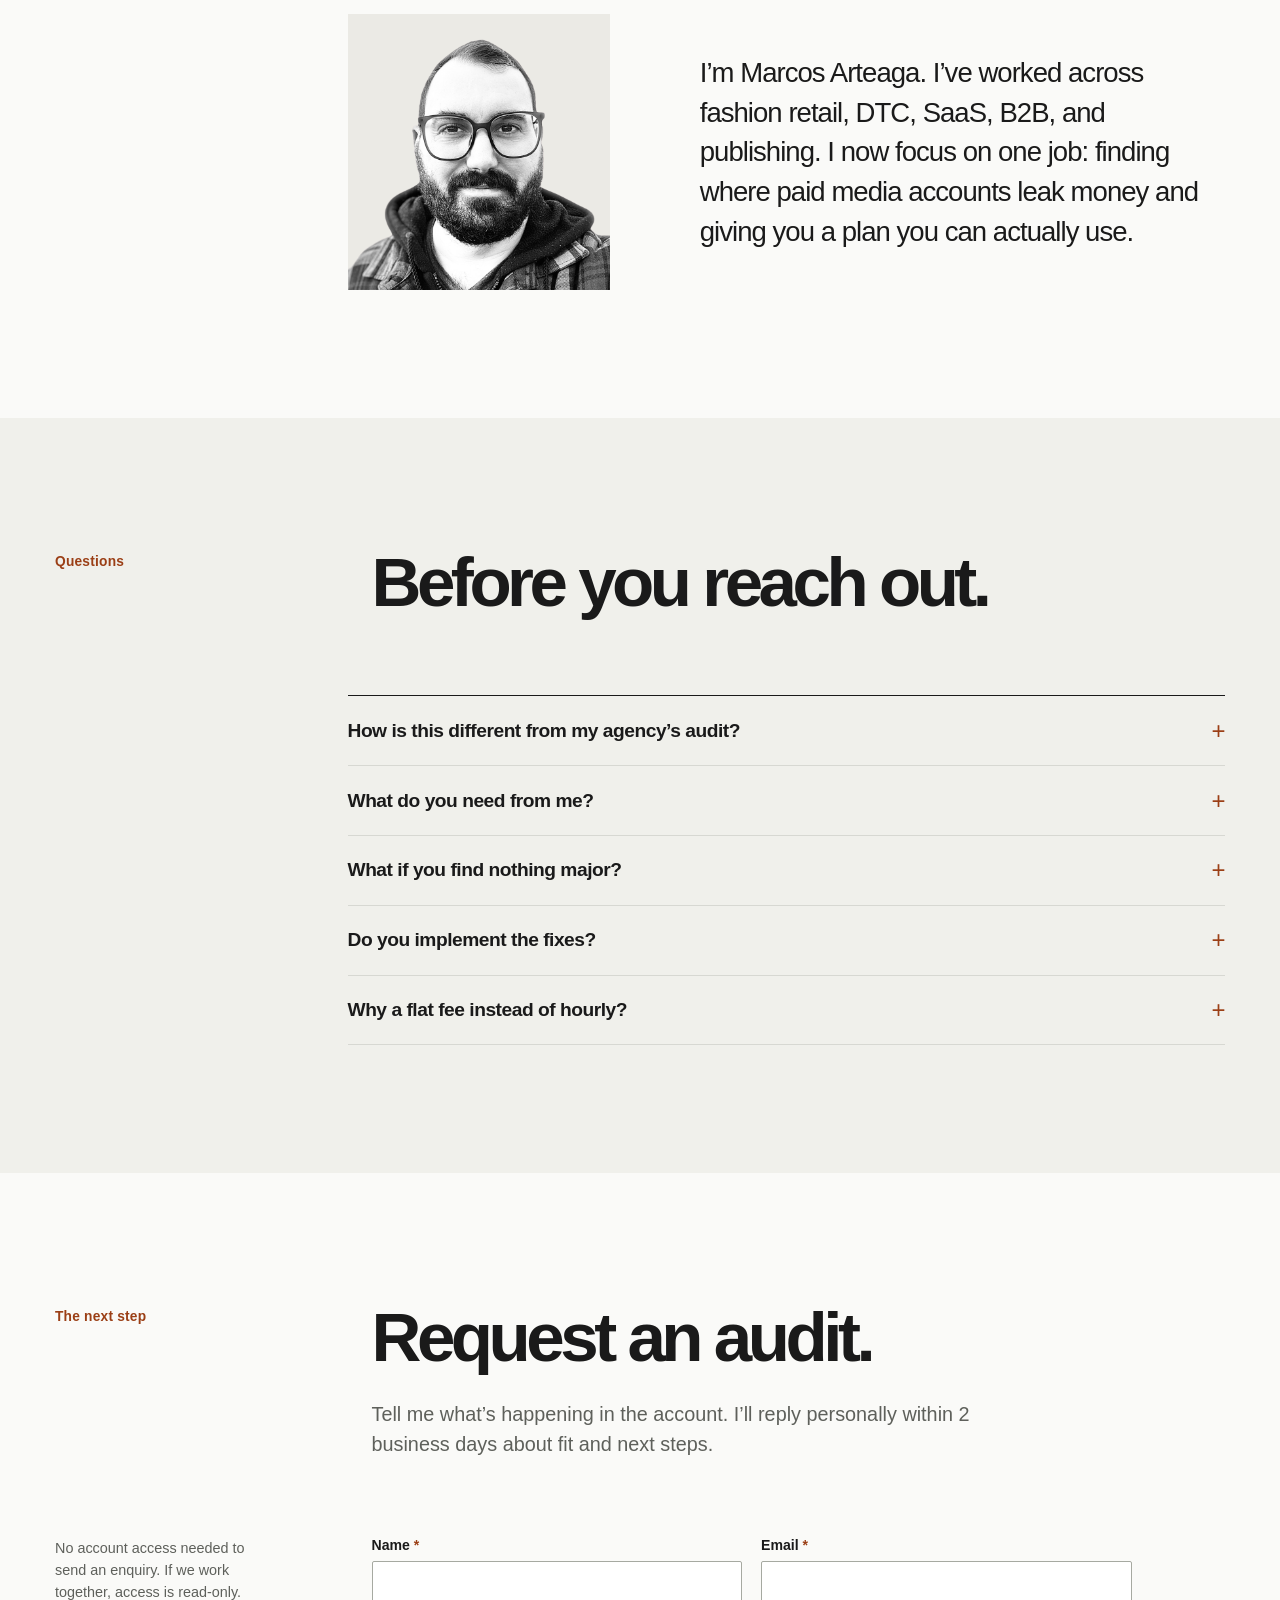
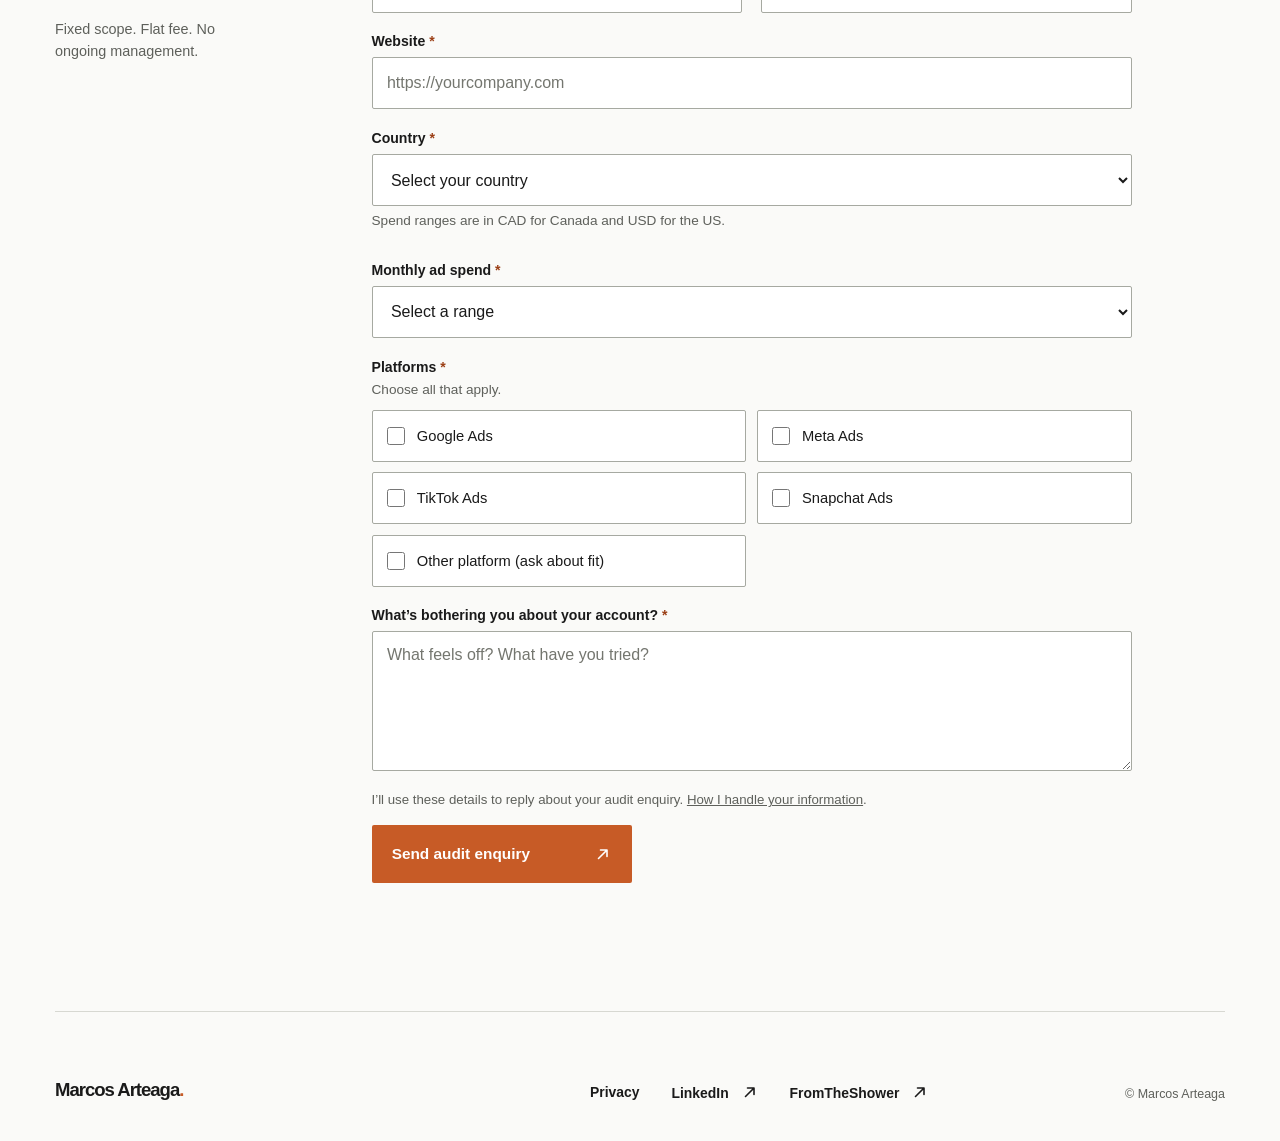
==== commit 6e9be8b0: "Tighten audit copy and polish outreach landing page" ====
--- a/index.html
+++ b/index.html
@@ -60,7 +60,7 @@
     <header class="site-header wrap">
       <a class="wordmark" href="#top" aria-label="Marcos Arteaga, back to top">Marcos Arteaga<span class="wordmark-dot">.</span></a>
       <nav class="language-nav" aria-label="Language"><a href="/" lang="en" aria-current="page">EN</a><a href="/fr/" lang="fr-CA">FR</a></nav>
-      <a class="header-link" href="#booking">Book the audit <svg class="arrow-icon" viewBox="0 0 16 16" fill="none" stroke="currentColor" stroke-width="1.6" stroke-linecap="round" stroke-linejoin="round" aria-hidden="true" focusable="false"><path d="M3.5 12.5 12 4M5.5 4H12v6.5" /></svg></a>
+      <a class="header-link" href="#booking">Request an audit <svg class="arrow-icon" viewBox="0 0 16 16" fill="none" stroke="currentColor" stroke-width="1.6" stroke-linecap="round" stroke-linejoin="round" aria-hidden="true" focusable="false"><path d="M3.5 12.5 12 4M5.5 4H12v6.5" /></svg></a>
     </header>
 
     <main id="main">
@@ -69,10 +69,14 @@
         <h1 id="hero-title">Your ad account is leaking money. I’ll show you exactly where.</h1>
         <div class="hero-bottom">
           <p class="hero-intro">A fixed-scope audit of your Google Ads, Meta Ads, TikTok Ads, or Snapchat Ads accounts, delivered in 10 business days. Every finding backed by your own data. No retainer. No fluff.</p>
-          <a class="button button-primary" href="#booking">Book the audit <svg class="arrow-icon" viewBox="0 0 16 16" fill="none" stroke="currentColor" stroke-width="1.6" stroke-linecap="round" stroke-linejoin="round" aria-hidden="true" focusable="false"><path d="M3.5 12.5 12 4M5.5 4H12v6.5" /></svg></a>
+          <a class="button button-primary" href="#booking">Request an audit <svg class="arrow-icon" viewBox="0 0 16 16" fill="none" stroke="currentColor" stroke-width="1.6" stroke-linecap="round" stroke-linejoin="round" aria-hidden="true" focusable="false"><path d="M3.5 12.5 12 4M5.5 4H12v6.5" /></svg></a>
         </div>
         <div class="hero-footer" aria-hidden="true"><span>Independent diagnosis</span><span>Prioritized next steps</span><span>Personally by Marcos</span></div>
       </section>
+
+      <div class="proof-section wrap">
+        <div class="logo-area"><p class="section-kicker">Selected experience</p><div class="logo-strip" aria-label="Organizations represented in Marcos's experience"><img src="assets/hippoc.png" alt="Hippoc" width="200" height="60" loading="lazy" /><img src="assets/future.png" alt="Future" width="100" height="42" loading="lazy" /><img src="assets/mobile-nations.png" alt="Mobile Nations" width="300" height="106" loading="lazy" /><img src="assets/mindgeek.png" alt="MindGeek" width="148" height="33" loading="lazy" /><img src="assets/fhios.png" alt="Fhios" width="300" height="212" loading="lazy" /><img class="logo-gdi" src="assets/groupe-dynamite.svg" alt="Groupe Dynamite" width="107" height="51" loading="lazy" /></div></div>
+      </div>
 
       <section class="section wrap" id="offer" aria-labelledby="offer-title">
         <div class="section-heading">
@@ -88,7 +92,7 @@
         </div>
         <div class="deliverables">
           <p class="section-kicker">What you get</p>
-          <div class="deliverables-content"><p>A written report backed by your account data. A prioritized action plan. A 60-minute walkthrough where I defend every line.</p><p class="metrics-line"><strong>The business numbers:</strong> MER from actual sales and the ad spend in scope; paid CAC from spend and new-customer counts. ROAS checked against sales records, not just platform-attributed numbers, with attribution limits called out.</p></div>
+          <div class="deliverables-content"><p>A written report backed by your account data. A prioritized action plan. A 60-minute walkthrough where I defend every line.</p><p class="metrics-line"><strong>The business numbers:</strong> Real sales checked against reported conversions and audited ad spend. Paid CAC only when spend and new-customer counts cover the same scope and period. Company-wide MER only when total sales and marketing spend are available. Platform ROAS reviewed with attribution limits made clear.</p></div>
         </div>
         <div class="process-line"><strong>10 business days from kickoff and access.</strong><span>Read-only access and kickoff → analysis → report and walkthrough. If I need longer, you’ll hear about it before, not after.</span></div>
       </section>
@@ -101,6 +105,7 @@
             <div class="fit-block"><h3>It isn’t for you if</h3><ul><li>Your monthly ad spend is below roughly $5,000 (CAD in Canada, USD in the US). The economics usually don’t work.</li><li>You want ongoing account management or creative production.</li><li>You only want an automated checklist.</li></ul></div>
           </div>
           <p class="boundary-note"><strong>The boundary:</strong> I don’t operate accounts myself. That keeps the diagnosis independent. Your team can run the fixes from my roadmap, or a vetted partner agency can implement them under a separate engagement quoted after the audit. The audit includes no ongoing management, creative production, or guaranteed ROAS lift.</p>
+          <p class="scope-note"><strong>Scope:</strong> Before kickoff, we agree which accounts, platforms, markets, analytics, and sales data the audit covers.</p>
         </div>
       </section>
 
@@ -115,12 +120,12 @@
               <div class="example-step"><span class="example-label">Why it matters</span><p>The problem isn’t “ROAS dropped.” It’s steering by a number you can’t trust.</p></div>
             </div>
           </article>
-          <article class="example-case" aria-labelledby="example-incrementality">
-            <h3 id="example-incrementality">Incrementality</h3>
+          <article class="example-case" aria-labelledby="example-audience-overlap">
+            <h3 id="example-audience-overlap">Audience overlap</h3>
             <div class="example-grid">
-              <div class="example-step"><span class="example-label">What I see</span><p>Prospecting campaigns keep reaching people who already bought. The report counts returning buyers as new demand.</p></div>
-              <div class="example-step"><span class="example-label">The call</span><p>Exclude known buyers where the platform allows. Separate brand demand from prospecting, with a distinct budget and objective for each.</p></div>
-              <div class="example-step"><span class="example-label">Why it matters</span><p>The problem isn’t just rising CPA. It’s paying to claim customers you already had.</p></div>
+              <div class="example-step"><span class="example-label">What I see</span><p>A prospecting campaign reaches past buyers. Its report mixes first-time and returning customers.</p></div>
+              <div class="example-step"><span class="example-label">The call</span><p>Separate new from returning customers in the report. If the goal is acquisition, exclude known buyers where the platform allows, then assess the change.</p></div>
+              <div class="example-step"><span class="example-label">Why it matters</span><p>Reported prospecting CPA can include repeat purchases. That is a targeting and measurement question, not proof of incremental lift.</p></div>
             </div>
           </article>
           <article class="example-case" aria-labelledby="example-feed">
@@ -144,10 +149,9 @@
           <div class="portrait-frame"><img src="assets/marcos-portrait.png" alt="Black-and-white portrait of Marcos Arteaga" width="400" height="400" loading="lazy" /></div>
           <div class="about-copy"><p>I’m Marcos Arteaga. I’ve worked across fashion retail, DTC, SaaS, B2B, and publishing. I now focus on one job: finding where paid media accounts leak money and giving you a plan you can actually use.</p></div>
         </div>
-        <div class="logo-area"><p class="section-kicker">Selected experience</p><div class="logo-strip" aria-label="Organizations represented in Marcos's experience"><img src="assets/hippoc.png" alt="Hippoc" width="200" height="60" loading="lazy" /><img src="assets/future.png" alt="Future" width="100" height="42" loading="lazy" /><img src="assets/mobile-nations.png" alt="Mobile Nations" width="300" height="106" loading="lazy" /><img src="assets/mindgeek.png" alt="MindGeek" width="148" height="33" loading="lazy" /><img src="assets/fhios.png" alt="Fhios" width="300" height="212" loading="lazy" /><img class="logo-gdi" src="assets/groupe-dynamite.svg" alt="Groupe Dynamite" width="107" height="51" loading="lazy" /></div></div>
-      </section>
-
-      <section class="section soft-section faq-section" id="faq" aria-labelledby="faq-title"><div class="wrap"><div class="section-heading"><p class="section-kicker">Questions</p><div><h2 id="faq-title">Before you book.</h2></div></div><div class="faq-list">
+      </section>
+
+      <section class="section soft-section faq-section" id="faq" aria-labelledby="faq-title"><div class="wrap"><div class="section-heading"><p class="section-kicker">Questions</p><div><h2 id="faq-title">Before you reach out.</h2></div></div><div class="faq-list">
         <details><summary>How is this different from my agency’s audit?</summary><p>Your agency has to evaluate work it already owns. I don’t run your account, so I have nothing to defend. You get an independent diagnosis.</p></details>
         <details><summary>What do you need from me?</summary><p>Read-only access to your ad accounts, analytics, and sales data (Shopify or equivalent). Nothing gets changed. We start with a 20-minute kickoff call.</p></details>
         <details><summary>What if you find nothing major?</summary><p>Then I’ll say so. You’ll see what I checked, what held up, and what I’d leave alone. I won’t invent a problem to fill a report.</p></details>
@@ -156,10 +160,11 @@
       </div></div></section>
 
       <section class="section wrap booking-section" id="booking" aria-labelledby="booking-title">
-        <div class="section-heading"><p class="section-kicker">The next step</p><div><h2 id="booking-title">Book the audit.</h2><p class="section-lede">Tell me what’s happening in the account. I’ll reply personally within 2 business days about fit and next steps.</p></div></div>
+        <div class="section-heading"><p class="section-kicker">The next step</p><div><h2 id="booking-title">Request an audit.</h2><p class="section-lede">Tell me what’s happening in the account. I’ll reply personally within 2 business days about fit and next steps.</p></div></div>
         <div class="booking-grid"><div class="booking-aside"><p>No account access needed to send an enquiry. If we work together, access is read-only.</p><p>Fixed scope. Flat fee. No ongoing management.</p></div>
-          <form id="booking-form" novalidate>
+          <form id="booking-form" method="post" action="/submit.php" novalidate>
             <input type="hidden" name="locale" value="en" />
+            <p id="form-status" class="form-status" role="status" aria-live="polite"></p>
             <div class="form-row"><div class="field"><label for="name">Name <span aria-hidden="true">*</span></label><input id="name" name="name" autocomplete="name" required maxlength="120" /></div><div class="field"><label for="email">Email <span aria-hidden="true">*</span></label><input id="email" name="email" type="email" autocomplete="email" required maxlength="254" /></div></div>
             <div class="field"><label for="website">Website <span aria-hidden="true">*</span></label><input id="website" name="website" type="url" inputmode="url" placeholder="https://yourcompany.com" required maxlength="500" /></div>
             <div class="field"><label for="country">Country <span aria-hidden="true">*</span></label><select id="country" name="country" required><option value="">Select your country</option><option value="CA">Canada</option><option value="US">United States</option></select><p class="field-help">Spend ranges are in CAD for Canada and USD for the US.</p></div>
@@ -177,7 +182,6 @@
             <div class="visually-hidden" aria-hidden="true"><label for="company-fax">Leave this field blank</label><input id="company-fax" name="companyFax" tabindex="-1" autocomplete="off" /></div>
             <p class="form-small">I’ll use these details to reply about your audit enquiry. <a href="privacy/">How I handle your information</a>.</p>
             <button class="button button-primary submit-button" type="submit">Send audit enquiry <svg class="arrow-icon" viewBox="0 0 16 16" fill="none" stroke="currentColor" stroke-width="1.6" stroke-linecap="round" stroke-linejoin="round" aria-hidden="true" focusable="false"><path d="M3.5 12.5 12 4M5.5 4H12v6.5" /></svg></button>
-            <p id="form-status" class="form-status" role="status" aria-live="polite"></p>
           </form>
           <div id="booking-success" class="booking-success" role="status" tabindex="-1" hidden>
             <p class="section-kicker">Enquiry sent</p>
@@ -189,8 +193,8 @@
 
     </main>
 
-    <footer class="site-footer wrap"><a class="wordmark" href="#top">Marcos Arteaga<span class="wordmark-dot">.</span></a><div class="footer-links"><a href="privacy/">Privacy</a><a href="https://marcosarteaga.com/blog/">Blog <svg class="arrow-icon" viewBox="0 0 16 16" fill="none" stroke="currentColor" stroke-width="1.6" stroke-linecap="round" stroke-linejoin="round" aria-hidden="true" focusable="false"><path d="M3.5 12.5 12 4M5.5 4H12v6.5" /></svg></a><a href="https://www.linkedin.com/in/marcosarteaga/" target="_blank" rel="noopener noreferrer">LinkedIn <svg class="arrow-icon" viewBox="0 0 16 16" fill="none" stroke="currentColor" stroke-width="1.6" stroke-linecap="round" stroke-linejoin="round" aria-hidden="true" focusable="false"><path d="M3.5 12.5 12 4M5.5 4H12v6.5" /></svg></a><a href="https://fromtheshower.com/" target="_blank" rel="noopener noreferrer">FromTheShower <svg class="arrow-icon" viewBox="0 0 16 16" fill="none" stroke="currentColor" stroke-width="1.6" stroke-linecap="round" stroke-linejoin="round" aria-hidden="true" focusable="false"><path d="M3.5 12.5 12 4M5.5 4H12v6.5" /></svg></a></div><small>© Marcos Arteaga</small></footer>
-
-    <a id="mobile-booking" class="mobile-booking" href="#booking" hidden>Book the audit <svg class="arrow-icon" viewBox="0 0 16 16" fill="none" stroke="currentColor" stroke-width="1.6" stroke-linecap="round" stroke-linejoin="round" aria-hidden="true" focusable="false"><path d="M3.5 12.5 12 4M5.5 4H12v6.5" /></svg></a>
+    <footer class="site-footer wrap"><a class="wordmark" href="#top">Marcos Arteaga<span class="wordmark-dot">.</span></a><div class="footer-links"><a href="privacy/">Privacy</a><a href="https://www.linkedin.com/in/marcosarteaga/" target="_blank" rel="noopener noreferrer">LinkedIn <svg class="arrow-icon" viewBox="0 0 16 16" fill="none" stroke="currentColor" stroke-width="1.6" stroke-linecap="round" stroke-linejoin="round" aria-hidden="true" focusable="false"><path d="M3.5 12.5 12 4M5.5 4H12v6.5" /></svg></a><a href="https://fromtheshower.com/" target="_blank" rel="noopener noreferrer">FromTheShower <svg class="arrow-icon" viewBox="0 0 16 16" fill="none" stroke="currentColor" stroke-width="1.6" stroke-linecap="round" stroke-linejoin="round" aria-hidden="true" focusable="false"><path d="M3.5 12.5 12 4M5.5 4H12v6.5" /></svg></a></div><small>© Marcos Arteaga</small></footer>
+
+    <a id="mobile-booking" class="mobile-booking" href="#booking" hidden>Request an audit <svg class="arrow-icon" viewBox="0 0 16 16" fill="none" stroke="currentColor" stroke-width="1.6" stroke-linecap="round" stroke-linejoin="round" aria-hidden="true" focusable="false"><path d="M3.5 12.5 12 4M5.5 4H12v6.5" /></svg></a>
   </body>
 </html>
--- a/styles.css
+++ b/styles.css
@@ -51,6 +51,8 @@
 .button-primary:hover { background: var(--accent-dark); }
 .button-primary:disabled { background: #a8a8a4; cursor: wait; }
 .hero-footer { display: flex; justify-content: space-between; gap: 1rem; margin-top: clamp(5rem, 9vw, 9rem); padding: 1rem 0; border-top: 1px solid var(--ink); border-bottom: 1px solid var(--line); color: var(--muted); font-size: .78rem; }
+.proof-section { padding-block: 2.4rem; border-bottom: 1px solid var(--line); }
+.proof-section .logo-area { margin: 0; padding: 0; border: 0; }
 
 .section { padding-block: clamp(5.5rem, 10vw, 9rem); }
 .section-heading { display: grid; grid-template-columns: minmax(170px, 1fr) minmax(0, 3fr); gap: 2rem; align-items: start; margin-bottom: clamp(3rem, 6vw, 5.5rem); }
@@ -78,6 +80,8 @@
 .fit-block li::before { content: ""; position: absolute; top: .7em; left: 0; width: .42rem; height: .42rem; border-radius: 50%; background: var(--accent); }
 .boundary-note { max-width: 760px; margin: 3rem 0 0 25%; padding: 1.3rem 0 0; border-top: 1px solid var(--line); color: var(--muted); line-height: 1.6; }
 .boundary-note strong { color: var(--ink); }
+.scope-note { max-width: 760px; margin: 1rem 0 0 25%; color: var(--muted); line-height: 1.6; }
+.scope-note strong { color: var(--ink); }
 
 .example-list { margin-left: 25%; }
 .example-case { padding-top: 1.5rem; border-top: 1px solid var(--ink); }
@@ -140,6 +144,7 @@
 .form-small { margin: .2rem 0 1.1rem; color: var(--muted); font-size: .83rem; }
 .submit-button { width: min(100%, 260px); }
 .form-status { min-height: 1.7rem; margin: 1rem 0 0; font-size: .92rem; font-weight: 650; }
+.form-status:empty { display: none; }
 .form-status[data-state="error"] { color: #a0371e; }
 .form-status[data-state="success"] { color: #226743; }
 .booking-success { grid-column: 2; max-width: 760px; padding: 2.2rem 2.4rem 2.6rem; border-top: 3px solid var(--accent); background: var(--soft); }
@@ -159,6 +164,8 @@
 .privacy-content p { max-width: 690px; margin: 0; color: var(--muted); font-size: 1.04rem; line-height: 1.65; }
 .privacy-content p + p { margin-top: 1rem; }
 .privacy-content a { color: var(--accent-dark); text-decoration-thickness: 1px; text-underline-offset: .2em; }
+.error-main { min-height: calc(100vh - 240px); }
+.error-main .button { margin-top: 2rem; }
 
 .site-footer { display: grid; grid-template-columns: 1fr 1fr auto; gap: 2rem; align-items: end; min-height: 130px; padding-block: 2rem 2.5rem; border-top: 1px solid var(--line); }
 .footer-links { display: flex; flex-wrap: wrap; gap: 1rem 2rem; }
@@ -169,7 +176,7 @@
 @media (max-width: 900px) {
   .wrap { width: min(100% - 2.5rem, 1170px); }
   .section-heading, .deliverables, .process-line, .statement-inner, .logo-area, .booking-grid { grid-template-columns: minmax(130px, 1fr) minmax(0, 3fr); }
-  .audit-list, .fit-grid, .boundary-note, .example-list, .about-grid, .faq-list { margin-left: 0; }
+  .audit-list, .fit-grid, .boundary-note, .scope-note, .example-list, .about-grid, .faq-list { margin-left: 0; }
   .privacy-content { margin-left: 0; }
   .audit-item { grid-template-columns: minmax(150px, 1fr) minmax(0, 2fr); }
   .example-grid { grid-template-columns: 1fr 1fr 1fr; }
